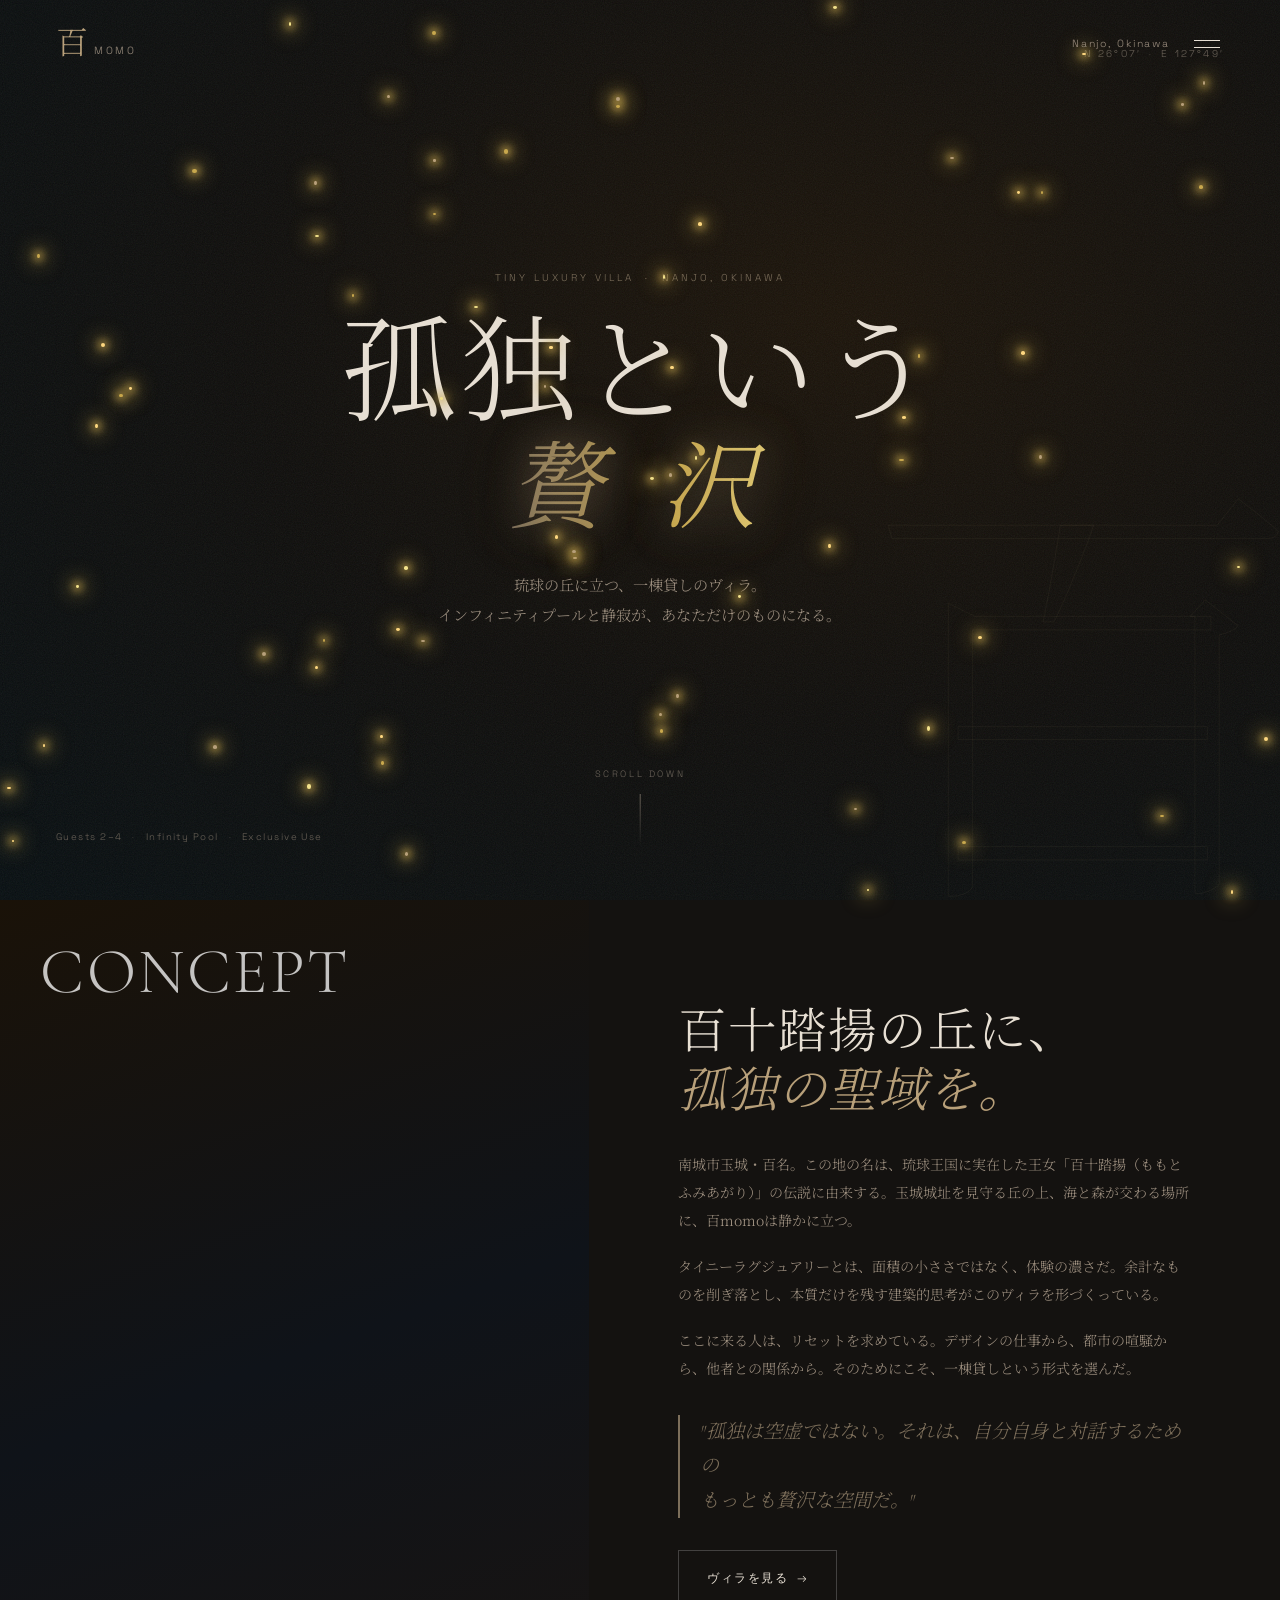
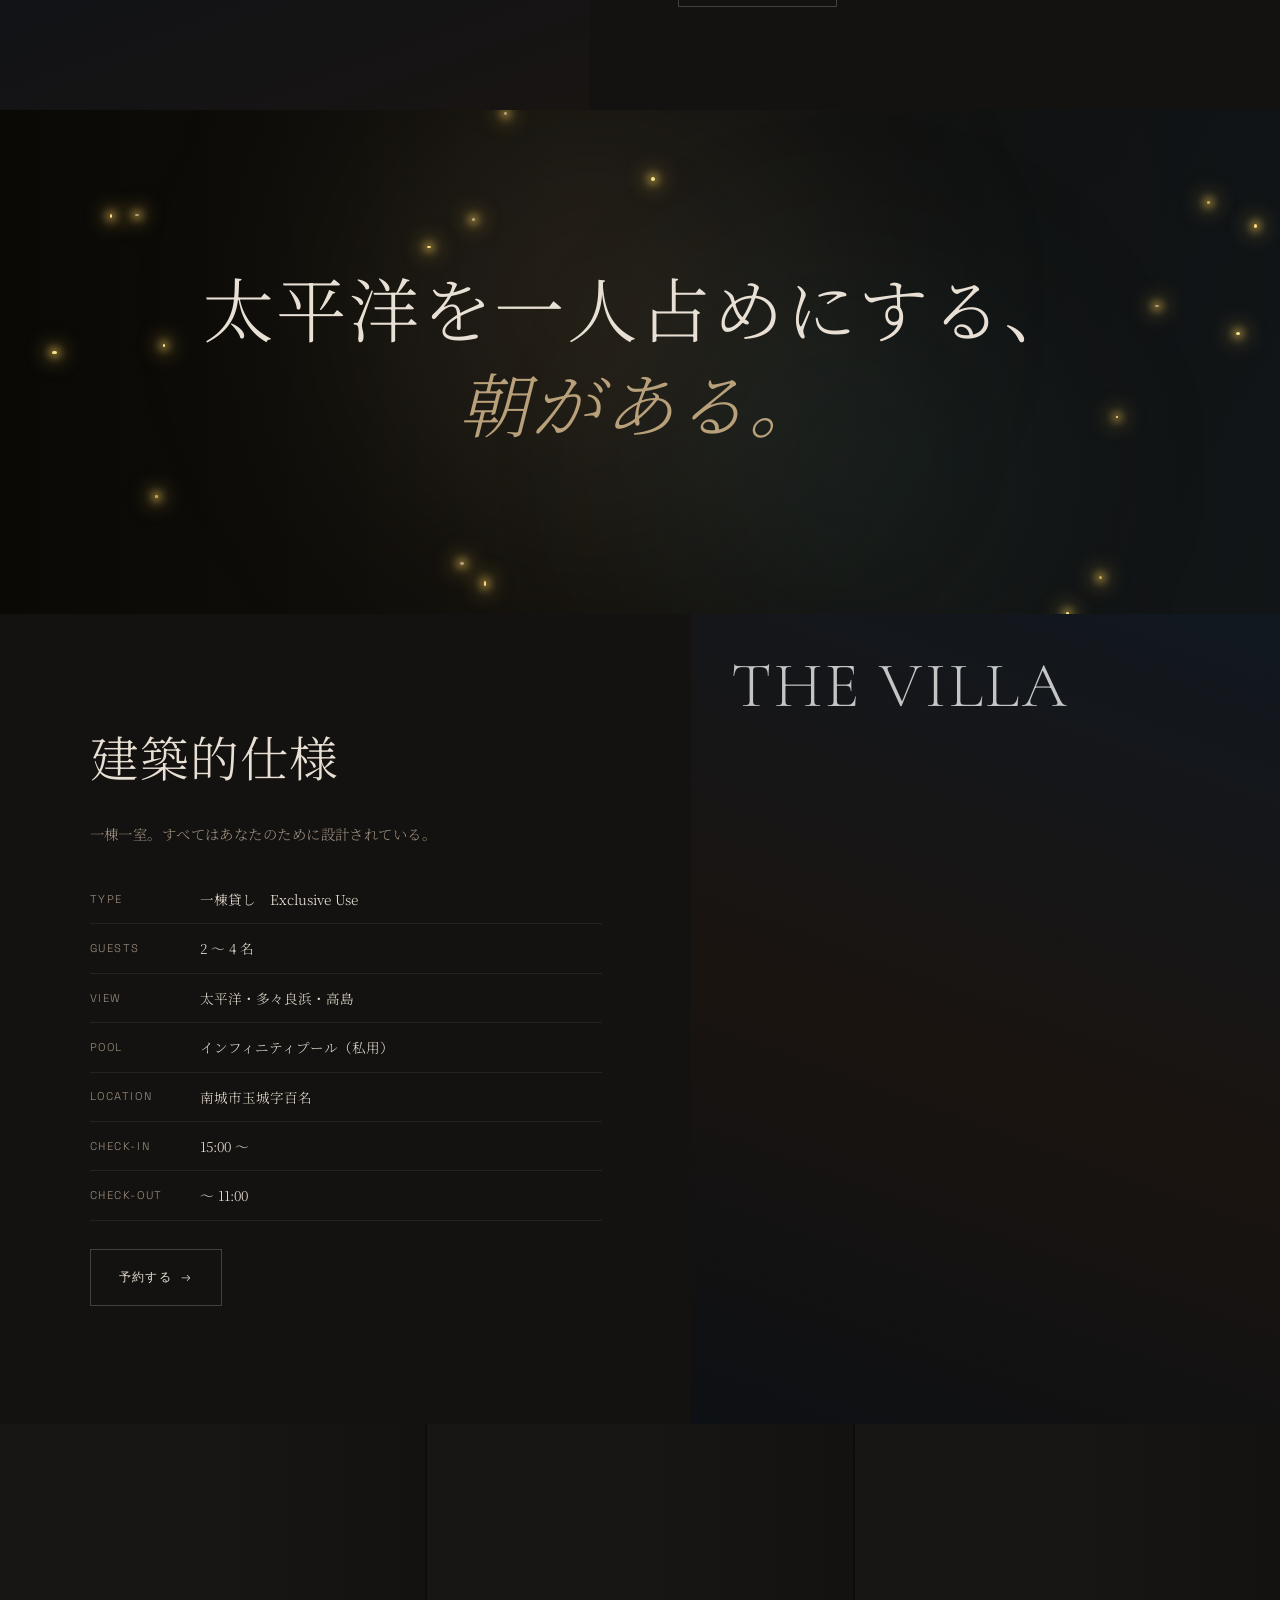
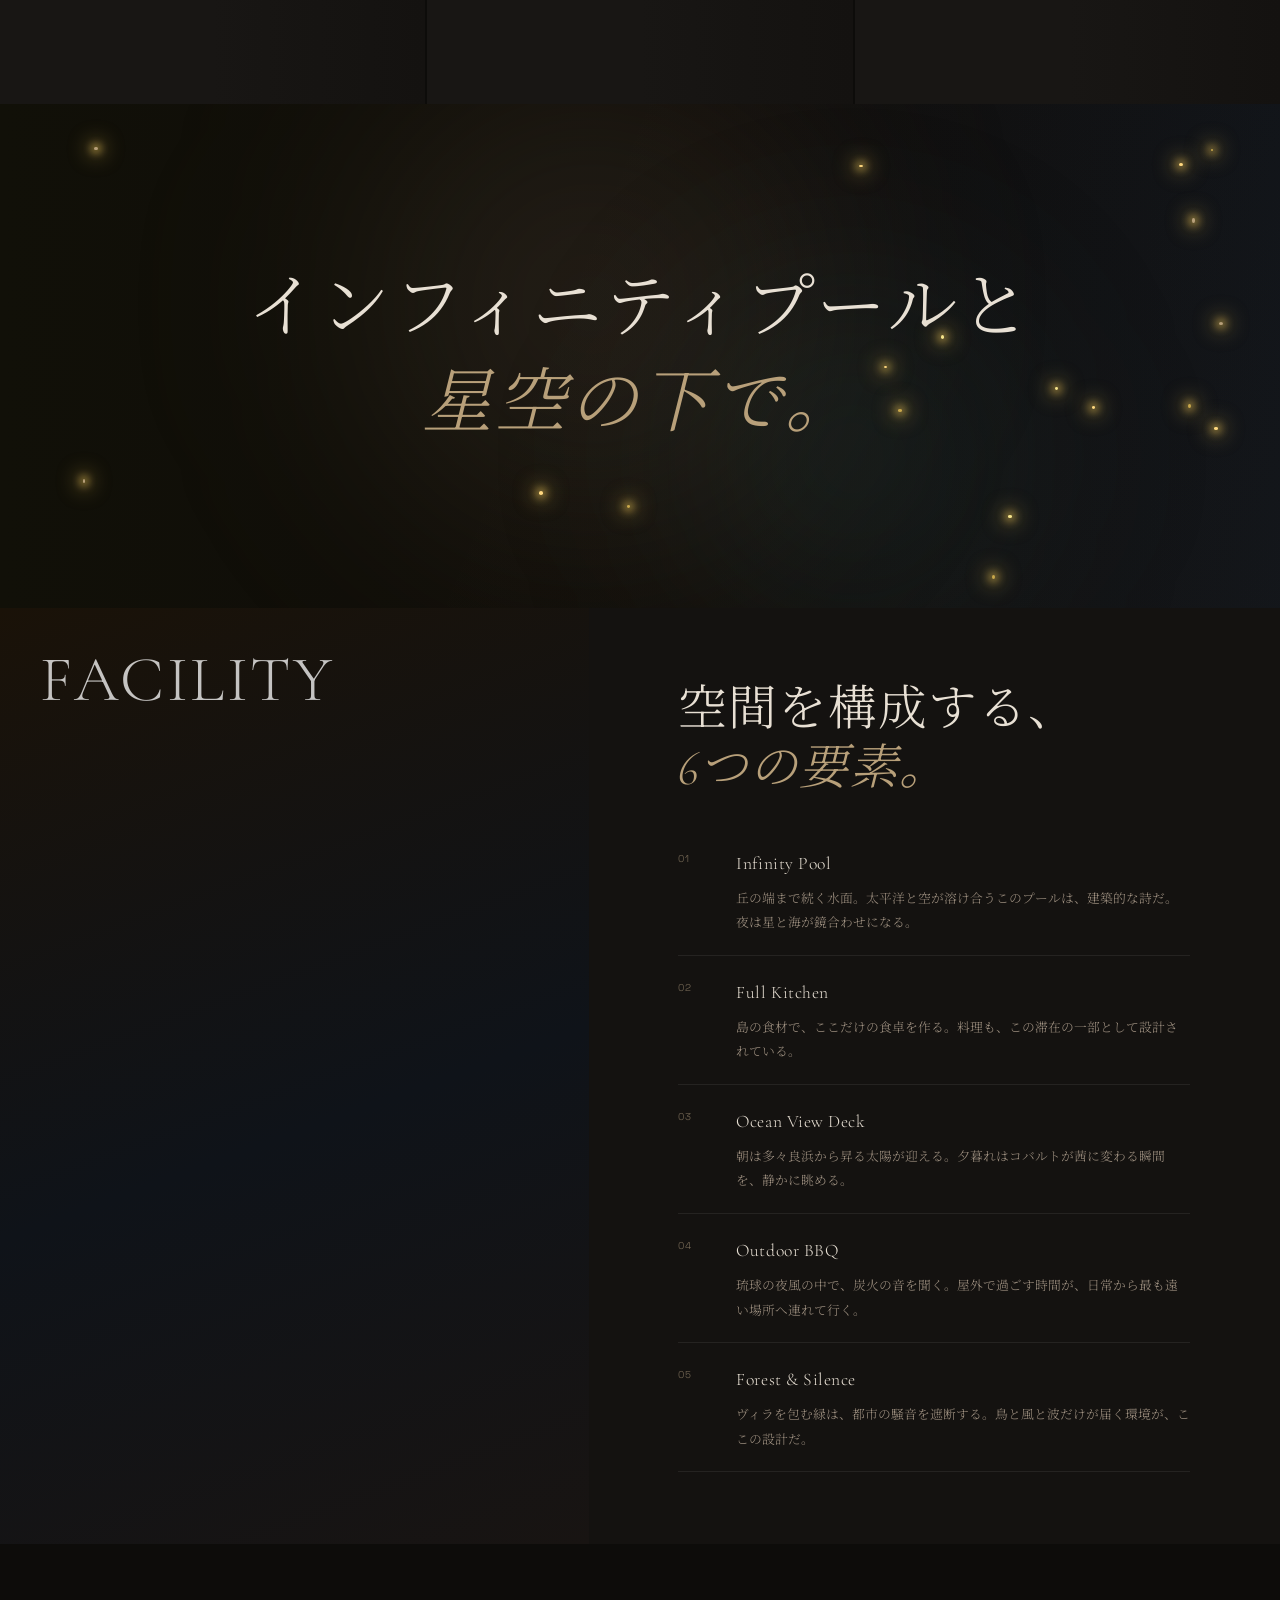
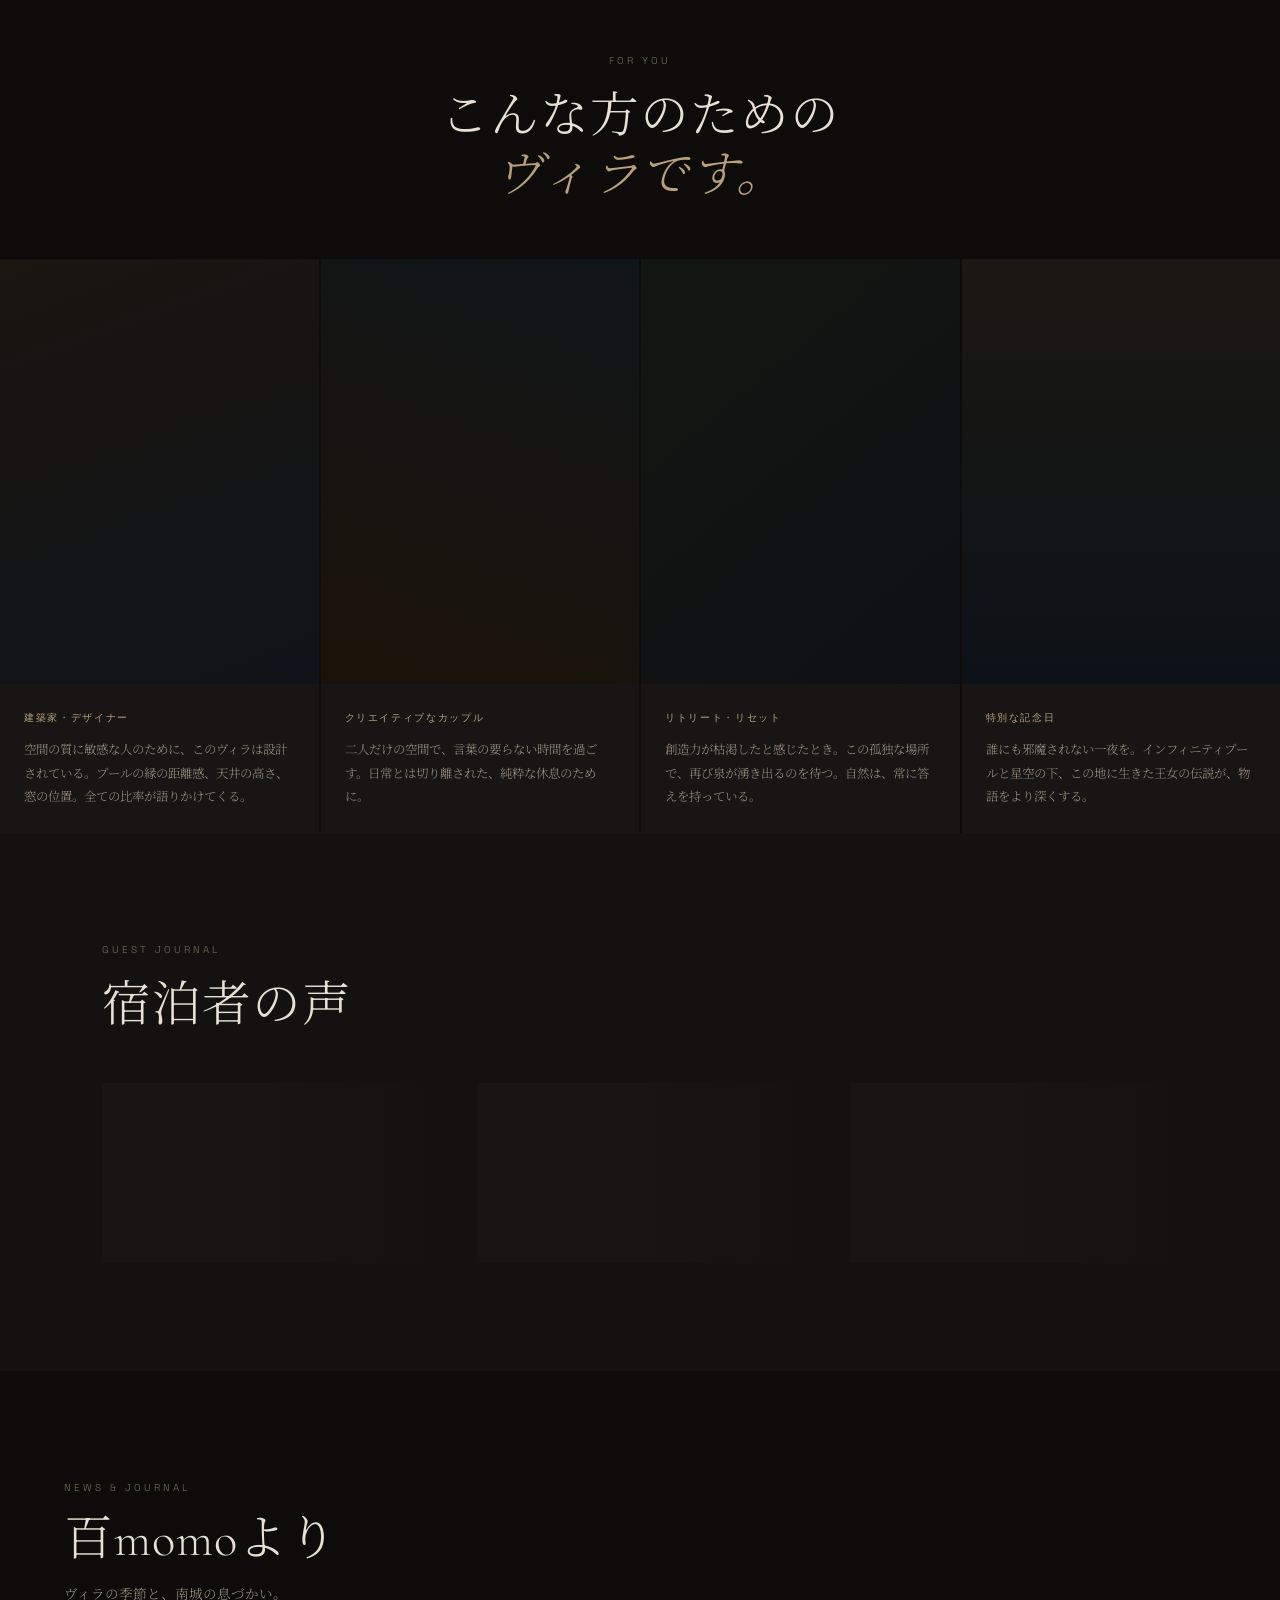
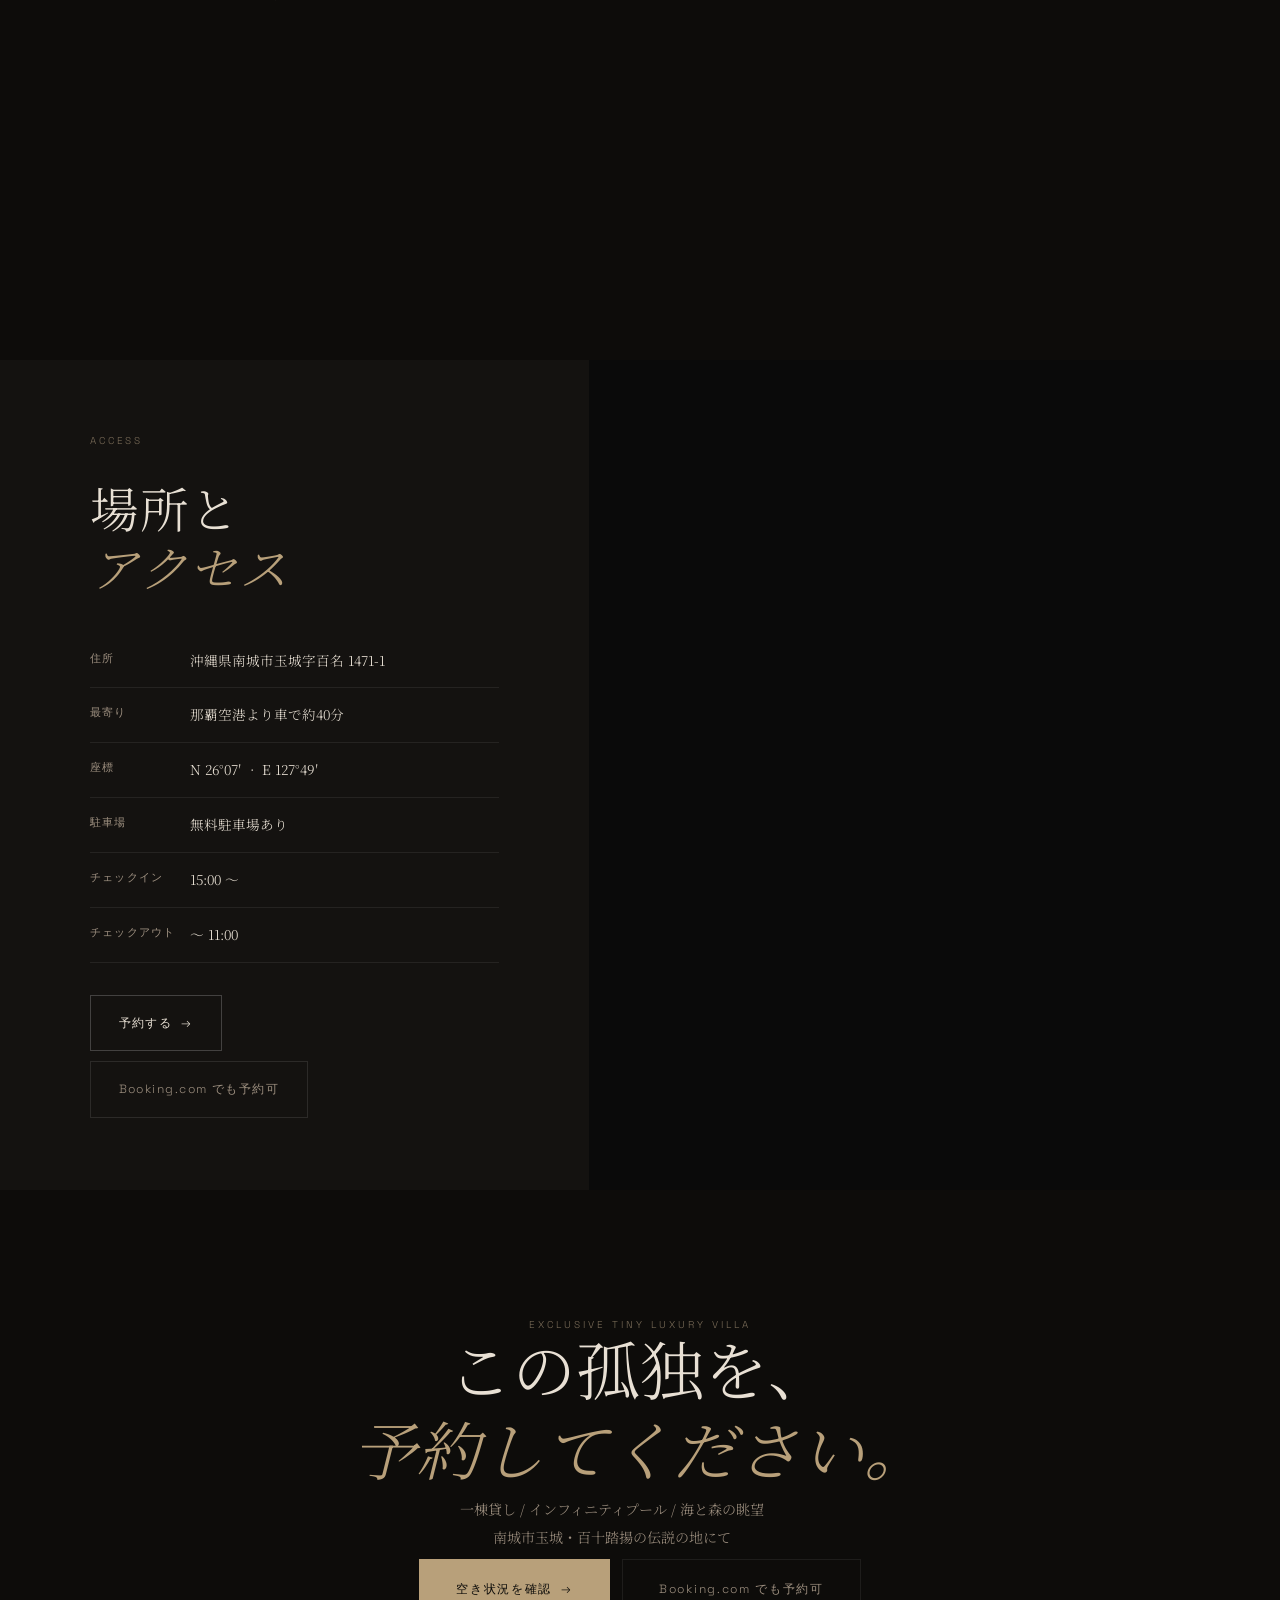
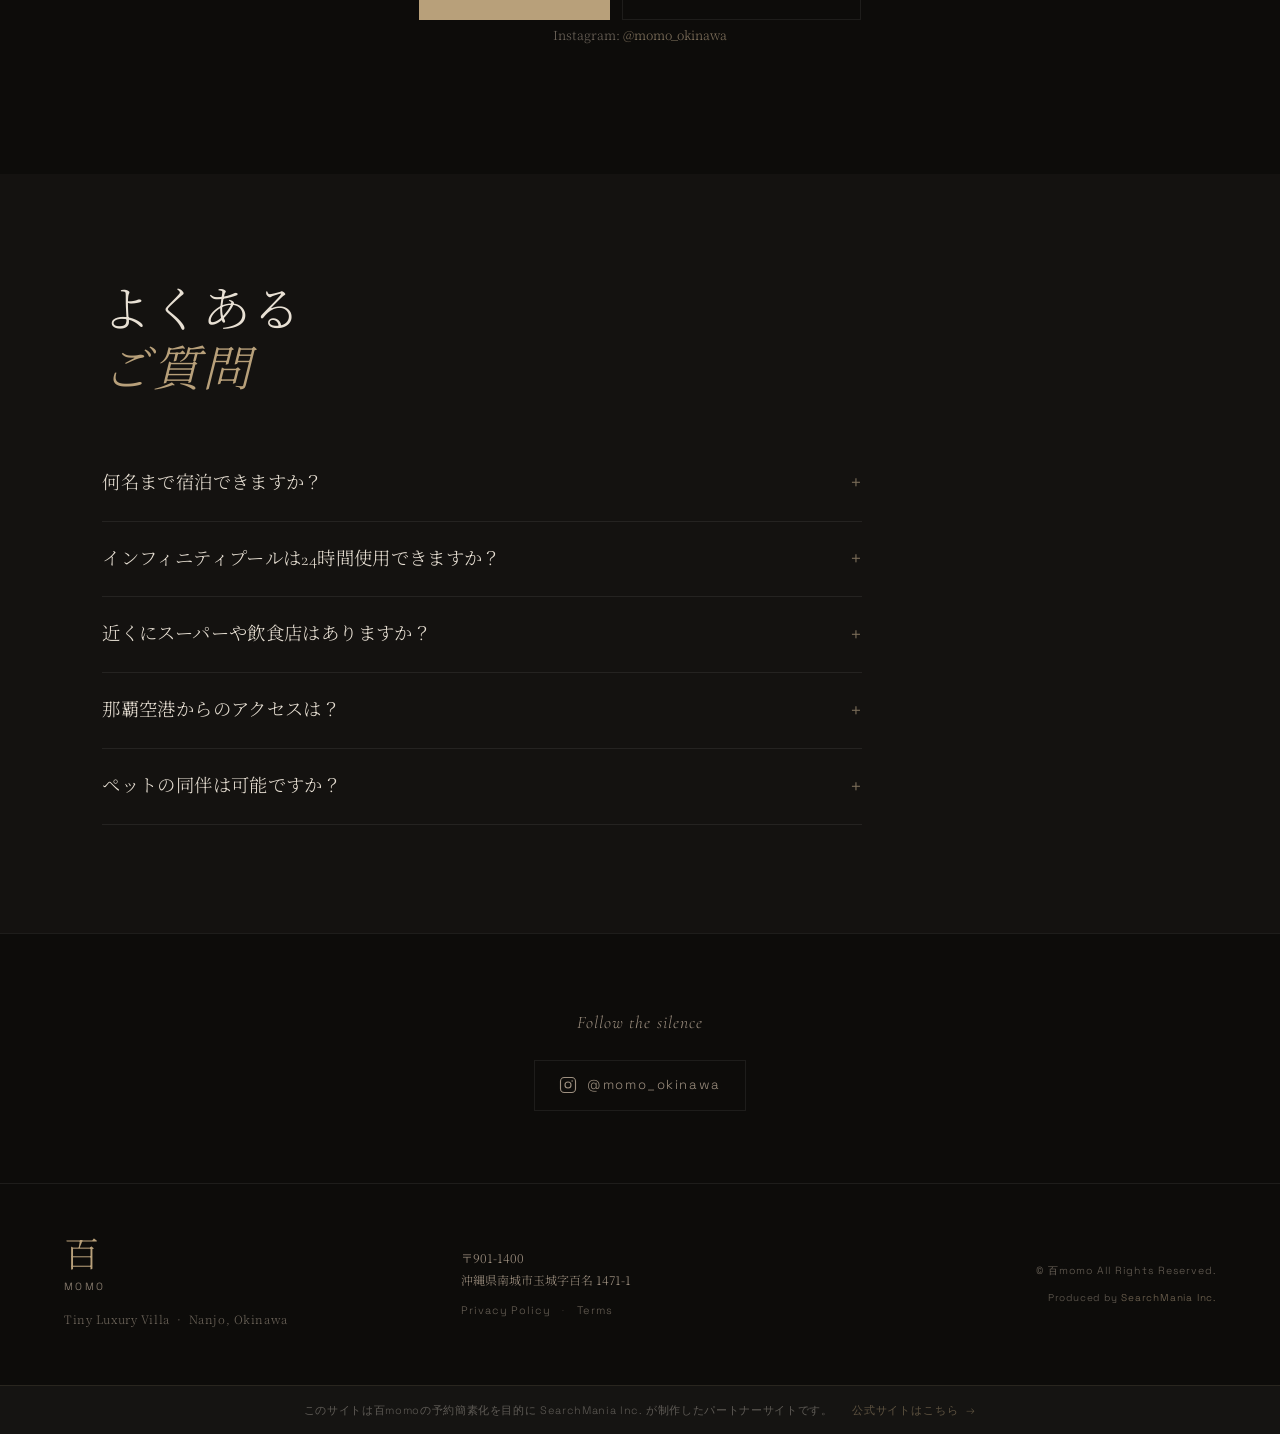
==== index.html @ 0caca130 "Remove canvas particles (looked cheap)" ====
<!DOCTYPE html>
<html lang="ja">
<head>
<meta charset="UTF-8">
<meta name="viewport" content="width=device-width,initial-scale=1,viewport-fit=cover">
<meta name="theme-color" content="#0D0C0A">
<title>百momo | Tiny Luxury Villa | 沖縄県南城市</title>
<meta name="description" content="琉球の丘に建つ、一棟貸しのタイニーラグジュアリーヴィラ。インフィニティプール、海と森の眺望。孤独という贅沢を、南城市玉城から。">
<meta http-equiv="content-language" content="ja">
<link rel="canonical" href="https://momo.search-mania.net/">

<!-- OGP -->
<meta property="og:type" content="website">
<meta property="og:title" content="百momo | Tiny Luxury Villa | 沖縄県南城市">
<meta property="og:description" content="琉球の丘に建つ、一棟貸しのタイニーラグジュアリーヴィラ。インフィニティプール、海と森の眺望。">
<meta property="og:image" content="https://momo.search-mania.net/ogp.png">
<meta property="og:image:width" content="1200">
<meta property="og:image:height" content="630">
<meta property="og:url" content="https://momo.search-mania.net/">
<meta property="og:site_name" content="百momo">
<meta property="og:locale" content="ja_JP">
<meta name="twitter:card" content="summary_large_image">
<meta name="twitter:title" content="百momo | Tiny Luxury Villa | 沖縄県南城市">
<meta name="twitter:description" content="琉球の丘に建つ、一棟貸しのタイニーラグジュアリーヴィラ。インフィニティプール、海と森の眺望。">
<meta name="twitter:image" content="https://momo.search-mania.net/ogp.png">

<!-- Favicon -->
<link rel="icon" type="image/svg+xml" href="./favicon.svg">

<!-- Fonts -->
<link rel="preconnect" href="https://fonts.googleapis.com">
<link rel="preconnect" href="https://fonts.gstatic.com" crossorigin>
<link href="https://fonts.googleapis.com/css2?family=Cormorant+Garamond:ital,wght@0,300;0,400;1,300;1,400&family=Space+Grotesk:wght@300;400;500&family=Noto+Serif+JP:wght@200;300;400&display=swap" rel="stylesheet">

<!-- CSS -->
<link rel="stylesheet" href="./shared.css">

<!-- JSON-LD -->
<script type="application/ld+json">
{
  "@context": "https://schema.org",
  "@type": "LodgingBusiness",
  "name": "百momo",
  "inLanguage": "ja",
  "description": "琉球の丘に建つ、一棟貸しのタイニーラグジュアリーヴィラ。インフィニティプール、海と森の眺望。",
  "address": {
    "@type": "PostalAddress",
    "streetAddress": "玉城字百名1471-1",
    "addressLocality": "南城市",
    "addressRegion": "沖縄県",
    "postalCode": "901-1400",
    "addressCountry": "JP"
  },
  "url": "https://momo.search-mania.net/",
  "sameAs": ["https://www.instagram.com/momo_okinawa/"],
  "amenityFeature": [
    {"@type": "LocationFeatureSpecification", "name": "インフィニティプール", "value": true},
    {"@type": "LocationFeatureSpecification", "name": "一棟貸し", "value": true},
    {"@type": "LocationFeatureSpecification", "name": "海眺望", "value": true}
  ]
}
</script>
</head>
<body>

<!-- ================================================================
     LUXURY LAYER — cursor glow (fixed, behind all)
     ================================================================ -->
<div id="cursor-glow" aria-hidden="true"></div>

<!-- ================================================================
     FLOATING CTA DOCK (fixed, bottom-right)
     ================================================================ -->
<div class="cta-dock" id="ctaDock">
  <a href="https://momo.booking.chillnn.com/ja/" class="dock-btn dock-btn--primary" target="_blank" rel="noopener">予約する &nbsp;→</a>
  <a href="https://www.booking.com/hotel/jp/momo-chong-nawa-xian-nan-cheng-shi.ja.html" class="dock-btn" target="_blank" rel="noopener">Booking.com</a>
</div>

<!-- ================================================================
     NAV (minimal, fixed)
     ================================================================ -->
<nav class="site-nav" id="nav">
  <a href="/" class="nav-brand">
    <span class="brand-kanji">百</span>
    <span class="brand-en">momo</span>
  </a>
  <div class="nav-end">
    <span class="nav-loc">Nanjo, Okinawa</span>
    <button class="nav-ham" id="navToggle" aria-label="メニューを開く">
      <span></span>
      <span></span>
    </button>
  </div>
  <!-- Drawer backdrop -->
  <div class="drawer-bg" id="drawerBg"></div>
  <!-- Drawer -->
  <div class="nav-drawer" id="navDrawer">
    <button class="drawer-close" id="drawerClose" aria-label="閉じる">✕</button>
    <a href="#concept" class="drawer-link">Concept</a>
    <a href="#villa" class="drawer-link">The Villa</a>
    <a href="#facilities" class="drawer-link">Facilities</a>
    <a href="#foryou" class="drawer-link">For You</a>
    <a href="#access" class="drawer-link">Access</a>
    <a href="#faq" class="drawer-link">FAQ</a>
    <a href="https://momo.booking.chillnn.com/ja/" class="drawer-book" target="_blank" rel="noopener">予約する &nbsp;→</a>
  </div>
</nav>

<!-- ================================================================
     HERO (100vh, dark cinematic)
     ================================================================ -->
<section class="hero" id="hero">
  <div class="hero-aurora"></div>
  <div class="hero-bg" id="heroBg"></div>
  <div class="hero-grain"></div>
  <div class="hero-glyph" aria-hidden="true">百</div>

  <div class="hero-coords" aria-label="位置情報">
    <span>N 26°07′</span>
    <span class="coord-dot">·</span>
    <span>E 127°49′</span>
  </div>

  <div class="hero-body">
    <p class="hero-eyebrow">Tiny Luxury Villa &nbsp;·&nbsp; Nanjo, Okinawa</p>
    <h1 class="hero-h1">
      <span class="h1-row" id="heroTitle">孤独という</span>
      <em class="h1-row h1-italic gold-shine">贅 沢</em>
    </h1>
    <p class="hero-sub" id="heroSub">琉球の丘に立つ、一棟貸しのヴィラ。<br>インフィニティプールと静寂が、あなただけのものになる。</p>
  </div>

  <div class="hero-scroll" aria-hidden="true">
    <span class="scroll-label">SCROLL DOWN</span>
    <span class="scroll-bar"></span>
  </div>

  <div class="hero-strip" aria-label="基本仕様">
    <span>Guests 2–4</span>
    <span class="strip-dot">·</span>
    <span>Infinity Pool</span>
    <span class="strip-dot">·</span>
    <span>Exclusive Use</span>
  </div>
</section>

<!-- ================================================================
     CONCEPT  (photo-left · text-right)
     ================================================================ -->
<section class="ed-sec" id="concept">
  <div class="ed-photo ed-photo--left">
    <div class="ed-photo-inner cms-photo" id="aboutPhoto1">
      <span class="photo-label">CONCEPT</span>
    </div>
  </div>
  <div class="ed-text reveal">
    <h2 class="ed-h2" id="aboutTitle">百十踏揚の丘に、<br><em>孤独の聖域を。</em></h2>
    <div class="ed-body" id="aboutBody">
      <p>南城市玉城・百名。この地の名は、琉球王国に実在した王女「百十踏揚（ももとふみあがり）」の伝説に由来する。玉城城址を見守る丘の上、海と森が交わる場所に、百momoは静かに立つ。</p>
      <p>タイニーラグジュアリーとは、面積の小ささではなく、体験の濃さだ。余計なものを削ぎ落とし、本質だけを残す建築的思考がこのヴィラを形づくっている。</p>
      <p>ここに来る人は、リセットを求めている。デザインの仕事から、都市の喧騒から、他者との関係から。そのためにこそ、一棟貸しという形式を選んだ。</p>
    </div>
    <blockquote class="ed-quote" id="aboutQuote">"孤独は空虚ではない。それは、自分自身と対話するための<br>もっとも贅沢な空間だ。"</blockquote>
    <a href="#villa" class="ed-link">ヴィラを見る &nbsp;→</a>
  </div>
</section>

<!-- ================================================================
     CINEMATIC BREAK 1
     ================================================================ -->
<section class="cin-sec cin-sec--1" aria-hidden="true">
  <div class="lux-glow"></div>
  <div class="lux-sweep"></div>
  <div class="cin-overlay"></div>
  <p class="cin-txt">太平洋を一人占めにする、<br><em>朝がある。</em></p>
</section>

<!-- ================================================================
     VILLA  (text-left · photo-right)
     ================================================================ -->
<section class="ed-sec ed-sec--rev" id="villa">
  <div class="ed-text reveal">
    <h2 class="ed-h2">建築的仕様</h2>
    <p class="ed-sub">一棟一室。すべてはあなたのために設計されている。</p>
    <table class="spec-tbl">
      <tbody>
        <tr><td class="sk">Type</td><td class="sv">一棟貸し　Exclusive Use</td></tr>
        <tr><td class="sk">Guests</td><td class="sv">2 〜 4 名</td></tr>
        <tr><td class="sk">View</td><td class="sv">太平洋・多々良浜・高島</td></tr>
        <tr><td class="sk">Pool</td><td class="sv">インフィニティプール（私用）</td></tr>
        <tr><td class="sk">Location</td><td class="sv">南城市玉城字百名</td></tr>
        <tr><td class="sk">Check-in</td><td class="sv">15:00 〜</td></tr>
        <tr><td class="sk">Check-out</td><td class="sv">〜 11:00</td></tr>
      </tbody>
    </table>
    <a href="https://momo.booking.chillnn.com/ja/" class="ed-link" target="_blank" rel="noopener" id="heroCta">予約する &nbsp;→</a>
  </div>
  <div class="ed-photo ed-photo--right">
    <div class="ed-photo-inner cms-photo" id="villaPhoto1">
      <span class="photo-label">THE VILLA</span>
    </div>
  </div>
</section>

<!-- Villa Plans (CMS) -->
<div class="villa-plans cms-loading" id="menuGrid">
  <div class="plan-skel"></div>
  <div class="plan-skel"></div>
  <div class="plan-skel"></div>
</div>

<!-- ================================================================
     CINEMATIC BREAK 2
     ================================================================ -->
<section class="cin-sec cin-sec--2" aria-hidden="true">
  <div class="lux-glow"></div>
  <div class="lux-sweep"></div>
  <div class="cin-overlay"></div>
  <p class="cin-txt">インフィニティプールと<br><em>星空の下で。</em></p>
</section>

<!-- ================================================================
     FACILITIES  (photo-left · list-right)
     ================================================================ -->
<section class="ed-sec" id="facilities">
  <div class="ed-photo ed-photo--left">
    <div class="ed-photo-inner cms-photo" id="facilityPhoto1">
      <span class="photo-label">FACILITY</span>
    </div>
  </div>
  <div class="ed-text reveal">
    <h2 class="ed-h2">空間を構成する、<br><em>6つの要素。</em></h2>
    <div class="fac-list" id="featuresGrid">
      <div class="fac-item reveal">
        <span class="fac-n">01</span>
        <div class="fac-body">
          <h3 class="fac-title">Infinity Pool</h3>
          <p class="fac-desc">丘の端まで続く水面。太平洋と空が溶け合うこのプールは、建築的な詩だ。夜は星と海が鏡合わせになる。</p>
        </div>
      </div>
      <div class="fac-item reveal">
        <span class="fac-n">02</span>
        <div class="fac-body">
          <h3 class="fac-title">Full Kitchen</h3>
          <p class="fac-desc">島の食材で、ここだけの食卓を作る。料理も、この滞在の一部として設計されている。</p>
        </div>
      </div>
      <div class="fac-item reveal">
        <span class="fac-n">03</span>
        <div class="fac-body">
          <h3 class="fac-title">Ocean View Deck</h3>
          <p class="fac-desc">朝は多々良浜から昇る太陽が迎える。夕暮れはコバルトが茜に変わる瞬間を、静かに眺める。</p>
        </div>
      </div>
      <div class="fac-item reveal">
        <span class="fac-n">04</span>
        <div class="fac-body">
          <h3 class="fac-title">Outdoor BBQ</h3>
          <p class="fac-desc">琉球の夜風の中で、炭火の音を聞く。屋外で過ごす時間が、日常から最も遠い場所へ連れて行く。</p>
        </div>
      </div>
      <div class="fac-item reveal">
        <span class="fac-n">05</span>
        <div class="fac-body">
          <h3 class="fac-title">Forest &amp; Silence</h3>
          <p class="fac-desc">ヴィラを包む緑は、都市の騒音を遮断する。鳥と風と波だけが届く環境が、ここの設計だ。</p>
        </div>
      </div>
    </div>
  </div>
</section>

<!-- ================================================================
     FOR YOU  (4-col portrait grid)
     ================================================================ -->
<section class="fy-sec" id="foryou">
  <div class="fy-head reveal">
    <p class="fy-eyebrow">For You</p>
    <h2 class="ed-h2">こんな方のための<br><em>ヴィラです。</em></h2>
  </div>
  <div class="fy-grid" id="forYouGrid">
    <article class="foryou-card reveal">
      <div class="foryou-photo"><div class="ph-placeholder"></div></div>
      <div class="foryou-body">
        <p class="foryou-label">建築家・デザイナー</p>
        <p class="foryou-desc">空間の質に敏感な人のために、このヴィラは設計されている。プールの縁の距離感、天井の高さ、窓の位置。全ての比率が語りかけてくる。</p>
      </div>
    </article>
    <article class="foryou-card reveal">
      <div class="foryou-photo"><div class="ph-placeholder"></div></div>
      <div class="foryou-body">
        <p class="foryou-label">クリエイティブなカップル</p>
        <p class="foryou-desc">二人だけの空間で、言葉の要らない時間を過ごす。日常とは切り離された、純粋な休息のために。</p>
      </div>
    </article>
    <article class="foryou-card reveal">
      <div class="foryou-photo"><div class="ph-placeholder"></div></div>
      <div class="foryou-body">
        <p class="foryou-label">リトリート・リセット</p>
        <p class="foryou-desc">創造力が枯渇したと感じたとき。この孤独な場所で、再び泉が湧き出るのを待つ。自然は、常に答えを持っている。</p>
      </div>
    </article>
    <article class="foryou-card reveal">
      <div class="foryou-photo"><div class="ph-placeholder"></div></div>
      <div class="foryou-body">
        <p class="foryou-label">特別な記念日</p>
        <p class="foryou-desc">誰にも邪魔されない一夜を。インフィニティプールと星空の下、この地に生きた王女の伝説が、物語をより深くする。</p>
      </div>
    </article>
  </div>
</section>

<!-- ================================================================
     REVIEWS
     ================================================================ -->
<section class="rv-sec" id="reviews">
  <div class="rv-inner">
    <p class="rv-eyebrow">Guest Journal</p>
    <h2 class="ed-h2 reveal">宿泊者の声</h2>
    <div class="rv-grid" id="reviewsGrid">
      <div class="review-skel"></div>
      <div class="review-skel"></div>
      <div class="review-skel"></div>
    </div>
  </div>
</section>

<!-- ================================================================
     BLOG / JOURNAL
     ================================================================ -->
<section class="bl-sec" id="blog">
  <div class="bl-head reveal">
    <p class="bl-eyebrow">News &amp; Journal</p>
    <h2 class="ed-h2">百momoより</h2>
    <p class="bl-sub">ヴィラの季節と、南城の息づかい。</p>
  </div>
  <div class="wall cms-loading" id="blogWall">
    <!-- CMS が動的に書き換える -->
  </div>
</section>

<!-- ================================================================
     ACCESS
     ================================================================ -->
<section class="ac-sec" id="access">
  <div class="ac-info reveal">
    <p class="ac-eyebrow">Access</p>
    <h2 class="ed-h2">場所と<br><em>アクセス</em></h2>
    <dl class="ac-list">
      <dt>住所</dt>
      <dd id="accessAddress">沖縄県南城市玉城字百名 1471-1</dd>
      <dt>最寄り</dt>
      <dd id="accessStation">那覇空港より車で約40分</dd>
      <dt>座標</dt>
      <dd>N 26°07′ &nbsp;·&nbsp; E 127°49′</dd>
      <dt>駐車場</dt>
      <dd id="accessParking">無料駐車場あり</dd>
      <dt>チェックイン</dt>
      <dd>15:00 〜</dd>
      <dt>チェックアウト</dt>
      <dd>〜 11:00</dd>
    </dl>
    <div class="ac-btns">
      <a href="https://momo.booking.chillnn.com/ja/" class="ed-link" target="_blank" rel="noopener">予約する &nbsp;→</a>
      <a href="https://www.booking.com/hotel/jp/momo-chong-nawa-xian-nan-cheng-shi.ja.html" class="ed-link ed-link--ghost" target="_blank" rel="noopener">Booking.com でも予約可</a>
    </div>
  </div>
  <div class="ac-map" id="mapEmbed">
    <iframe
      src="https://www.google.com/maps/embed?pb=!1m18!1m12!1m3!1d3581.4911971577844!2d127.77077349999999!3d26.148127799999997!2m3!1f0!2f0!3f0!3m2!1i1024!2i768!4f13.1!3m3!1m2!1s0x34e56fccbec150f5%3A0x1c22d67987df7d76!2z55m-bW9tbw!5e0!3m2!1sja!2sjp!4v1780759257555!5m2!1sja!2sjp"
      width="100%" height="100%" style="border:0;" allowfullscreen="" loading="lazy" referrerpolicy="no-referrer-when-downgrade" title="百momo地図">
    </iframe>
  </div>
</section>

<!-- ================================================================
     CTA / BOOKING
     ================================================================ -->
<section class="bk-sec" id="booking">
  <div class="bk-inner">
    <p class="bk-eyebrow" id="ctaEyebrow">Exclusive Tiny Luxury Villa</p>
    <h2 class="bk-h2" id="ctaHeading1">この孤独を、<br><em>予約してください。</em></h2>
    <p class="bk-sub" id="ctaSub">一棟貸し / インフィニティプール / 海と森の眺望<br>南城市玉城・百十踏揚の伝説の地にて</p>
    <div class="bk-actions">
      <a href="https://momo.booking.chillnn.com/ja/" class="bk-btn bk-btn--primary" target="_blank" rel="noopener" id="ctaBtn1">空き状況を確認 &nbsp;→</a>
      <a href="https://www.booking.com/hotel/jp/momo-chong-nawa-xian-nan-cheng-shi.ja.html" class="bk-btn bk-btn--ghost" target="_blank" rel="noopener" id="ctaBtn2">Booking.com でも予約可</a>
    </div>
    <p class="bk-note cta-note">Instagram:
      <a href="https://www.instagram.com/momo_okinawa/" target="_blank" rel="noopener">@momo_okinawa</a>
    </p>
  </div>
</section>

<!-- ================================================================
     FAQ
     ================================================================ -->
<section class="fq-sec" id="faq">
  <h2 class="ed-h2 fq-title reveal">よくある<br><em>ご質問</em></h2>
  <div class="fq-list" id="faqList">
    <details class="faq-item">
      <summary class="faq-q">何名まで宿泊できますか？</summary>
      <p class="faq-a">最大4名様まで宿泊可能です。1棟すべてをお客様専用でお使いいただけます。</p>
    </details>
    <details class="faq-item">
      <summary class="faq-q">インフィニティプールは24時間使用できますか？</summary>
      <p class="faq-a">宿泊中はご自由にご利用いただけます。夜のプールは星空と海が溶け合う特別な体験です。</p>
    </details>
    <details class="faq-item">
      <summary class="faq-q">近くにスーパーや飲食店はありますか？</summary>
      <p class="faq-a">車で15〜20分圏内にスーパー・飲食店があります。南城市は沖縄の自然と歴史に溢れたエリアです。地元食材でのキッチン利用もおすすめです。</p>
    </details>
    <details class="faq-item">
      <summary class="faq-q">那覇空港からのアクセスは？</summary>
      <p class="faq-a">那覇空港からレンタカーで約40分。南城市玉城エリアは沖縄本島の南東部に位置し、世界遺産の斎場御嶽も近くにあります。</p>
    </details>
    <details class="faq-item">
      <summary class="faq-q">ペットの同伴は可能ですか？</summary>
      <p class="faq-a">誠に恐れ入りますが、ペットの同伴はご遠慮いただいております。詳細はご予約前にご確認ください。</p>
    </details>
  </div>
</section>

<!-- ================================================================
     SNS
     ================================================================ -->
<section class="sn-sec" id="sns">
  <p class="sn-lead">Follow the silence</p>
  <a href="https://www.instagram.com/momo_okinawa/" class="sn-ig" target="_blank" rel="noopener" id="snsInstagram">
    <svg width="18" height="18" viewBox="0 0 24 24" fill="none" stroke="currentColor" stroke-width="1.5" stroke-linecap="round" stroke-linejoin="round" aria-hidden="true"><rect x="2" y="2" width="20" height="20" rx="5" ry="5"/><circle cx="12" cy="12" r="4"/><circle cx="17.5" cy="6.5" r="1" fill="currentColor" stroke="none"/></svg>
    <span>@momo_okinawa</span>
  </a>
</section>

<!-- ================================================================
     FOOTER
     ================================================================ -->
<footer class="ft">
  <div class="ft-brand">
    <span class="ft-kanji">百</span>
    <span class="ft-en">momo</span>
    <p class="ft-tag">Tiny Luxury Villa &nbsp;·&nbsp; Nanjo, Okinawa</p>
  </div>
  <div class="ft-info">
    <p class="ft-addr">〒901-1400<br>沖縄県南城市玉城字百名 1471-1</p>
    <p class="ft-links">
      <a href="./privacy-policy.html">Privacy Policy</a>
      <span class="ft-sep">·</span>
      <a href="./terms.html">Terms</a>
    </p>
  </div>
  <div class="ft-right">
    <p class="ft-copy" id="footerCopy">© 百momo All Rights Reserved.</p>
    <p class="ft-credit">Produced by <a href="https://search-mania.net/" target="_blank" rel="noopener noreferrer">SearchMania Inc.</a></p>
  </div>
</footer>
<div class="partner-notice">
  <p>このサイトは百momoの予約簡素化を目的に SearchMania Inc. が制作したパートナーサイトです。</p>
  <a href="https://momokinawa.com/" target="_blank" rel="noopener noreferrer">公式サイトはこちら &nbsp;→</a>
</div>

<!-- ================================================================
     SCRIPT
     ================================================================ -->
<script>
/* ================================================================
   GAS CMS 設定
   ================================================================ */
const GAS_URL = 'https://script.google.com/macros/s/AKfycbyLXm1UNkxfWBdZw8d1HGDV6KmVkWGTDfVUkegt_sNzdTd-VPRetCaIGSAGzA-4lGuw/exec';

/* ================================================================
   ユーティリティ
   ================================================================ */
function esc(s) {
  return String(s || '')
    .replace(/&/g, '&amp;').replace(/</g, '&lt;')
    .replace(/>/g, '&gt;').replace(/"/g, '&quot;');
}

function fmtDate(s) {
  if (!s) return '';
  const m = String(s).match(/^(\d{4})-(\d{2})-(\d{2})/);
  return m ? `${m[1]}.${m[2]}.${m[3]}` : String(s);
}

function driveImg(url) {
  if (!url) return '';
  const s = String(url).trim();
  const m1 = s.match(/\/d\/([a-zA-Z0-9_-]+)/);
  if (m1) return `https://drive.google.com/thumbnail?id=${m1[1]}&sz=w1200`;
  const m2 = s.match(/lh3\.googleusercontent\.com\/d\/([a-zA-Z0-9_-]+)/);
  if (m2) return `https://lh3.googleusercontent.com/d/${m2[1]}=w1200`;
  if (s.indexOf('drive.google.com/thumbnail') !== -1) {
    return s.replace(/[?&]sz=[^&]*/, '?sz=w1200');
  }
  return s;
}

function stars(n) {
  const full = Math.max(0, Math.min(5, n || 5));
  return '★'.repeat(full) + '☆'.repeat(5 - full);
}

/* ================================================================
   apply 関数群
   ================================================================ */
function applySettings(s) {
  window._settings = s;
  if (s.copyright) {
    const el = document.getElementById('footerCopy');
    if (el) el.textContent = s.copyright;
  }
  if (s.bookUrl) {
    document.querySelectorAll('[href*="chillnn.com"]').forEach(el => {
      el.href = s.bookUrl;
    });
  }
}

function applyHero(h) {
  if (h.subLines && h.subLines.length > 0) {
    const el = document.getElementById('heroSub');
    if (el) el.innerHTML = h.subLines.map(l => esc(l)).join('<br>');
  }
  if (h.bgImage) {
    const bg = document.getElementById('heroBg');
    if (bg) {
      const img = driveImg(h.bgImage);
      if (img) {
        bg.style.backgroundImage = `url(${img})`;
        bg.style.backgroundSize = 'cover';
        bg.style.backgroundPosition = 'center';
      }
    }
  }
}

function applyAbout(a) {
  if (a.quote) {
    const el = document.getElementById('aboutQuote');
    if (el) el.innerHTML = `"${esc(a.quote)}"`;
  }
  if (a.paragraphs && a.paragraphs.length) {
    const el = document.getElementById('aboutBody');
    if (el) el.innerHTML = a.paragraphs.map(p => `<p>${esc(p)}</p>`).join('');
  }
  if (a.photos && a.photos.length) {
    const ph1 = document.getElementById('aboutPhoto1');
    if (ph1 && a.photos[0]) {
      const img = driveImg(a.photos[0].image);
      if (img) {
        ph1.innerHTML = `<img src="${esc(img)}" alt="${esc(a.photos[0].caption || '')}" loading="lazy" class="cms-fade" style="width:100%;height:100%;object-fit:cover;display:block;">`;
        // keep label stamp
        const lbl = document.createElement('span');
        lbl.className = 'photo-label';
        lbl.textContent = 'CONCEPT';
        ph1.appendChild(lbl);
      } else {
        ph1.classList.remove('cms-photo');
      }
    }
  }
}

function applyMenu(items) {
  if (!items || !items.length) return;
  const grid = document.getElementById('menuGrid');
  if (!grid) return;
  grid.classList.remove('cms-loading');
  grid.innerHTML = items.map(m => {
    const img = driveImg(m.image);
    return `<article class="plan-card reveal${m.bestSeller ? ' plan-featured' : ''}">
      ${img ? `<div class="plan-img"><img src="${esc(img)}" alt="${esc(m.name)}" loading="lazy"></div>` : ''}
      <div class="plan-body">
        ${m.bestSeller ? '<span class="plan-badge">Recommended</span>' : ''}
        <h3 class="plan-name">${esc(m.name)}</h3>
        ${m.price ? `<p class="plan-price">${esc(m.price)}</p>` : ''}
        ${m.desc ? `<p class="plan-desc">${esc(m.desc)}</p>` : ''}
      </div>
    </article>`;
  }).join('');
}

function applyFeatures(items) {
  if (!items || !items.length) return;
  const grid = document.getElementById('featuresGrid');
  if (!grid) return;
  grid.innerHTML = items.map(f => `
    <div class="fac-item reveal">
      <span class="fac-n">${esc(f.num)}</span>
      <div class="fac-body">
        <h3 class="fac-title">${esc(f.title)}</h3>
        <p class="fac-desc">${esc(f.desc)}</p>
      </div>
    </div>`).join('');
  observe(grid, '.fac-item');
}

function applyForYou(items) {
  if (!items || !items.length) return;
  const grid = document.getElementById('forYouGrid');
  if (!grid) return;
  grid.innerHTML = items.map(f => {
    const img = driveImg(f.image);
    return `<article class="foryou-card reveal">
      <div class="foryou-photo">
        ${img
          ? `<img src="${esc(img)}" alt="${esc(f.label)}" loading="lazy" style="width:100%;height:100%;object-fit:cover;display:block;">`
          : '<div class="ph-placeholder"></div>'}
      </div>
      <div class="foryou-body">
        <p class="foryou-label">${esc(f.label)}</p>
        <p class="foryou-desc">${esc(f.caption)}</p>
      </div>
    </article>`;
  }).join('');
  observe(grid, '.foryou-card');
}

function applyReviews(items) {
  if (!Array.isArray(items) || !items.length) return;
  const grid = document.getElementById('reviewsGrid');
  if (!grid) return;
  let html = items.map(r =>
    `<article class="review reveal">
      <div class="review-stars">${stars(r.stars)}</div>
      <p class="review-body">${esc(r.text || '')}</p>
      <div class="review-meta">
        <span class="review-name">${esc(r.name || '')}</span>
        <span class="review-date">${esc(fmtDate(r.date))}</span>
      </div>
    </article>`
  ).join('');
  if (items.length < 6) {
    const gbpUrl = (window._settings && window._settings.gbpUrl) || '#';
    html += `<a class="review review-cta reveal" href="${esc(gbpUrl)}" target="_blank" rel="noopener">
      <div class="review-cta-stars">★ ★ ★ ★ ★</div>
      <p class="review-cta-msg">他のクチコミも<br>Googleでご覧いただけます</p>
      <span class="review-cta-link">Google で見る &nbsp;→</span>
    </a>`;
  }
  grid.innerHTML = html;
  observe(grid, '.review');
}

function applyBlog(items) {
  const wall = document.querySelector('#blog .wall');
  if (wall) wall.classList.remove('cms-loading');
  if (!items || !items.length) return;
  const valid = items.filter(b => b.body || b.title);
  if (!valid.length) return;
  window._blogItems = valid;
  wall.innerHTML = valid.map((b, i) => {
    let rawTitle = (b.title || '').trim();
    if (!rawTitle && b.body) {
      rawTitle = (String(b.body).split(/[。\n]/)[0] || '').trim();
    }
    if (!rawTitle && b.date) rawTitle = `${fmtDate(b.date)} の投稿`;
    const shortTitle = rawTitle.length > 44 ? rawTitle.slice(0, 44) + '…' : rawTitle;
    const imgUrl = driveImg(b.image);
    const blogHref = (b.url && b.url.includes('/blog/'))
      ? b.url
      : (b.date ? `/blog/${b.date}/` : null);
    const tagOpen = blogHref
      ? `<a href="${blogHref}" class="e blog-card reveal">`
      : `<article class="e blog-card reveal" role="button" tabindex="0" data-idx="${i}">`;
    const tagClose = blogHref ? '</a>' : '</article>';
    return `${tagOpen}
      ${imgUrl
        ? '<div class="blog-img"><img src="' + esc(imgUrl) + '" alt="" loading="lazy" style="width:100%;height:100%;object-fit:cover;display:block;"></div>'
        : '<div class="blog-img blog-img-empty"></div>'}
      <div class="blog-body">
        ${b.date ? '<span class="blog-date">' + esc(fmtDate(b.date)) + '</span>' : ''}
        <p class="blog-cap">${esc(shortTitle)}</p>
        ${b.body ? '<span class="blog-cta">Read more &nbsp;→</span>' : ''}
      </div>
    ${tagClose}`;
  }).join('');
  if (typeof observe === 'function') observe(wall, '.e');
}

function applyAccess(a) {
  if (a.address) { const el = document.getElementById('accessAddress'); if (el) el.textContent = a.address; }
  if (a.station) { const el = document.getElementById('accessStation'); if (el) el.textContent = a.station; }
  if (a.parking) { const el = document.getElementById('accessParking'); if (el) el.textContent = a.parking; }
  if (a.mapEmbed) {
    const el = document.getElementById('mapEmbed');
    if (el) el.innerHTML = `<iframe src="${esc(a.mapEmbed)}" width="100%" height="100%" style="border:0;" allowfullscreen="" loading="lazy" title="百momo地図"></iframe>`;
  }
}

function applySNS(items) {
  const ig = items && items.find(s => s.platform === 'Instagram');
  if (ig && ig.url) {
    const el = document.getElementById('snsInstagram');
    if (el) {
      el.href = ig.url;
      const span = el.querySelector('span');
      if (span) span.textContent = ig.handle || ig.url;
    }
  }
}

function applyDelivery(items) { /* 宿泊施設向けは使用しない */ }

function applyFAQ(items) {
  if (!items || !items.length) return;
  const list = document.getElementById('faqList');
  if (!list) return;
  list.innerHTML = items.map(f =>
    `<details class="faq-item">
      <summary class="faq-q">${esc(f.q)}</summary>
      <p class="faq-a">${esc(f.a)}</p>
    </details>`
  ).join('');
}

function applyCTA(c) {
  if (c.headline1) {
    const el = document.getElementById('ctaHeading1');
    if (el) el.innerHTML = esc(c.headline1) + (c.headline2 ? `<br><em>${esc(c.headline2)}</em>` : '');
  }
  if (c.subText) {
    const el = document.getElementById('ctaSub');
    if (el) el.innerHTML = esc(c.subText).replace(/\n/g, '<br>');
  }
  if (c.btn1Text && c.btn1Url) { const el = document.getElementById('ctaBtn1'); if (el) { el.textContent = c.btn1Text; el.href = c.btn1Url; } }
  if (c.btn2Text && c.btn2Url) { const el = document.getElementById('ctaBtn2'); if (el) { el.textContent = c.btn2Text; el.href = c.btn2Url; } }
  if (c.eyebrow) { const el = document.getElementById('ctaEyebrow'); if (el) el.textContent = c.eyebrow; }
  if (c.copyright) { const el = document.getElementById('footerCopy'); if (el) el.textContent = c.copyright; }
  if (c.footerDesc) { const el = document.querySelector('.cta-note'); if (el) el.textContent = c.footerDesc; }
}

/* ================================================================
   CMS fetch
   ================================================================ */
fetch(GAS_URL)
  .then(r => r.json())
  .then(data => {
    if (data.settings) applySettings(data.settings);
    if (data.hero)     applyHero(data.hero);
    if (data.about)    applyAbout(data.about);
    if (data.menu)     applyMenu(data.menu);
    if (data.features) applyFeatures(data.features);
    if (data.forYou)   applyForYou(data.forYou);
    if (data.reviews)  applyReviews(data.reviews);
    if (data.blog)     applyBlog(data.blog);
    if (data.access)   applyAccess(data.access);
    if (data.sns)      applySNS(data.sns);
    if (data.delivery) applyDelivery(data.delivery);
    if (data.faq)      applyFAQ(data.faq);
    if (data.cta)      applyCTA(data.cta);
  })
  .catch(err => console.warn('CMS fetch error (GAS未設定):', err));

/* ================================================================
   Nav ドロワー
   ================================================================ */
(function() {
  const toggle = document.getElementById('navToggle');
  const drawer = document.getElementById('navDrawer');
  const bg     = document.getElementById('drawerBg');
  const close  = document.getElementById('drawerClose');

  function openDrawer() {
    drawer.classList.add('drawer-open');
    bg.classList.add('drawer-bg-show');
    toggle.setAttribute('aria-label', 'メニューを閉じる');
    toggle.classList.add('ham-open');
  }
  function closeDrawer() {
    drawer.classList.remove('drawer-open');
    bg.classList.remove('drawer-bg-show');
    toggle.setAttribute('aria-label', 'メニューを開く');
    toggle.classList.remove('ham-open');
  }
  if (toggle) toggle.addEventListener('click', () => drawer.classList.contains('drawer-open') ? closeDrawer() : openDrawer());
  if (close)  close.addEventListener('click', closeDrawer);
  if (bg)     bg.addEventListener('click', closeDrawer);
  drawer.querySelectorAll('a').forEach(a => a.addEventListener('click', closeDrawer));
})();

/* ================================================================
   スクロールリビール (IntersectionObserver)
   ================================================================ */
function observe(root, sel) {
  const els = (root || document).querySelectorAll(sel || '.reveal');
  if (!els.length) return;
  const io = new IntersectionObserver((entries) => {
    entries.forEach(e => {
      if (e.isIntersecting) { e.target.classList.add('in-view'); io.unobserve(e.target); }
    });
  }, { threshold: 0.08 });
  els.forEach(el => io.observe(el));
}
document.addEventListener('DOMContentLoaded', () => {
  observe(document, '.reveal');
  document.querySelectorAll('.cms-fade').forEach(img => {
    if (img.complete) img.classList.add('img-loaded');
    else img.addEventListener('load', () => img.classList.add('img-loaded'));
  });
});

/* ================================================================
   FAQ アコーディオン
   ================================================================ */
document.addEventListener('click', e => {
  const sum = e.target.closest('summary.faq-q');
  if (!sum) return;
  const det = sum.closest('details.faq-item');
  document.querySelectorAll('details.faq-item[open]').forEach(d => {
    if (d !== det) d.removeAttribute('open');
  });
});

/* ================================================================
   CTA Dock — scroll hide (hero内は非表示)
   ================================================================ */
(function() {
  const dock = document.getElementById('ctaDock');
  const hero = document.getElementById('hero');
  if (!dock || !hero) return;
  const io = new IntersectionObserver(entries => {
    dock.classList.toggle('dock-hidden', entries[0].isIntersecting);
  }, { threshold: 0.3 });
  io.observe(hero);
})();

/* ================================================================
   LUXURY ANIMATIONS — Gold Particles + Cursor Glow + Sparkles
   ================================================================ */

/* ---- Cursor glow (desktop only) ---- */
(function() {
  const glow = document.getElementById('cursor-glow');
  if (!glow || window.matchMedia('(hover:none)').matches) {
    if (glow) glow.style.display = 'none';
    return;
  }
  let tx = -300, ty = -300, cx = -300, cy = -300;
  document.addEventListener('mousemove', e => { tx = e.clientX; ty = e.clientY; });
  document.addEventListener('mouseleave', () => { glow.style.opacity = '0'; });
  document.addEventListener('mouseenter', () => { glow.style.opacity = '1'; });
  (function animCursor() {
    cx += (tx - cx) * 0.10;
    cy += (ty - cy) * 0.10;
    glow.style.transform = `translate(${cx}px,${cy}px) translate(-50%,-50%)`;
    requestAnimationFrame(animCursor);
  })();
})();

/* ---- Sparkle burst on section reveal ---- */
(function() {
  const GOLD = ['#f5e48c','#C9A84C','#B8A07A','#FFD980'];
  function spawnSparkles(section, count) {
    const rect = section.getBoundingClientRect();
    for (let i = 0; i < count; i++) {
      const s = document.createElement('span');
      s.className = 'sparkle-dot';
      s.style.cssText = [
        'left:'    + (Math.random() * 100) + '%',
        'top:'     + (Math.random() * 100) + '%',
        '--sp-dur:'   + (1.8 + Math.random() * 2.4) + 's',
        '--sp-delay:' + (Math.random() * 1.5) + 's',
        'background:' + GOLD[Math.floor(Math.random() * GOLD.length)],
        'width:'   + (2 + Math.random() * 2.5) + 'px',
        'height:'  + (2 + Math.random() * 2.5) + 'px',
      ].join(';');
      section.appendChild(s);
      setTimeout(() => s.remove(), 6000);
    }
  }

  const targets = document.querySelectorAll('.cin-sec, .bk-sec, .ed-sec');
  if (!targets.length) return;
  const sio = new IntersectionObserver(entries => {
    entries.forEach(e => {
      if (e.isIntersecting) {
        spawnSparkles(e.target, 18);
        sio.unobserve(e.target);
      }
    });
  }, { threshold: 0.25 });
  targets.forEach(t => sio.observe(t));
})();

</script>

</body>
</html>
---- shared.css ----
/* ================================================================
   百momo — shared.css
   Tiny Luxury Villa · Nanjo, Okinawa
   Design: "Okinawan Noir" — cinematic editorial à la NELU
   ================================================================ */

/* ================================================================
   0. Custom Properties
   ================================================================ */
:root {
  /* Palette — all-dark */
  --bg:          #0D0C0A;
  --bg-alt:      #111009;
  --bg-warm:     #141210;
  --bg-card:     #181614;
  --text:        #E8E0D4;
  --text-muted:  #9E9080;
  --text-dim:    #6A6258;
  --gold:        #B8A07A;
  --gold-dim:    #7C6E5A;
  --teal:        #2D5A58;
  --border:      rgba(255,255,255,0.07);
  --border-gold: rgba(184,160,122,0.3);

  /* Typography */
  --font-disp:   'Cormorant Garamond', 'Noto Serif JP', Georgia, serif;
  --font-ui:     'Space Grotesk', 'Noto Sans JP', -apple-system, sans-serif;
  --font-body:   'Noto Serif JP', 'Hiragino Mincho ProN', Georgia, serif;

  /* Motion */
  --ease:        cubic-bezier(0.25, 0.46, 0.45, 0.94);
  --ease-out:    cubic-bezier(0.16, 1, 0.3, 1);
}

/* ================================================================
   1. Reset & Base
   ================================================================ */
*, *::before, *::after { margin: 0; padding: 0; box-sizing: border-box; }

html {
  scroll-behavior: smooth;
  font-size: 16px;
  -webkit-text-size-adjust: 100%;
}

body {
  background: var(--bg);
  color: var(--text);
  font-family: var(--font-body);
  font-weight: 300;
  line-height: 1.9;
  -webkit-font-smoothing: antialiased;
  -moz-osx-font-smoothing: grayscale;
  overflow-x: hidden;
}

img { max-width: 100%; height: auto; display: block; }
a { color: inherit; text-decoration: none; }
button { cursor: pointer; background: none; border: none; }

/* Global grain overlay */
body::after {
  content: '';
  position: fixed;
  inset: 0;
  pointer-events: none;
  z-index: 9998;
  background-image: url("data:image/svg+xml,%3Csvg xmlns='http://www.w3.org/2000/svg' width='300' height='300'%3E%3Cfilter id='n'%3E%3CfeTurbulence type='fractalNoise' baseFrequency='0.85' numOctaves='4' stitchTiles='stitch'/%3E%3C/filter%3E%3Crect width='100%25' height='100%25' filter='url(%23n)' opacity='1'/%3E%3C/svg%3E");
  opacity: 0.04;
}

/* ================================================================
   2. Reveal Animation
   ================================================================ */
.reveal {
  opacity: 0;
  transform: translateY(28px);
  transition: opacity 0.9s var(--ease-out), transform 0.9s var(--ease-out);
}
.reveal.in-view {
  opacity: 1;
  transform: translateY(0);
}
.cms-fade { opacity: 0; transition: opacity 0.6s ease; }
.cms-fade.img-loaded { opacity: 1; }

/* ================================================================
   3. Floating CTA Dock (fixed · bottom-right)
   ================================================================ */
.cta-dock {
  position: fixed;
  bottom: 32px;
  right: 32px;
  z-index: 900;
  display: flex;
  gap: 6px;
  transition: opacity 0.4s ease, transform 0.4s ease;
}
.cta-dock.dock-hidden {
  opacity: 0;
  transform: translateY(8px);
  pointer-events: none;
}
.dock-btn {
  display: inline-flex;
  align-items: center;
  padding: 14px 22px;
  border: 1px solid rgba(255,255,255,0.28);
  background: rgba(13,12,10,0.72);
  backdrop-filter: blur(12px);
  -webkit-backdrop-filter: blur(12px);
  color: var(--text);
  font-family: var(--font-ui);
  font-size: 0.72rem;
  letter-spacing: 0.1em;
  white-space: nowrap;
  transition: border-color 0.3s, background 0.3s, color 0.3s;
}
.dock-btn:hover {
  border-color: var(--gold);
  color: var(--gold);
  background: rgba(13,12,10,0.9);
}
.dock-btn--primary {
  background: rgba(184,160,122,0.12);
  border-color: var(--gold-dim);
  color: var(--gold);
}
.dock-btn--primary:hover {
  background: rgba(184,160,122,0.22);
  border-color: var(--gold);
  color: var(--text);
}

/* ================================================================
   4. Navigation
   ================================================================ */
.site-nav {
  position: fixed;
  top: 0; left: 0; right: 0;
  z-index: 1000;
  padding: 28px clamp(24px, 5vw, 56px);
  display: flex;
  align-items: center;
  justify-content: space-between;
}

/* Brand */
.nav-brand {
  display: flex;
  align-items: baseline;
  gap: 6px;
  z-index: 1001;
}
.brand-kanji {
  font-family: var(--font-disp);
  font-weight: 300;
  font-size: 2rem;
  color: var(--gold);
  line-height: 1;
}
.brand-en {
  font-family: var(--font-ui);
  font-size: 0.65rem;
  letter-spacing: 0.25em;
  text-transform: uppercase;
  color: var(--text-muted);
}

/* Nav right */
.nav-end {
  display: flex;
  align-items: center;
  gap: 20px;
  z-index: 1001;
}
.nav-loc {
  font-family: var(--font-ui);
  font-size: 0.65rem;
  letter-spacing: 0.18em;
  color: var(--text-muted);
}

/* Hamburger */
.nav-ham {
  display: flex;
  flex-direction: column;
  gap: 6px;
  padding: 6px 4px;
}
.nav-ham span {
  display: block;
  width: 26px;
  height: 1px;
  background: var(--text);
  transition: transform 0.35s var(--ease), opacity 0.3s;
}
.nav-ham.ham-open span:first-child { transform: translateY(7px) rotate(45deg); }
.nav-ham.ham-open span:last-child  { transform: translateY(-7px) rotate(-45deg); }

/* Drawer backdrop */
.drawer-bg {
  position: fixed;
  inset: 0;
  background: rgba(0,0,0,0.6);
  backdrop-filter: blur(4px);
  -webkit-backdrop-filter: blur(4px);
  z-index: 1001;
  opacity: 0;
  pointer-events: none;
  transition: opacity 0.4s ease;
}
.drawer-bg.drawer-bg-show {
  opacity: 1;
  pointer-events: all;
}

/* Drawer */
.nav-drawer {
  position: fixed;
  top: 0; right: 0;
  width: clamp(280px, 40vw, 380px);
  height: 100vh;
  background: var(--bg-warm);
  border-left: 1px solid var(--border);
  z-index: 1002;
  display: flex;
  flex-direction: column;
  padding: 80px clamp(32px, 6vw, 56px) 48px;
  gap: 8px;
  transform: translateX(100%);
  transition: transform 0.55s cubic-bezier(0.77, 0, 0.175, 1);
}
.nav-drawer.drawer-open { transform: translateX(0); }

.drawer-close {
  position: absolute;
  top: 28px; right: 28px;
  font-size: 1rem;
  color: var(--text-muted);
  padding: 8px;
  transition: color 0.2s;
}
.drawer-close:hover { color: var(--text); }

.drawer-link {
  font-family: var(--font-disp);
  font-weight: 300;
  font-size: 2rem;
  color: var(--text);
  letter-spacing: 0.04em;
  padding: 8px 0;
  border-bottom: 1px solid var(--border);
  transition: color 0.25s;
}
.drawer-link:hover { color: var(--gold); }

.drawer-book {
  margin-top: 24px;
  font-family: var(--font-ui);
  font-size: 0.8rem;
  letter-spacing: 0.12em;
  color: var(--gold);
  padding: 16px 24px;
  border: 1px solid var(--border-gold);
  text-align: center;
  transition: background 0.3s, color 0.3s;
}
.drawer-book:hover {
  background: rgba(184,160,122,0.1);
  color: var(--text);
}

/* ================================================================
   5. Hero
   ================================================================ */
.hero {
  position: relative;
  width: 100%;
  height: 100vh;
  min-height: 640px;
  display: flex;
  align-items: center;
  justify-content: center;
  overflow: hidden;
  background: var(--bg);
}

.hero-bg {
  position: absolute;
  inset: 0;
  background: radial-gradient(ellipse at 65% 35%, #1a1208 0%, #0D0C0A 50%, #060d10 100%);
  background-size: cover;
  background-position: center;
}

.hero-grain {
  position: absolute;
  inset: 0;
  pointer-events: none;
  background: url("data:image/svg+xml,%3Csvg xmlns='http://www.w3.org/2000/svg' width='200' height='200'%3E%3Cfilter id='g'%3E%3CfeTurbulence type='fractalNoise' baseFrequency='0.9' numOctaves='4'/%3E%3C/filter%3E%3Crect width='100%25' height='100%25' filter='url(%23g)'/%3E%3C/svg%3E");
  opacity: 0.06;
}

/* Large watermark glyph */
.hero-glyph {
  position: absolute;
  right: -2vw;
  bottom: -5vh;
  font-family: var(--font-disp);
  font-weight: 300;
  font-size: clamp(200px, 35vw, 480px);
  line-height: 1;
  color: transparent;
  -webkit-text-stroke: 1px rgba(184,160,122,0.06);
  pointer-events: none;
  user-select: none;
}

/* Coordinates (top-right) */
.hero-coords {
  position: absolute;
  top: clamp(24px, 5vh, 48px);
  right: clamp(24px, 5vw, 56px);
  font-family: var(--font-ui);
  font-size: 0.62rem;
  letter-spacing: 0.22em;
  color: var(--text-dim);
  display: flex;
  align-items: center;
  gap: 8px;
}
.coord-dot { opacity: 0.5; }

/* Hero body (center) */
.hero-body {
  position: relative;
  z-index: 2;
  display: flex;
  flex-direction: column;
  align-items: center;
  text-align: center;
  gap: 28px;
  padding: 0 clamp(24px, 6vw, 80px);
}
.hero-eyebrow {
  font-family: var(--font-ui);
  font-size: 0.62rem;
  letter-spacing: 0.3em;
  text-transform: uppercase;
  color: var(--gold-dim);
}
.hero-h1 {
  display: flex;
  flex-direction: column;
  align-items: center;
  gap: 4px;
  font-family: var(--font-disp);
  font-weight: 300;
}
.h1-row {
  font-size: clamp(3.6rem, 9vw, 8rem);
  line-height: 1.05;
  color: var(--text);
  letter-spacing: 0.04em;
  display: block;
}
.h1-italic {
  font-style: italic;
  font-size: clamp(3rem, 7.5vw, 7rem);
  color: var(--gold);
  letter-spacing: 0.18em;
  display: block;
}
.hero-sub {
  font-family: var(--font-body);
  font-size: clamp(0.8rem, 1.4vw, 0.95rem);
  line-height: 2;
  color: var(--text-muted);
  max-width: 480px;
}

/* Scroll down indicator (bottom-center) */
.hero-scroll {
  position: absolute;
  bottom: clamp(32px, 6vh, 56px);
  left: 50%;
  transform: translateX(-50%);
  z-index: 2;
  display: flex;
  flex-direction: column;
  align-items: center;
  gap: 10px;
}
.scroll-label {
  font-family: var(--font-ui);
  font-size: 0.58rem;
  letter-spacing: 0.28em;
  color: var(--text-dim);
  text-transform: uppercase;
}
.scroll-bar {
  display: block;
  width: 1px;
  height: 52px;
  background: linear-gradient(to bottom, var(--text-dim), transparent);
  animation: scroll-breathe 2s ease-in-out infinite;
}
@keyframes scroll-breathe {
  0%   { opacity: 0.4; transform: scaleY(0.7); transform-origin: top; }
  50%  { opacity: 1;   transform: scaleY(1);   }
  100% { opacity: 0.4; transform: scaleY(0.7); }
}

/* Bottom meta strip */
.hero-strip {
  position: absolute;
  bottom: clamp(32px, 6vh, 56px);
  left: clamp(24px, 5vw, 56px);
  z-index: 2;
  display: flex;
  align-items: center;
  gap: 10px;
  font-family: var(--font-ui);
  font-size: 0.6rem;
  letter-spacing: 0.15em;
  color: var(--text-dim);
}
.strip-dot { opacity: 0.4; }

/* ================================================================
   6. Editorial Sections (photo + text alternating)
   ================================================================ */
.ed-sec {
  display: grid;
  grid-template-columns: 46% 54%;
  min-height: 90vh;
  background: var(--bg-warm);
}
.ed-sec--rev {
  grid-template-columns: 54% 46%;
}
.ed-sec--rev .ed-photo { order: 2; }
.ed-sec--rev .ed-text  { order: 1; }

/* Photo side */
.ed-photo {
  position: relative;
  overflow: hidden;
}
.ed-photo-inner {
  position: relative;
  width: 100%;
  height: 100%;
  min-height: 520px;
  background: linear-gradient(145deg, #1c1a17 0%, #0f1118 60%, #161310 100%);
  overflow: hidden;
}
/* CMS photo placeholder gradient variety */
.ed-photo--left .ed-photo-inner {
  background: linear-gradient(160deg, #1a1208 0%, #0f1319 55%, #181412 100%);
}
.ed-photo--right .ed-photo-inner {
  background: linear-gradient(200deg, #111820 0%, #1a1410 55%, #0d1014 100%);
}

/* Section label stamp on photo */
.photo-label {
  position: absolute;
  top: clamp(20px, 4vw, 40px);
  left: clamp(20px, 4vw, 40px);
  font-family: var(--font-disp);
  font-weight: 300;
  font-size: clamp(2.2rem, 5vw, 4.5rem);
  color: rgba(255,255,255,0.75);
  letter-spacing: 0.04em;
  line-height: 1;
  z-index: 2;
  pointer-events: none;
}

/* Text side */
.ed-text {
  display: flex;
  flex-direction: column;
  justify-content: center;
  padding: clamp(56px, 8vh, 120px) clamp(36px, 7vw, 100px);
  gap: 28px;
}

/* Heading */
.ed-h2 {
  font-family: var(--font-disp);
  font-weight: 300;
  font-size: clamp(2rem, 3.8vw, 3.6rem);
  line-height: 1.22;
  color: var(--text);
  letter-spacing: 0.02em;
}
.ed-h2 em {
  font-style: italic;
  color: var(--gold);
}

/* Sub-heading */
.ed-sub {
  font-family: var(--font-body);
  font-size: 0.9rem;
  color: var(--text-muted);
  letter-spacing: 0.03em;
}

/* Body text */
.ed-body {
  display: flex;
  flex-direction: column;
  gap: 18px;
  font-family: var(--font-body);
  font-size: 0.88rem;
  line-height: 2;
  color: var(--text-muted);
}
.ed-body p { margin: 0; }

/* Blockquote */
.ed-quote {
  font-family: var(--font-disp);
  font-style: italic;
  font-weight: 300;
  font-size: clamp(1rem, 1.6vw, 1.2rem);
  line-height: 1.8;
  color: var(--gold-dim);
  border-left: 2px solid var(--gold-dim);
  padding-left: 20px;
  margin: 4px 0;
}

/* Outline CTA link (NELU style) */
.ed-link {
  display: inline-flex;
  align-items: center;
  align-self: flex-start;
  padding: 16px 28px;
  border: 1px solid rgba(255,255,255,0.2);
  color: var(--text);
  font-family: var(--font-ui);
  font-size: 0.75rem;
  letter-spacing: 0.12em;
  transition: border-color 0.3s, color 0.3s, background 0.3s;
}
.ed-link:hover {
  border-color: var(--gold);
  color: var(--gold);
  background: rgba(184,160,122,0.06);
}
.ed-link--ghost {
  border-color: rgba(255,255,255,0.1);
  color: var(--text-muted);
}
.ed-link--ghost:hover {
  border-color: rgba(255,255,255,0.3);
  color: var(--text);
}

/* ================================================================
   7. Spec Table (NELU menu price table style)
   ================================================================ */
.spec-tbl {
  width: 100%;
  border-collapse: collapse;
}
.spec-tbl tbody tr {
  border-bottom: 1px solid var(--border);
}
.spec-tbl td {
  padding: 14px 0;
  vertical-align: middle;
  font-size: 0.85rem;
  line-height: 1.5;
}
.spec-tbl .sk {
  font-family: var(--font-ui);
  font-size: 0.7rem;
  letter-spacing: 0.14em;
  text-transform: uppercase;
  color: var(--text-muted);
  width: 110px;
  padding-right: 20px;
}
.spec-tbl .sv {
  font-family: var(--font-body);
  color: var(--text);
}

/* ================================================================
   8. Villa Plans (CMS)
   ================================================================ */
.villa-plans {
  background: var(--bg);
  display: grid;
  grid-template-columns: repeat(3, 1fr);
  gap: 2px;
}
.villa-plans.cms-loading {
  min-height: 200px;
}

.plan-card {
  background: var(--bg-card);
  display: flex;
  flex-direction: column;
}
.plan-img { overflow: hidden; }
.plan-img img { width: 100%; height: 240px; object-fit: cover; transition: transform 0.6s var(--ease); }
.plan-card:hover .plan-img img { transform: scale(1.04); }
.plan-body {
  padding: clamp(20px, 3vw, 32px);
  display: flex;
  flex-direction: column;
  gap: 8px;
  flex: 1;
}
.plan-badge {
  font-family: var(--font-ui);
  font-size: 0.6rem;
  letter-spacing: 0.2em;
  text-transform: uppercase;
  color: var(--gold);
  border: 1px solid var(--border-gold);
  padding: 4px 10px;
  align-self: flex-start;
}
.plan-name {
  font-family: var(--font-disp);
  font-weight: 300;
  font-size: 1.3rem;
  color: var(--text);
}
.plan-price {
  font-family: var(--font-ui);
  font-size: 0.85rem;
  color: var(--gold);
  letter-spacing: 0.08em;
}
.plan-desc {
  font-family: var(--font-body);
  font-size: 0.8rem;
  line-height: 1.8;
  color: var(--text-muted);
}
.plan-skel {
  background: linear-gradient(90deg, var(--bg-card) 25%, var(--bg-warm) 50%, var(--bg-card) 75%);
  background-size: 200% 100%;
  animation: skel-shimmer 1.4s ease-in-out infinite;
  height: 280px;
}
.plan-featured { order: -1; }

/* ================================================================
   9. Cinematic Break Sections
   ================================================================ */
.cin-sec {
  position: relative;
  min-height: 56vh;
  display: flex;
  align-items: center;
  justify-content: center;
  overflow: hidden;
}
.cin-sec--1 {
  background: linear-gradient(to right, #0a0906 0%, #12100c 45%, #0a0f13 100%);
}
.cin-sec--2 {
  background: linear-gradient(to left, #0c1016 0%, #0f0c09 45%, #111008 100%);
}
.cin-overlay {
  position: absolute;
  inset: 0;
  background: rgba(0,0,0,0.25);
}
.cin-txt {
  position: relative;
  z-index: 1;
  font-family: var(--font-disp);
  font-weight: 300;
  font-size: clamp(2.2rem, 5.5vw, 5rem);
  line-height: 1.35;
  color: var(--text);
  text-align: center;
  letter-spacing: 0.04em;
  padding: 0 clamp(24px, 8vw, 120px);
}
.cin-txt em {
  display: block;
  font-style: italic;
  color: var(--gold);
}

/* ================================================================
   10. Facility List
   ================================================================ */
.fac-list {
  display: flex;
  flex-direction: column;
  gap: 0;
}
.fac-item {
  display: grid;
  grid-template-columns: 44px 1fr;
  gap: 14px;
  padding: 20px 0;
  border-bottom: 1px solid var(--border);
  align-items: start;
}
.fac-n {
  font-family: var(--font-ui);
  font-size: 0.62rem;
  letter-spacing: 0.1em;
  color: var(--gold-dim);
  padding-top: 3px;
}
.fac-title {
  font-family: var(--font-disp);
  font-weight: 300;
  font-size: 1.1rem;
  color: var(--text);
  margin-bottom: 6px;
  letter-spacing: 0.03em;
}
.fac-desc {
  font-family: var(--font-body);
  font-size: 0.8rem;
  line-height: 1.9;
  color: var(--text-muted);
}

/* ================================================================
   11. For You
   ================================================================ */
.fy-sec {
  background: var(--bg);
  padding: clamp(72px, 12vh, 140px) 0 0;
}
.fy-head {
  text-align: center;
  padding: 0 clamp(24px, 5vw, 80px) clamp(40px, 6vh, 72px);
}
.fy-eyebrow {
  font-family: var(--font-ui);
  font-size: 0.62rem;
  letter-spacing: 0.3em;
  text-transform: uppercase;
  color: var(--gold-dim);
  margin-bottom: 16px;
}
.fy-grid {
  display: grid;
  grid-template-columns: repeat(4, 1fr);
  gap: 2px;
}
.foryou-card {
  background: var(--bg-card);
  display: flex;
  flex-direction: column;
  overflow: hidden;
}
.foryou-photo {
  aspect-ratio: 3 / 4;
  overflow: hidden;
  background: var(--bg-warm);
}
.foryou-photo img,
.foryou-photo .ph-placeholder { width: 100%; height: 100%; object-fit: cover; }
.ph-placeholder {
  width: 100%;
  height: 100%;
  background: linear-gradient(160deg, #1a1610 0%, #0f1319 100%);
}
.foryou-card:nth-child(2) .ph-placeholder { background: linear-gradient(200deg, #101518 0%, #1a1208 100%); }
.foryou-card:nth-child(3) .ph-placeholder { background: linear-gradient(140deg, #121610 0%, #0f1015 100%); }
.foryou-card:nth-child(4) .ph-placeholder { background: linear-gradient(180deg, #1a1812 0%, #0d1218 100%); }
.foryou-body { padding: clamp(16px, 2.5vw, 24px); }
.foryou-label {
  font-family: var(--font-ui);
  font-size: 0.65rem;
  letter-spacing: 0.16em;
  text-transform: uppercase;
  color: var(--gold);
  margin-bottom: 10px;
}
.foryou-desc {
  font-family: var(--font-body);
  font-size: 0.78rem;
  line-height: 1.9;
  color: var(--text-muted);
}

/* ================================================================
   12. Reviews
   ================================================================ */
.rv-sec {
  background: var(--bg-warm);
  padding: clamp(72px, 12vh, 140px) clamp(24px, 8vw, 120px);
}
.rv-inner { max-width: 1080px; margin: 0 auto; }
.rv-eyebrow {
  font-family: var(--font-ui);
  font-size: 0.62rem;
  letter-spacing: 0.3em;
  text-transform: uppercase;
  color: var(--gold-dim);
  margin-bottom: 16px;
}
.rv-grid {
  display: grid;
  grid-template-columns: repeat(3, 1fr);
  grid-auto-rows: 1fr;          /* 全行を同じ高さに揃える */
  align-items: stretch;          /* カードをセル全体に引き伸ばす */
  gap: clamp(24px, 4vw, 48px);
  margin-top: 48px;
}
.review {
  border-left: 1px solid var(--border-gold);
  padding-left: 24px;
  display: flex;
  flex-direction: column;
  gap: 12px;
  height: 100%;                  /* セルの高さに追従 */
  min-height: 300px;             /* 最低高さで均一感を出す */
}
.review-stars {
  font-size: 0.75rem;
  letter-spacing: 4px;
  color: var(--gold);
}
.review-body {
  font-family: var(--font-disp);
  font-style: italic;
  font-weight: 300;
  font-size: clamp(0.95rem, 1.4vw, 1.1rem);
  line-height: 1.8;
  color: var(--text);
  flex: 1;                       /* 残りスペースをすべて占有 */
  display: -webkit-box;
  -webkit-line-clamp: 8;         /* 8行でカット + 「…」表示 */
  line-clamp: 8;
  -webkit-box-orient: vertical;
  overflow: hidden;
  text-overflow: ellipsis;
  word-break: break-word;
}
.review-meta {
  font-family: var(--font-ui);
  font-size: 0.65rem;
  letter-spacing: 0.12em;
  color: var(--text-dim);
  display: flex;
  justify-content: space-between;
}
.review-cta {
  background: var(--bg-card);
  border: 1px solid var(--border);
  border-left: none;
  padding: 24px;
  display: flex;
  flex-direction: column;
  align-items: center;
  justify-content: center;
  gap: 10px;
  text-align: center;
  transition: border-color 0.3s;
}
.review-cta:hover { border-color: var(--border-gold); }
.review-cta-stars { font-size: 0.85rem; letter-spacing: 5px; color: var(--gold); }
.review-cta-msg { font-family: var(--font-body); font-size: 0.85rem; line-height: 1.7; color: var(--text-muted); }
.review-cta-link { font-family: var(--font-ui); font-size: 0.7rem; letter-spacing: 0.1em; color: var(--gold); }

/* Skeleton */
.review-skel {
  height: 180px;
  background: linear-gradient(90deg, var(--bg-card) 25%, var(--bg-warm) 50%, var(--bg-card) 75%);
  background-size: 200% 100%;
  animation: skel-shimmer 1.4s ease-in-out infinite;
}

/* ================================================================
   13. Blog
   ================================================================ */
.bl-sec {
  background: var(--bg);
  padding: clamp(72px, 12vh, 140px) clamp(24px, 5vw, 80px);
}
.bl-head { margin-bottom: clamp(32px, 5vh, 56px); }
.bl-eyebrow {
  font-family: var(--font-ui);
  font-size: 0.62rem;
  letter-spacing: 0.3em;
  text-transform: uppercase;
  color: var(--gold-dim);
  margin-bottom: 12px;
}
.bl-sub {
  font-family: var(--font-body);
  font-size: 0.85rem;
  color: var(--text-muted);
  margin-top: 12px;
}

.wall {
  display: grid;
  grid-template-columns: repeat(4, 1fr);
  gap: 2px;
}
.wall.cms-loading { min-height: 200px; }

.blog-card {
  background: var(--bg-card);
  display: flex;
  flex-direction: column;
  overflow: hidden;
  transition: transform 0.35s var(--ease);
}
.blog-card:hover { transform: translateY(-4px); }
.blog-img {
  aspect-ratio: 4 / 3;
  overflow: hidden;
  background: var(--bg-warm);
}
.blog-img-empty { background: linear-gradient(135deg, #1a1610 0%, #0f1218 100%); }
.blog-img img { width: 100%; height: 100%; object-fit: cover; transition: transform 0.6s var(--ease); }
.blog-card:hover .blog-img img { transform: scale(1.04); }
.blog-body { padding: 18px 20px 20px; flex: 1; display: flex; flex-direction: column; gap: 8px; }
.blog-date {
  font-family: var(--font-ui);
  font-size: 0.6rem;
  letter-spacing: 0.14em;
  color: var(--text-dim);
}
.blog-cap {
  font-family: var(--font-disp);
  font-weight: 300;
  font-size: 1rem;
  line-height: 1.5;
  color: var(--text);
  flex: 1;
}
.blog-cta {
  font-family: var(--font-ui);
  font-size: 0.65rem;
  letter-spacing: 0.1em;
  color: var(--gold-dim);
  margin-top: auto;
}

/* ================================================================
   14. Access
   ================================================================ */
.ac-sec {
  background: var(--bg-warm);
  display: grid;
  grid-template-columns: 46% 54%;
  min-height: 52vh;
}
.ac-info {
  display: flex;
  flex-direction: column;
  justify-content: center;
  gap: 32px;
  padding: clamp(56px, 8vh, 100px) clamp(36px, 7vw, 100px);
}
.ac-eyebrow {
  font-family: var(--font-ui);
  font-size: 0.62rem;
  letter-spacing: 0.3em;
  text-transform: uppercase;
  color: var(--gold-dim);
}
.ac-list {
  display: grid;
  grid-template-columns: 100px 1fr;
  gap: 0;
}
.ac-list dt {
  font-family: var(--font-ui);
  font-size: 0.68rem;
  letter-spacing: 0.12em;
  text-transform: uppercase;
  color: var(--text-muted);
  padding: 14px 0;
  border-bottom: 1px solid var(--border);
}
.ac-list dd {
  font-family: var(--font-body);
  font-size: 0.85rem;
  color: var(--text);
  padding: 14px 0;
  border-bottom: 1px solid var(--border);
}
.ac-btns { display: flex; flex-direction: column; gap: 10px; }

.ac-map {
  min-height: 400px;
  background: #0a0a0a;
}
.ac-map iframe { display: block; width: 100%; height: 100%; min-height: 400px; }

/* ================================================================
   15. CTA / Booking
   ================================================================ */
.bk-sec {
  background: var(--bg);
  padding: clamp(80px, 14vh, 160px) clamp(24px, 5vw, 80px);
  text-align: center;
  display: flex;
  flex-direction: column;
  align-items: center;
  gap: 24px;
}
.bk-eyebrow {
  font-family: var(--font-ui);
  font-size: 0.62rem;
  letter-spacing: 0.3em;
  text-transform: uppercase;
  color: var(--gold-dim);
}
.bk-h2 {
  font-family: var(--font-disp);
  font-weight: 300;
  font-size: clamp(2.2rem, 5vw, 4.5rem);
  line-height: 1.25;
  color: var(--text);
}
.bk-h2 em { font-style: italic; color: var(--gold); }
.bk-sub {
  font-family: var(--font-body);
  font-size: 0.88rem;
  line-height: 2;
  color: var(--text-muted);
  max-width: 520px;
}
.bk-actions {
  display: flex;
  gap: 12px;
  flex-wrap: wrap;
  justify-content: center;
  margin-top: 8px;
}
.bk-btn {
  display: inline-flex;
  align-items: center;
  padding: 18px 36px;
  font-family: var(--font-ui);
  font-size: 0.75rem;
  letter-spacing: 0.14em;
  transition: background 0.3s, border-color 0.3s, color 0.3s;
}
.bk-btn--primary {
  background: var(--gold);
  color: var(--bg);
  border: 1px solid var(--gold);
}
.bk-btn--primary:hover { background: var(--gold-dim); border-color: var(--gold-dim); }
.bk-btn--ghost {
  background: transparent;
  color: var(--text-muted);
  border: 1px solid var(--border);
}
.bk-btn--ghost:hover { border-color: var(--border-gold); color: var(--text); }
.bk-note {
  font-family: var(--font-body);
  font-size: 0.78rem;
  color: var(--text-dim);
  margin-top: 4px;
}
.bk-note a { color: var(--gold-dim); }
.bk-note a:hover { color: var(--gold); }

/* ================================================================
   16. FAQ
   ================================================================ */
.fq-sec {
  background: var(--bg-warm);
  padding: clamp(72px, 12vh, 120px) clamp(24px, 8vw, 140px);
}
.fq-title {
  margin-bottom: clamp(32px, 5vh, 56px);
}
.fq-list { max-width: 760px; }

.faq-item {
  border-bottom: 1px solid var(--border);
}
.faq-item[open] {
  border-bottom-color: var(--border-gold);
}
.faq-q {
  list-style: none;
  font-family: var(--font-disp);
  font-weight: 300;
  font-size: clamp(1rem, 1.6vw, 1.15rem);
  color: var(--text);
  padding: 20px 40px 20px 0;
  cursor: pointer;
  position: relative;
  letter-spacing: 0.02em;
  user-select: none;
}
.faq-q::-webkit-details-marker { display: none; }
.faq-q::after {
  content: '+';
  position: absolute;
  right: 0;
  top: 50%;
  transform: translateY(-50%);
  font-family: var(--font-ui);
  font-size: 1.2rem;
  color: var(--gold-dim);
  transition: transform 0.3s;
  font-weight: 300;
}
.faq-item[open] .faq-q::after {
  content: '−';
  color: var(--gold);
}
.faq-a {
  font-family: var(--font-body);
  font-size: 0.85rem;
  line-height: 2;
  color: var(--text-muted);
  padding: 0 40px 20px 0;
}

/* ================================================================
   17. SNS
   ================================================================ */
.sn-sec {
  background: var(--bg);
  padding: clamp(48px, 8vh, 80px) clamp(24px, 5vw, 80px);
  text-align: center;
  display: flex;
  flex-direction: column;
  align-items: center;
  gap: 20px;
  border-top: 1px solid var(--border);
}
.sn-lead {
  font-family: var(--font-disp);
  font-style: italic;
  font-weight: 300;
  font-size: 1.1rem;
  color: var(--text-muted);
  letter-spacing: 0.06em;
}
.sn-ig {
  display: inline-flex;
  align-items: center;
  gap: 10px;
  font-family: var(--font-ui);
  font-size: 0.82rem;
  letter-spacing: 0.12em;
  color: var(--text-muted);
  padding: 12px 24px;
  border: 1px solid var(--border);
  transition: border-color 0.3s, color 0.3s;
}
.sn-ig:hover { border-color: var(--border-gold); color: var(--gold); }

/* ================================================================
   18. Footer
   ================================================================ */
.ft {
  background: var(--bg);
  border-top: 1px solid var(--border);
  padding: clamp(40px, 6vh, 64px) clamp(24px, 5vw, 80px);
  display: grid;
  grid-template-columns: 1fr 1fr 1fr;
  gap: 40px;
  align-items: center;
}
.ft-brand { display: flex; flex-direction: column; gap: 4px; }
.ft-kanji {
  font-family: var(--font-disp);
  font-weight: 300;
  font-size: 2.2rem;
  color: var(--gold);
  line-height: 1;
}
.ft-en {
  font-family: var(--font-ui);
  font-size: 0.65rem;
  letter-spacing: 0.22em;
  text-transform: uppercase;
  color: var(--text-muted);
}
.ft-tag {
  font-family: var(--font-body);
  font-size: 0.72rem;
  color: var(--text-dim);
  margin-top: 8px;
  letter-spacing: 0.05em;
}
.ft-info {
  display: flex;
  flex-direction: column;
  gap: 10px;
}
.ft-addr {
  font-family: var(--font-body);
  font-size: 0.75rem;
  line-height: 1.8;
  color: var(--text-muted);
}
.ft-links {
  font-family: var(--font-ui);
  font-size: 0.68rem;
  letter-spacing: 0.08em;
  color: var(--text-dim);
}
.ft-sep { margin: 0 8px; opacity: 0.4; }
.ft-links a:hover { color: var(--text); }
.ft-right {
  display: flex;
  flex-direction: column;
  align-items: flex-end;
  gap: 8px;
}
.ft-copy {
  font-family: var(--font-ui);
  font-size: 0.65rem;
  letter-spacing: 0.1em;
  color: var(--text-dim);
}
.ft-credit {
  font-family: var(--font-ui);
  font-size: 0.62rem;
  letter-spacing: 0.08em;
  color: var(--text-dim);
}
.ft-credit a { color: var(--gold-dim); }
.ft-credit a:hover { color: var(--gold); }

/* ----------------------------------------------------------------
   Partner notice (outside footer, full-width bar)
   ---------------------------------------------------------------- */
.partner-notice {
  background: rgba(255,255,255,0.03);
  border-top: 1px solid rgba(184,160,122,0.12);
  padding: 14px clamp(20px, 5vw, 80px);
  display: flex;
  align-items: center;
  justify-content: center;
  gap: 1.2em;
  flex-wrap: wrap;
  text-align: center;
}
.partner-notice p {
  font-family: var(--font-ui);
  font-size: 0.68rem;
  letter-spacing: 0.06em;
  color: rgba(232,224,212,0.35);
  margin: 0;
}
.partner-notice a {
  font-family: var(--font-ui);
  font-size: 0.68rem;
  letter-spacing: 0.08em;
  color: rgba(184,160,122,0.45);
  text-decoration: none;
  transition: color 0.3s ease;
  white-space: nowrap;
}
.partner-notice a:hover { color: var(--gold); }

/* ================================================================
   19. Skeleton shimmer
   ================================================================ */
@keyframes skel-shimmer {
  0%   { background-position: 200% 0; }
  100% { background-position: -200% 0; }
}

/* ================================================================
   20. Responsive — Tablet (≤ 1024px)
   ================================================================ */
@media (max-width: 1024px) {
  .fy-grid { grid-template-columns: repeat(2, 1fr); }
  .wall { grid-template-columns: repeat(2, 1fr); }
  .villa-plans { grid-template-columns: repeat(2, 1fr); }
  .rv-grid { grid-template-columns: repeat(2, 1fr); }
}

/* ================================================================
   21. Responsive — Mobile (≤ 768px)
   ================================================================ */
@media (max-width: 768px) {
  /* Editorial: stack vertically */
  .ed-sec,
  .ed-sec--rev {
    grid-template-columns: 1fr;
    min-height: unset;
  }
  .ed-sec--rev .ed-photo { order: unset; }
  .ed-sec--rev .ed-text  { order: unset; }

  .ed-photo-inner { min-height: 320px; }
  .ed-text { padding: 48px 28px; }

  /* Access */
  .ac-sec { grid-template-columns: 1fr; }
  .ac-map { min-height: 300px; }

  /* Footer */
  .ft {
    grid-template-columns: 1fr;
    gap: 28px;
  }
  .ft-right { align-items: flex-start; }

  /* Dock */
  .cta-dock {
    bottom: 16px;
    right: 16px;
    gap: 4px;
  }
  .dock-btn { padding: 12px 16px; font-size: 0.68rem; }

  /* Nav */
  .nav-loc { display: none; }

  /* Hero strip */
  .hero-strip { display: none; }

  /* For You */
  .fy-grid { grid-template-columns: repeat(2, 1fr); }

  /* Reviews */
  .rv-grid { grid-template-columns: 1fr; }

  /* Blog */
  .wall { grid-template-columns: repeat(2, 1fr); }

  /* Villa plans */
  .villa-plans { grid-template-columns: 1fr; }

  /* Spec table on mobile */
  .spec-tbl .sk { width: 80px; }

  /* CTA buttons */
  .bk-actions { flex-direction: column; align-items: center; }
  .bk-btn { width: 100%; max-width: 340px; justify-content: center; }

  /* Cinematic */
  .cin-txt { font-size: clamp(1.8rem, 7vw, 2.8rem); }

  /* FAQ */
  .fq-sec { padding: 56px 24px; }
}

/* ================================================================
   22. Responsive — Small Mobile (≤ 480px)
   ================================================================ */
@media (max-width: 480px) {
  .fy-grid { grid-template-columns: 1fr; }
  .wall { grid-template-columns: 1fr; }
  .rv-grid { grid-template-columns: 1fr; }
  .cta-dock { right: 12px; bottom: 12px; }
  .dock-btn:last-child { display: none; }
  .hero-h1 .h1-row { font-size: clamp(3rem, 12vw, 5rem); }
}

/* ================================================================
   23. LUXURY ANIMATION SYSTEM
       Gold particles · Aurora · Cursor glow · Rim breathe · Sparkles
   ================================================================ */

/* ---- Canvas particles (fixed, behind all content) ---- */
#momo-particles {
  position: fixed; inset: 0;
  pointer-events: none;
  z-index: 1;
  opacity: 0.8;
}

/* ---- Mouse cursor glow (desktop) ---- */
#cursor-glow {
  position: fixed;
  width: 480px; height: 480px;
  top: 0; left: 0;
  pointer-events: none;
  z-index: 2;
  border-radius: 50%;
  background: radial-gradient(circle,
    rgba(184,160,122,0.13) 0%,
    rgba(184,160,122,0.05) 35%,
    transparent 70%
  );
  filter: blur(4px);
  transition: opacity 0.6s ease;
  will-change: transform;
}

/* ---- Hero aurora ---- */
.hero-aurora {
  position: absolute; inset: 0;
  pointer-events: none; z-index: 0; overflow: hidden;
}
.hero-aurora::before {
  content: '';
  position: absolute;
  width: min(120vw, 1200px); height: min(120vw, 1200px);
  top: -45%; left: 50%;
  margin-left: calc(min(120vw, 1200px) / -2);
  border-radius: 50%;
  background: radial-gradient(circle,
    rgba(184,160,122,0.25) 0%,
    rgba(184,160,122,0.09) 40%,
    transparent 70%
  );
  filter: blur(110px);
  animation: aurora-breathe 9s ease-in-out infinite;
}
.hero-aurora::after {
  content: '';
  position: absolute;
  width: min(70vw, 700px); height: min(70vw, 700px);
  bottom: -15%; right: -10%;
  border-radius: 50%;
  background: radial-gradient(circle,
    rgba(45,90,88,0.30) 0%,
    rgba(45,90,88,0.10) 50%,
    transparent 70%
  );
  filter: blur(90px);
  animation: aurora-breathe 15s ease-in-out infinite 5s;
}

/* ---- Glow orbs (for dark sections / cin-sec) ---- */
.lux-glow {
  position: absolute; inset: 0;
  pointer-events: none; z-index: 0; overflow: hidden;
}
.lux-glow::before {
  content: '';
  position: absolute;
  width: 800px; height: 800px;
  top: -200px; left: 15%;
  border-radius: 50%;
  background: radial-gradient(circle, rgba(184,160,122,0.16) 0%, transparent 60%);
  filter: blur(100px);
  animation: orb-wander 22s ease-in-out infinite;
}
.lux-glow::after {
  content: '';
  position: absolute;
  width: 600px; height: 600px;
  bottom: -150px; right: 10%;
  border-radius: 50%;
  background: radial-gradient(circle, rgba(45,90,88,0.20) 0%, transparent 60%);
  filter: blur(80px);
  animation: orb-wander 30s ease-in-out infinite reverse;
}

/* ---- Gold sweep ---- */
.lux-sweep {
  position: absolute; inset: 0;
  background: linear-gradient(112deg,
    transparent 15%,
    rgba(184,160,122,0.07) 50%,
    transparent 85%
  );
  background-size: 300% 100%;
  animation: sweep-cross 14s ease-in-out infinite;
  pointer-events: none; z-index: 0;
}

/* ---- Gold shimmer text ---- */
.gold-shine {
  background: linear-gradient(90deg,
    #7C6E5A 0%,
    #C9A84C 22%,
    #f5e48c 44%,
    #FFD980 54%,
    #C9A84C 68%,
    #7C6E5A 100%
  );
  background-size: 280% auto;
  -webkit-background-clip: text;
  background-clip: text;
  color: transparent !important;
  animation: gold-text-sweep 4s linear infinite;
  display: inline;
}

/* ---- Hero h1 italic glow ---- */
.h1-italic {
  text-shadow:
    0 0 40px rgba(184,160,122,0.50),
    0 0 80px rgba(184,160,122,0.25),
    0 0 160px rgba(184,160,122,0.10);
  animation: italic-glow 5s ease-in-out infinite;
}
@keyframes italic-glow {
  0%, 100% {
    text-shadow:
      0 0 30px rgba(184,160,122,0.40),
      0 0 70px rgba(184,160,122,0.18),
      0 0 130px rgba(184,160,122,0.08);
  }
  50% {
    text-shadow:
      0 0 80px rgba(201,168,76,0.90),
      0 0 160px rgba(201,168,76,0.50),
      0 0 280px rgba(245,228,140,0.20);
  }
}

/* ---- Hero glyph enhanced pulse ---- */
.hero-glyph {
  animation: glyph-pulse 7s ease-in-out infinite !important;
}
@keyframes glyph-pulse {
  0%, 100% {
    opacity: 0.04;
    text-shadow: none;
  }
  50% {
    opacity: 0.12;
    text-shadow:
      0 0 80px rgba(184,160,122,0.40),
      0 0 200px rgba(184,160,122,0.18);
  }
}

/* ---- CTA dock primary pulse glow ---- */
.dock-btn--primary {
  animation: btn-pulse 3.5s ease-in-out infinite;
}
@keyframes btn-pulse {
  0%, 100% {
    box-shadow:
      0 0 10px 2px rgba(184,160,122,0.20),
      0 0 28px 6px rgba(184,160,122,0.08);
  }
  50% {
    box-shadow:
      0 0 28px 8px rgba(184,160,122,0.65),
      0 0 70px 20px rgba(201,168,76,0.28),
      0 0 110px 35px rgba(201,168,76,0.10);
  }
}

/* ---- Editorial photo rim breathe ---- */
.ed-photo-inner {
  animation: ed-rim-breathe 7s ease-in-out infinite;
}
.ed-photo--right .ed-photo-inner { animation-delay: -3.5s; }
@keyframes ed-rim-breathe {
  0%, 100% {
    box-shadow:
      0 0 0 1px rgba(184,160,122,0.10),
      0 0 30px 8px rgba(184,160,122,0.10),
      0 0 80px 25px rgba(184,160,122,0.04);
  }
  50% {
    box-shadow:
      0 0 0 1px rgba(201,168,76,0.55),
      0 0 65px 22px rgba(201,168,76,0.50),
      0 0 150px 55px rgba(245,228,140,0.18);
  }
}

/* ---- Cinematic break gold centre orb ---- */
.cin-sec {
  overflow: hidden;
  position: relative;
}
.cin-sec > .cin-txt,
.cin-sec > .cin-overlay { position: relative; z-index: 1; }

/* ---- Sparkle dot ---- */
.sparkle-dot {
  position: absolute;
  border-radius: 50%;
  box-shadow:
    0 0 8px 3px rgba(201,168,76,0.80),
    0 0 20px 7px rgba(201,168,76,0.35);
  pointer-events: none;
  animation: sparkle-twinkle var(--sp-dur, 2.5s) ease-in-out infinite var(--sp-delay, 0s);
  z-index: 10;
}
@keyframes sparkle-twinkle {
  0%, 100% { opacity: 0;   transform: scale(0) rotate(0deg); }
  25%       { opacity: 1;   transform: scale(1.2) rotate(45deg); }
  50%       { opacity: 0.7; transform: scale(0.9) rotate(90deg); }
  75%       { opacity: 1;   transform: scale(1.5) rotate(135deg); }
}

/* ---- Keyframes ---- */
@keyframes aurora-breathe {
  0%, 100% { opacity: 0.60; transform: scale(1); }
  50%       { opacity: 1;   transform: scale(1.20); }
}
@keyframes orb-wander {
  0%   { transform: translate(0, 0) scale(1); }
  25%  { transform: translate(80px, -70px) scale(1.12); }
  50%  { transform: translate(-60px, 90px) scale(0.90); }
  75%  { transform: translate(-100px, -40px) scale(1.08); }
  100% { transform: translate(0, 0) scale(1); }
}
@keyframes sweep-cross {
  0%, 100% { background-position: 320% 0; }
  50%       { background-position: -120% 0; }
}
@keyframes gold-text-sweep {
  0%   { background-position: 280% center; }
  100% { background-position: -280% center; }
}

/* ---- Reduced motion ---- */
@media (prefers-reduced-motion: reduce) {
  #momo-particles,
  #cursor-glow,
  .hero-aurora::before,
  .hero-aurora::after,
  .lux-glow::before,
  .lux-glow::after,
  .lux-sweep,
  .sparkle-dot,
  .gold-shine,
  .dock-btn--primary,
  .ed-photo-inner,
  .h1-italic,
  .hero-glyph {
    animation: none !important;
    text-shadow: none !important;
    box-shadow: none !important;
  }
}
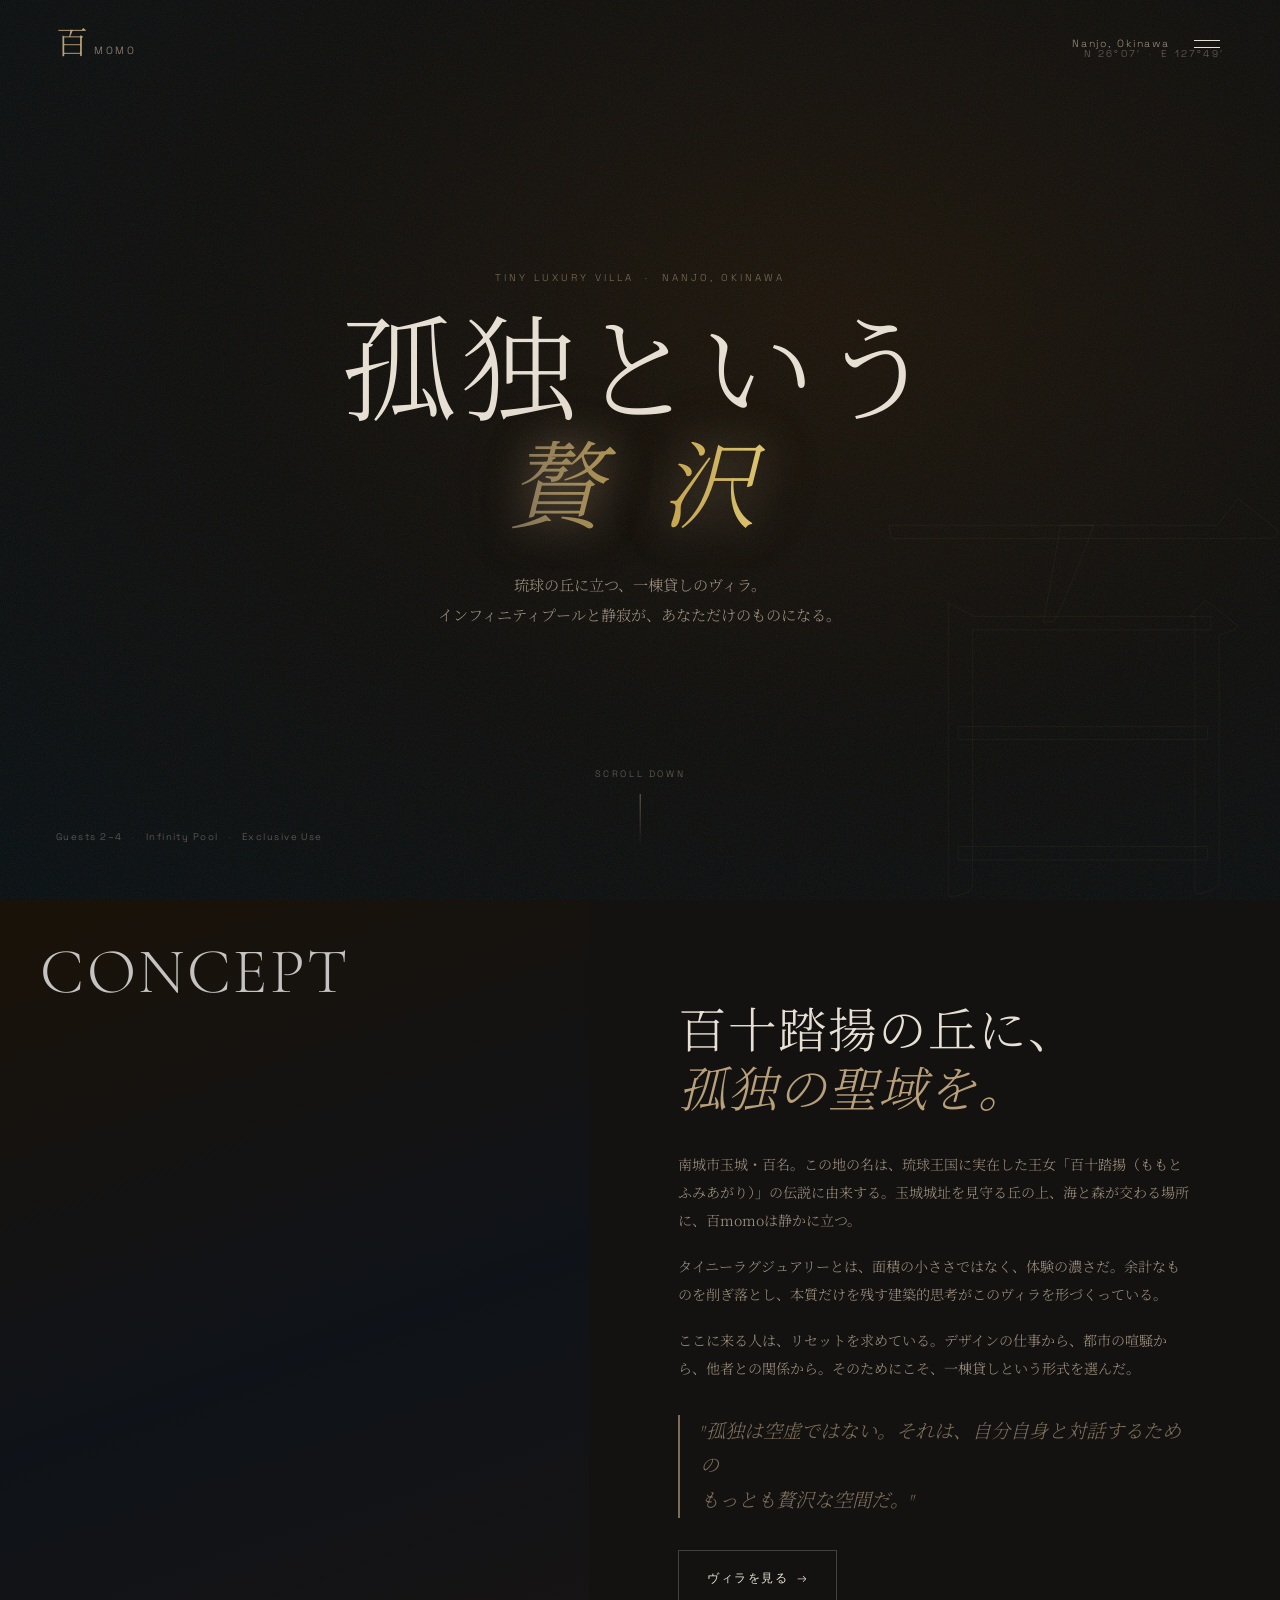
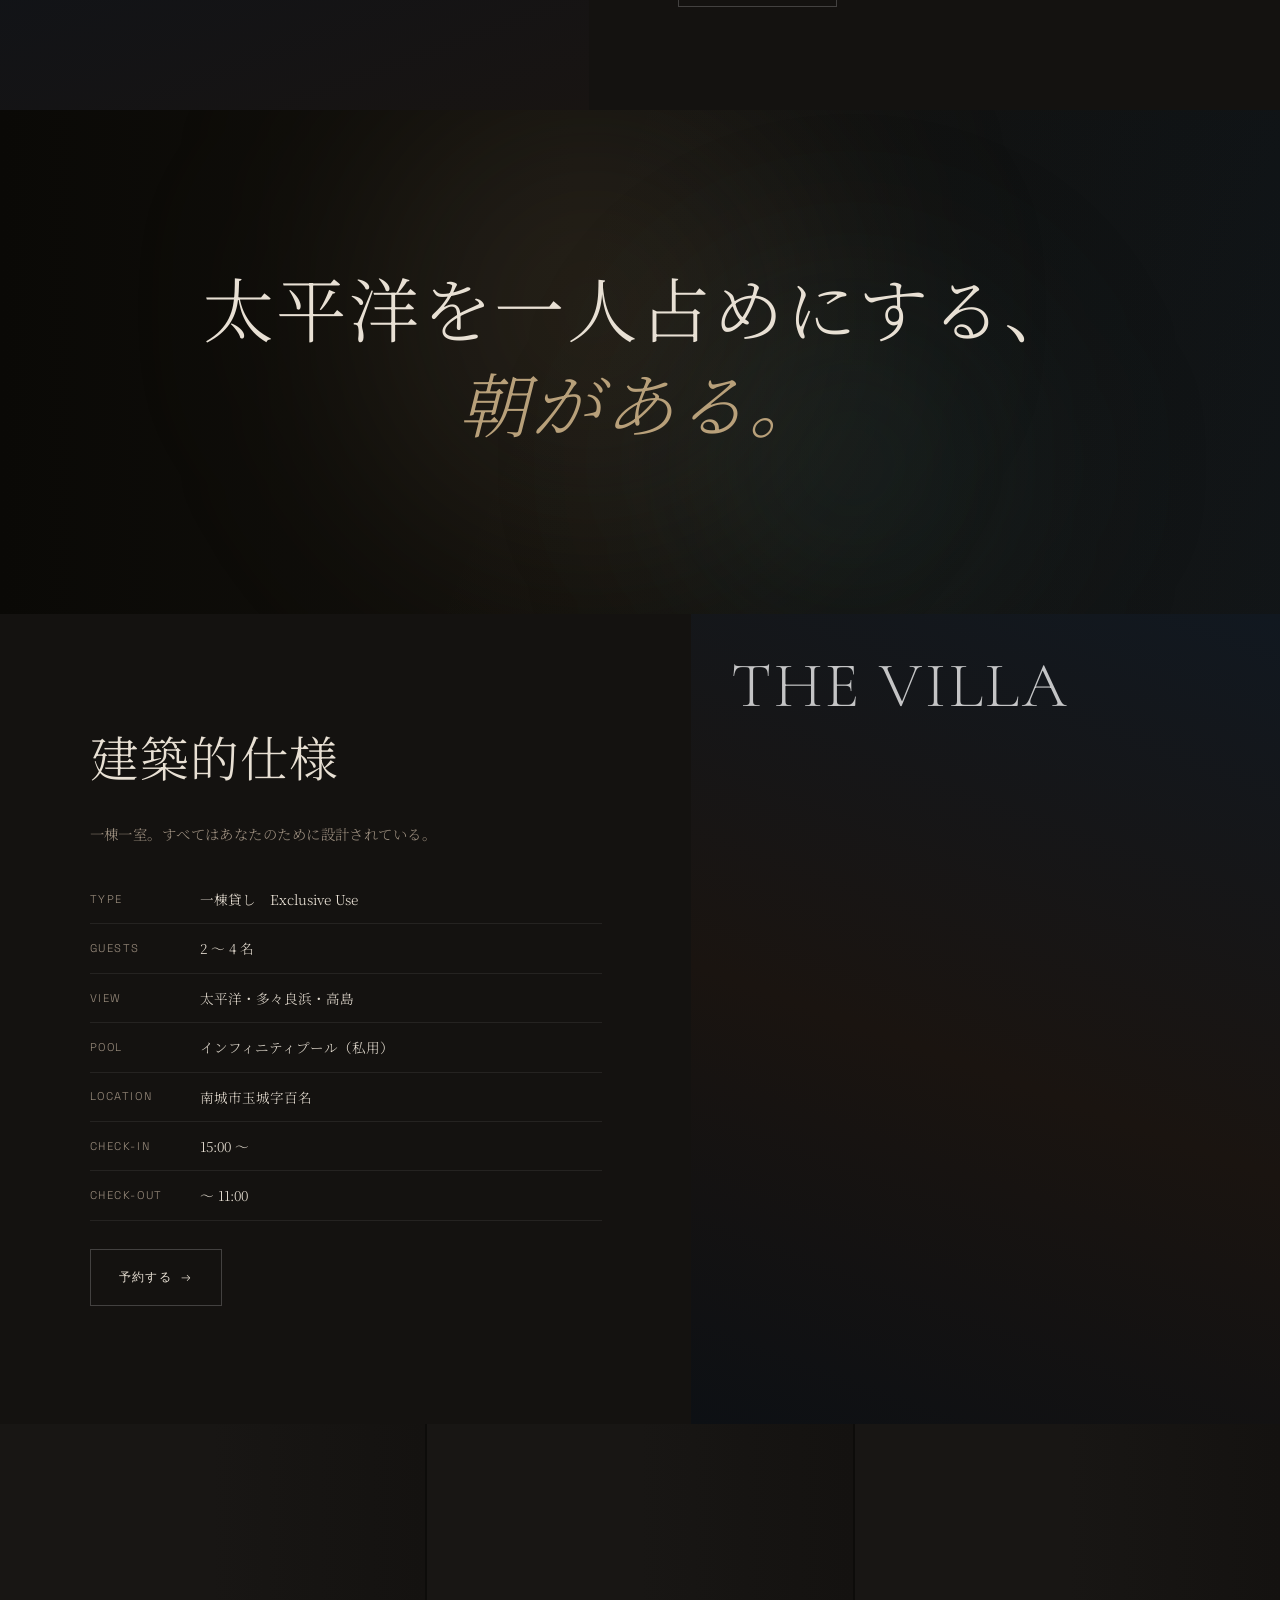
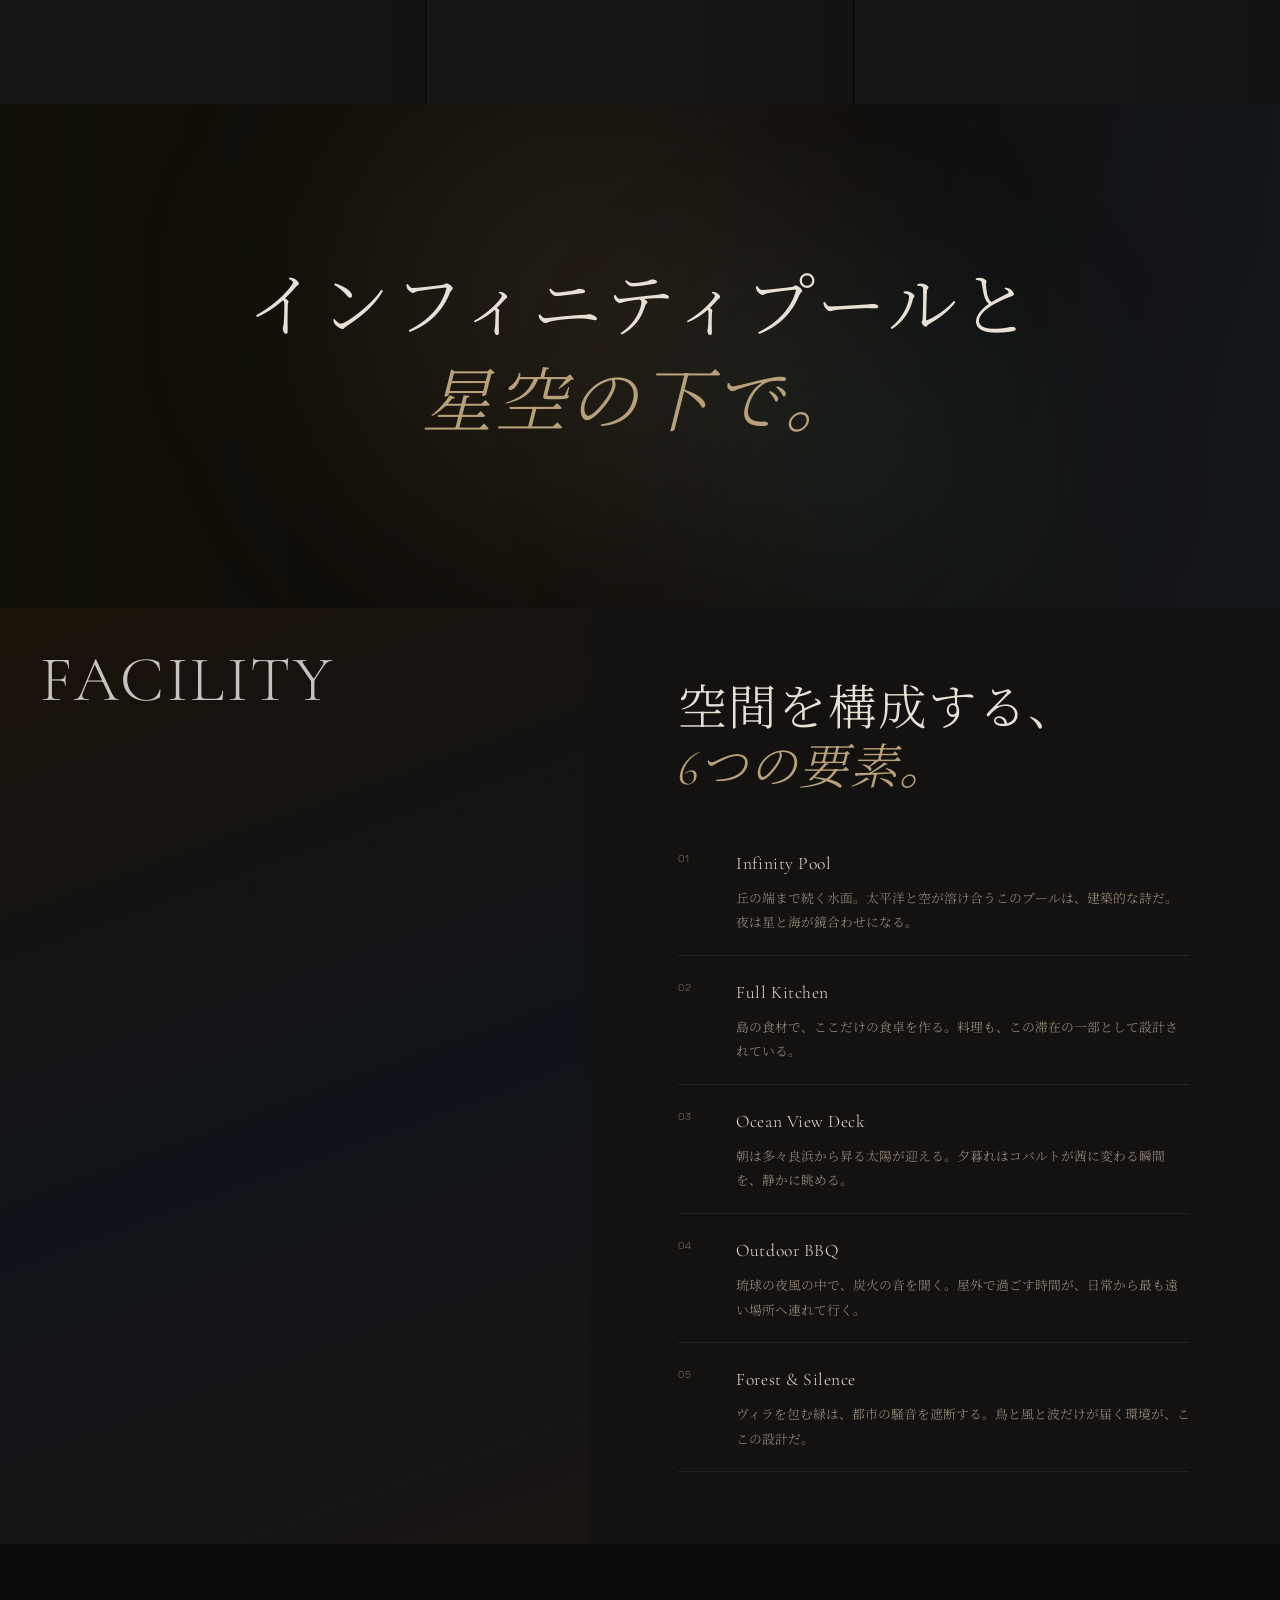
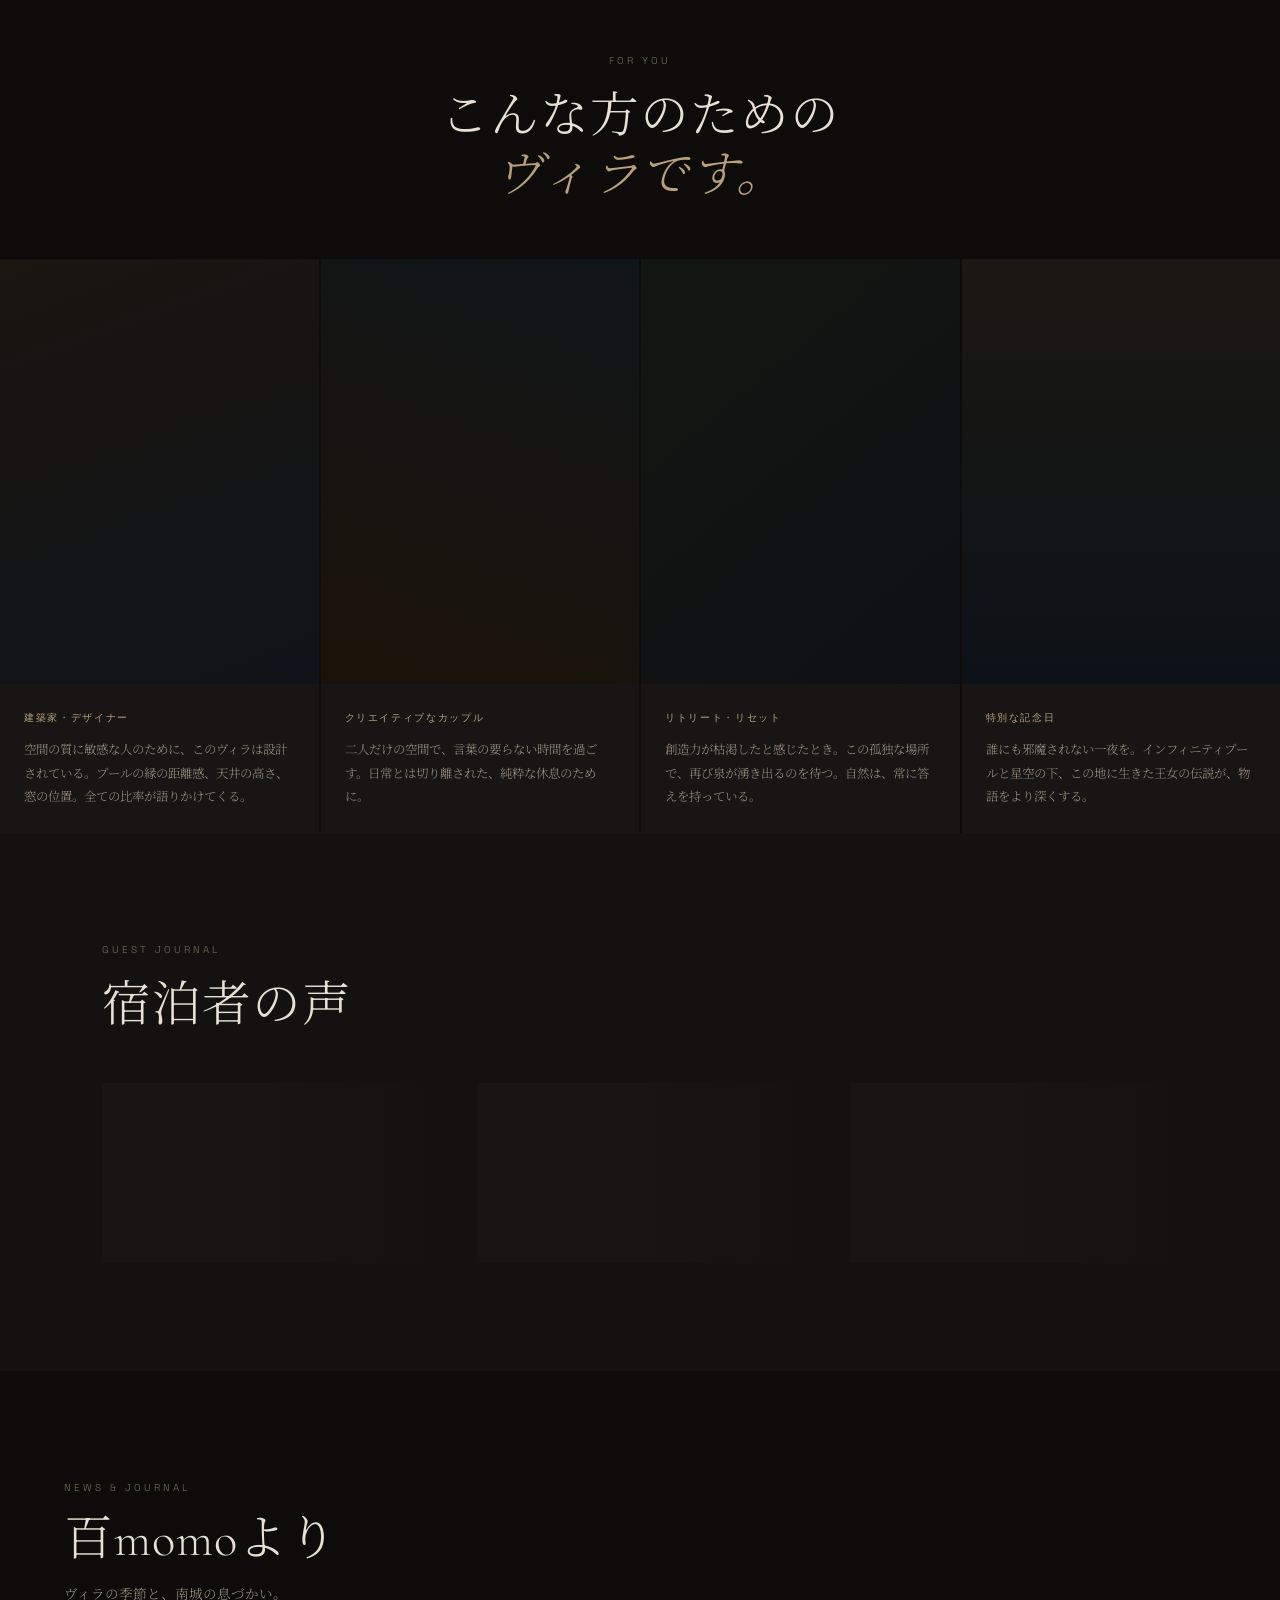
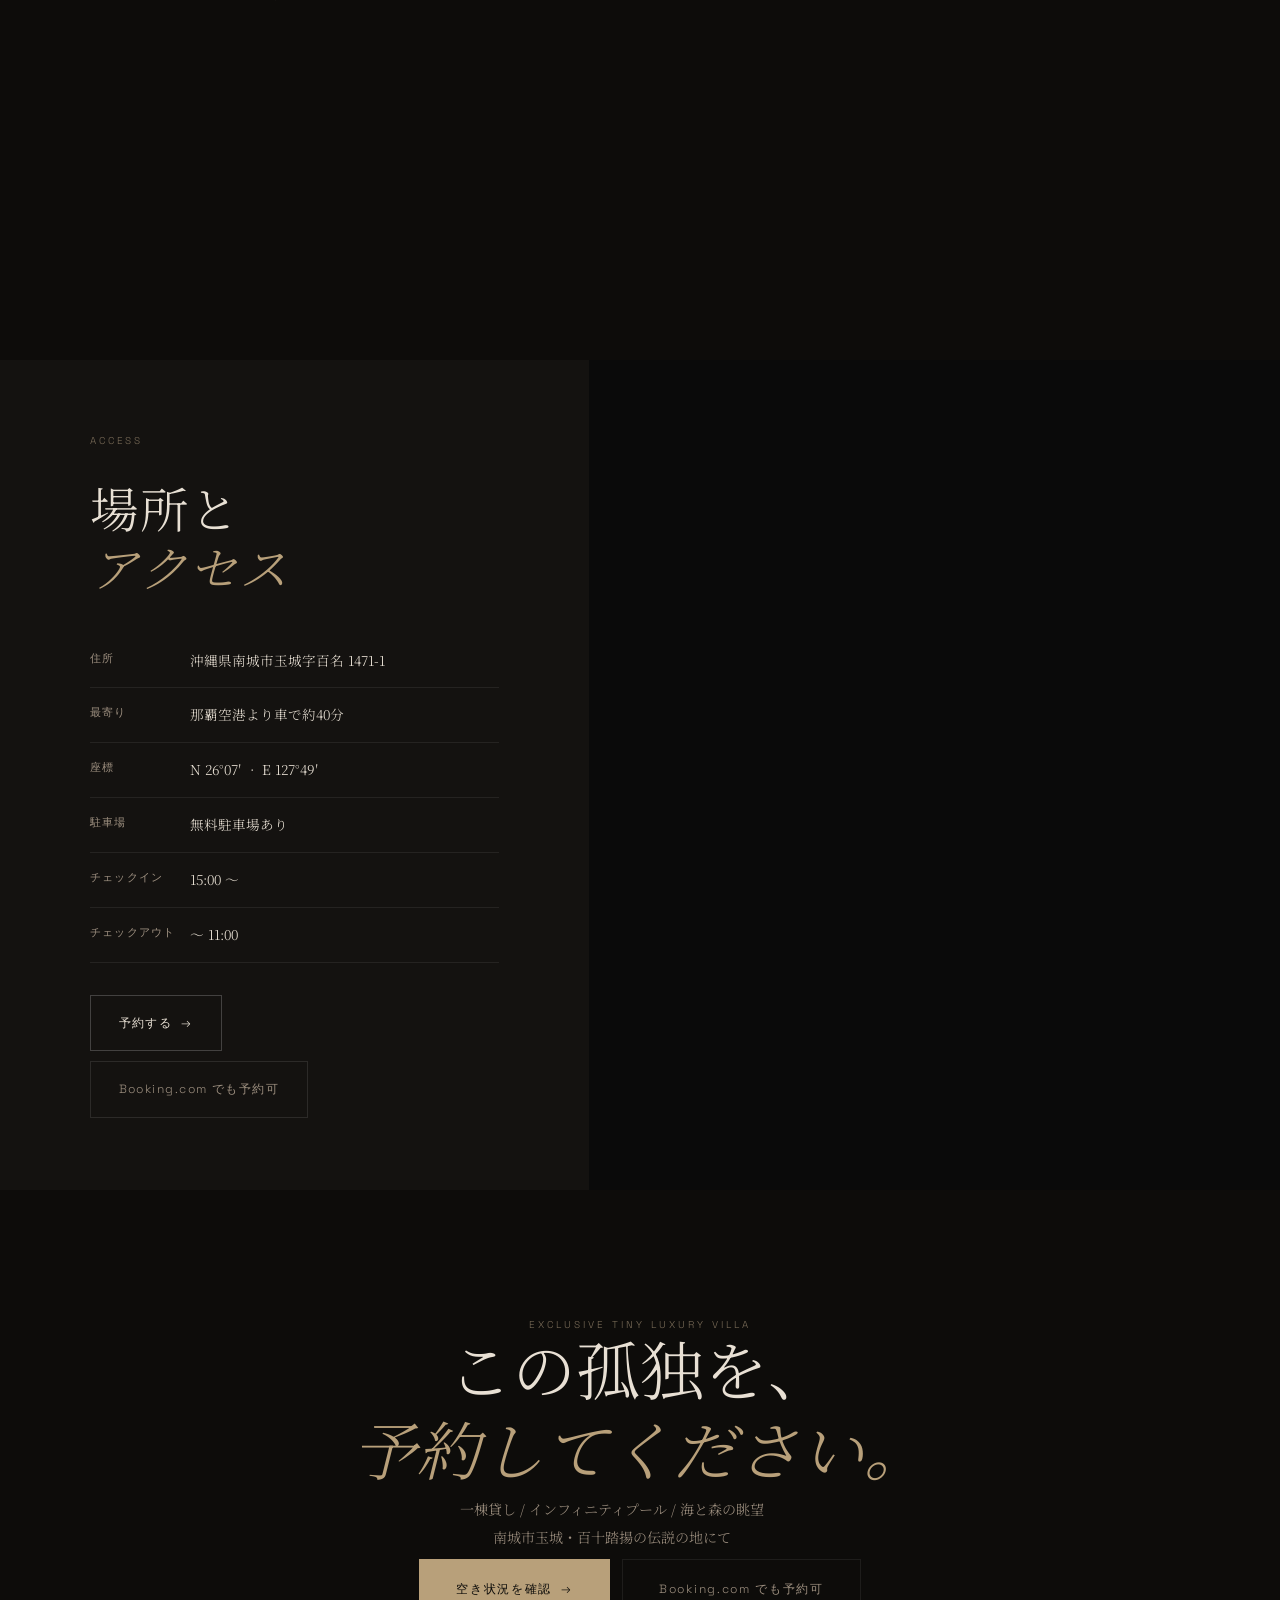
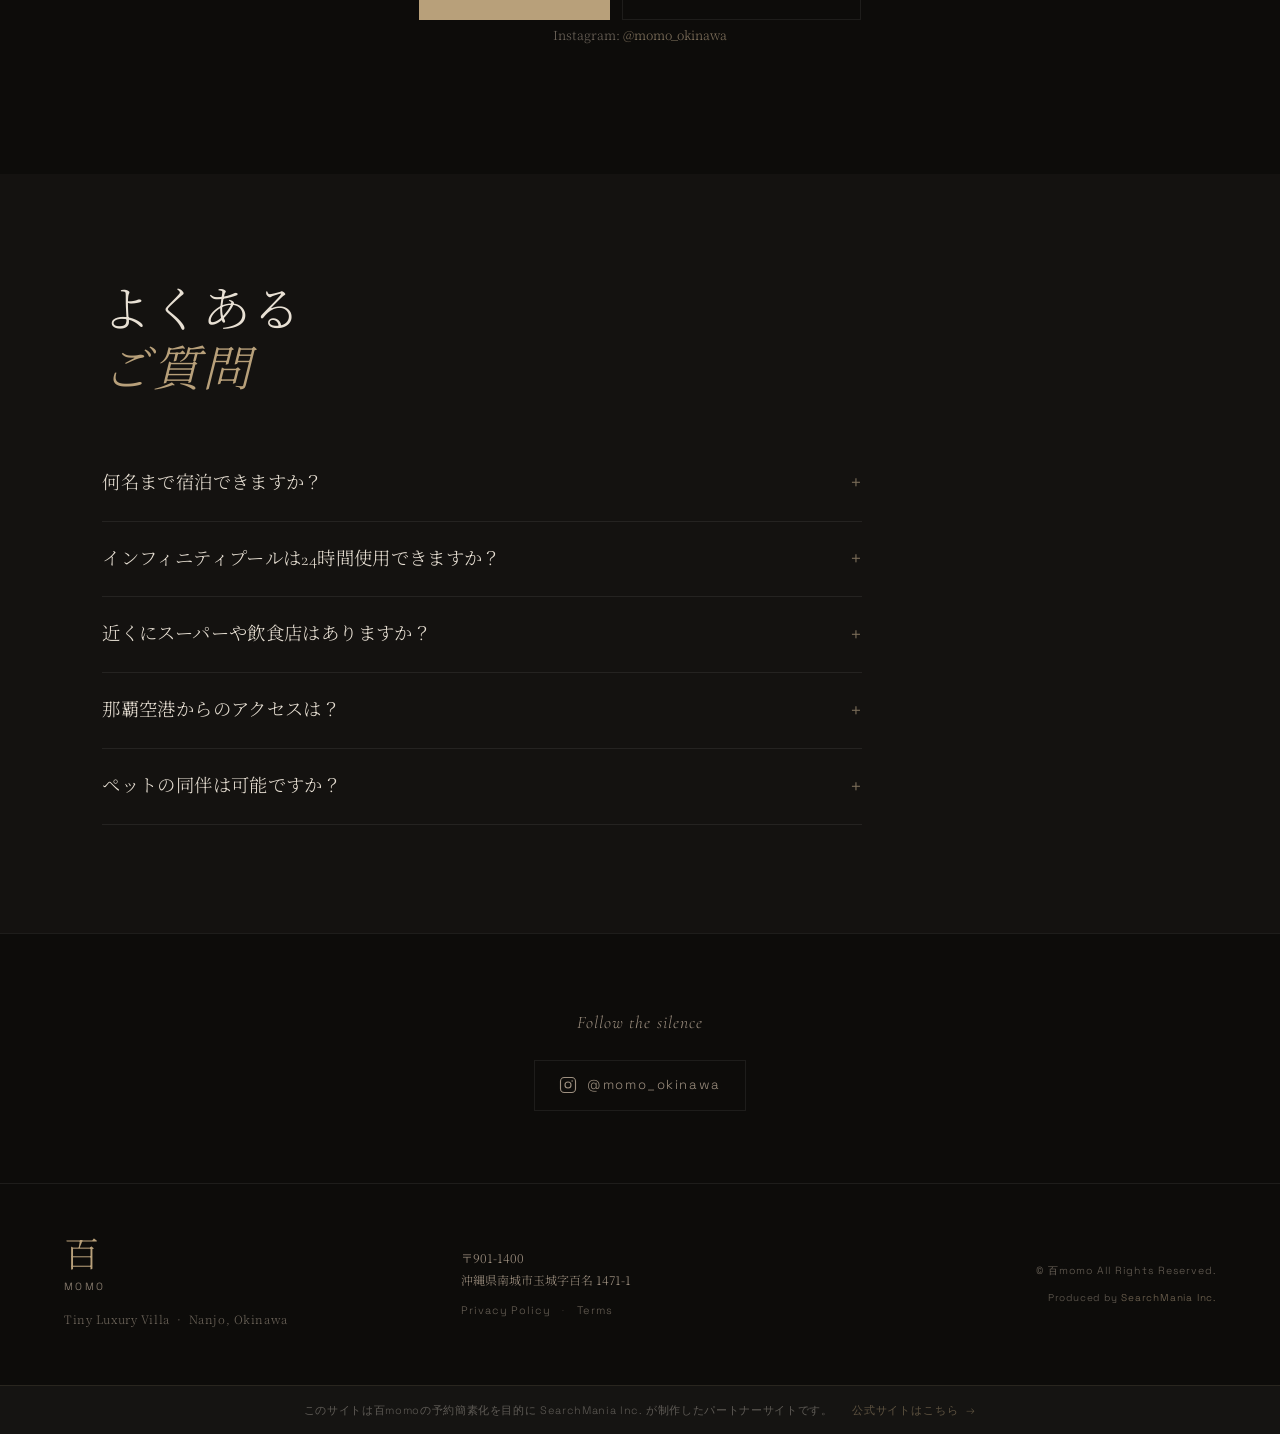
==== commit 64fc9713: "Fix: hero slideshow from Sheets + remove sparkle dots" ====
--- a/index.html
+++ b/index.html
@@ -517,21 +517,47 @@
 }
 
 function applyHero(h) {
+  // subLines → ヒーローサブテキスト
   if (h.subLines && h.subLines.length > 0) {
     const el = document.getElementById('heroSub');
     if (el) el.innerHTML = h.subLines.map(l => esc(l)).join('<br>');
   }
-  if (h.bgImage) {
-    const bg = document.getElementById('heroBg');
-    if (bg) {
-      const img = driveImg(h.bgImage);
-      if (img) {
-        bg.style.backgroundImage = `url(${img})`;
-        bg.style.backgroundSize = 'cover';
-        bg.style.backgroundPosition = 'center';
-      }
-    }
-  }
+  // photos → ヒーロー背景スライドショー（crossfade）
+  const bg = document.getElementById('heroBg');
+  if (!bg) return;
+  const srcs = [];
+  if (h.photos && h.photos.length) {
+    h.photos.forEach(p => { const u = driveImg(p.image); if (u) srcs.push(u); });
+  } else if (h.bgImage) {
+    const u = driveImg(h.bgImage); if (u) srcs.push(u);
+  }
+  if (!srcs.length) return;
+  bg.style.cssText += 'background-size:cover;background-position:center;transition:background-image 0s;';
+  let idx = 0;
+  const layers = [bg];
+  // 2枚のレイヤーでクロスフェード
+  const bg2 = document.createElement('div');
+  bg2.style.cssText = `position:absolute;inset:0;background-size:cover;background-position:center;opacity:0;transition:opacity 1.6s ease;z-index:0;`;
+  bg.parentNode.insertBefore(bg2, bg.nextSibling);
+  function loadSlide(el, url, cb) {
+    const img = new Image();
+    img.onload = () => { el.style.backgroundImage = `url("${url}")`; if (cb) cb(); };
+    img.src = url;
+  }
+  loadSlide(bg, srcs[0]);
+  bg.style.opacity = '1';
+  if (srcs.length < 2) return;
+  let front = bg, back = bg2;
+  setInterval(() => {
+    idx = (idx + 1) % srcs.length;
+    loadSlide(back, srcs[idx], () => {
+      back.style.opacity = '1';
+      setTimeout(() => {
+        front.style.opacity = '0';
+        const tmp = front; front = back; back = tmp;
+      }, 100);
+    });
+  }, 5000);
 }
 
 function applyAbout(a) {
@@ -848,40 +874,6 @@
   })();
 })();
 
-/* ---- Sparkle burst on section reveal ---- */
-(function() {
-  const GOLD = ['#f5e48c','#C9A84C','#B8A07A','#FFD980'];
-  function spawnSparkles(section, count) {
-    const rect = section.getBoundingClientRect();
-    for (let i = 0; i < count; i++) {
-      const s = document.createElement('span');
-      s.className = 'sparkle-dot';
-      s.style.cssText = [
-        'left:'    + (Math.random() * 100) + '%',
-        'top:'     + (Math.random() * 100) + '%',
-        '--sp-dur:'   + (1.8 + Math.random() * 2.4) + 's',
-        '--sp-delay:' + (Math.random() * 1.5) + 's',
-        'background:' + GOLD[Math.floor(Math.random() * GOLD.length)],
-        'width:'   + (2 + Math.random() * 2.5) + 'px',
-        'height:'  + (2 + Math.random() * 2.5) + 'px',
-      ].join(';');
-      section.appendChild(s);
-      setTimeout(() => s.remove(), 6000);
-    }
-  }
-
-  const targets = document.querySelectorAll('.cin-sec, .bk-sec, .ed-sec');
-  if (!targets.length) return;
-  const sio = new IntersectionObserver(entries => {
-    entries.forEach(e => {
-      if (e.isIntersecting) {
-        spawnSparkles(e.target, 18);
-        sio.unobserve(e.target);
-      }
-    });
-  }, { threshold: 0.25 });
-  targets.forEach(t => sio.observe(t));
-})();
 
 </script>
 
--- a/shared.css
+++ b/shared.css
@@ -1372,14 +1372,6 @@
    23. LUXURY ANIMATION SYSTEM
        Gold particles · Aurora · Cursor glow · Rim breathe · Sparkles
    ================================================================ */
-
-/* ---- Canvas particles (fixed, behind all content) ---- */
-#momo-particles {
-  position: fixed; inset: 0;
-  pointer-events: none;
-  z-index: 1;
-  opacity: 0.8;
-}
 
 /* ---- Mouse cursor glow (desktop) ---- */
 #cursor-glow {
@@ -1618,7 +1610,6 @@
 
 /* ---- Reduced motion ---- */
 @media (prefers-reduced-motion: reduce) {
-  #momo-particles,
   #cursor-glow,
   .hero-aurora::before,
   .hero-aurora::after,
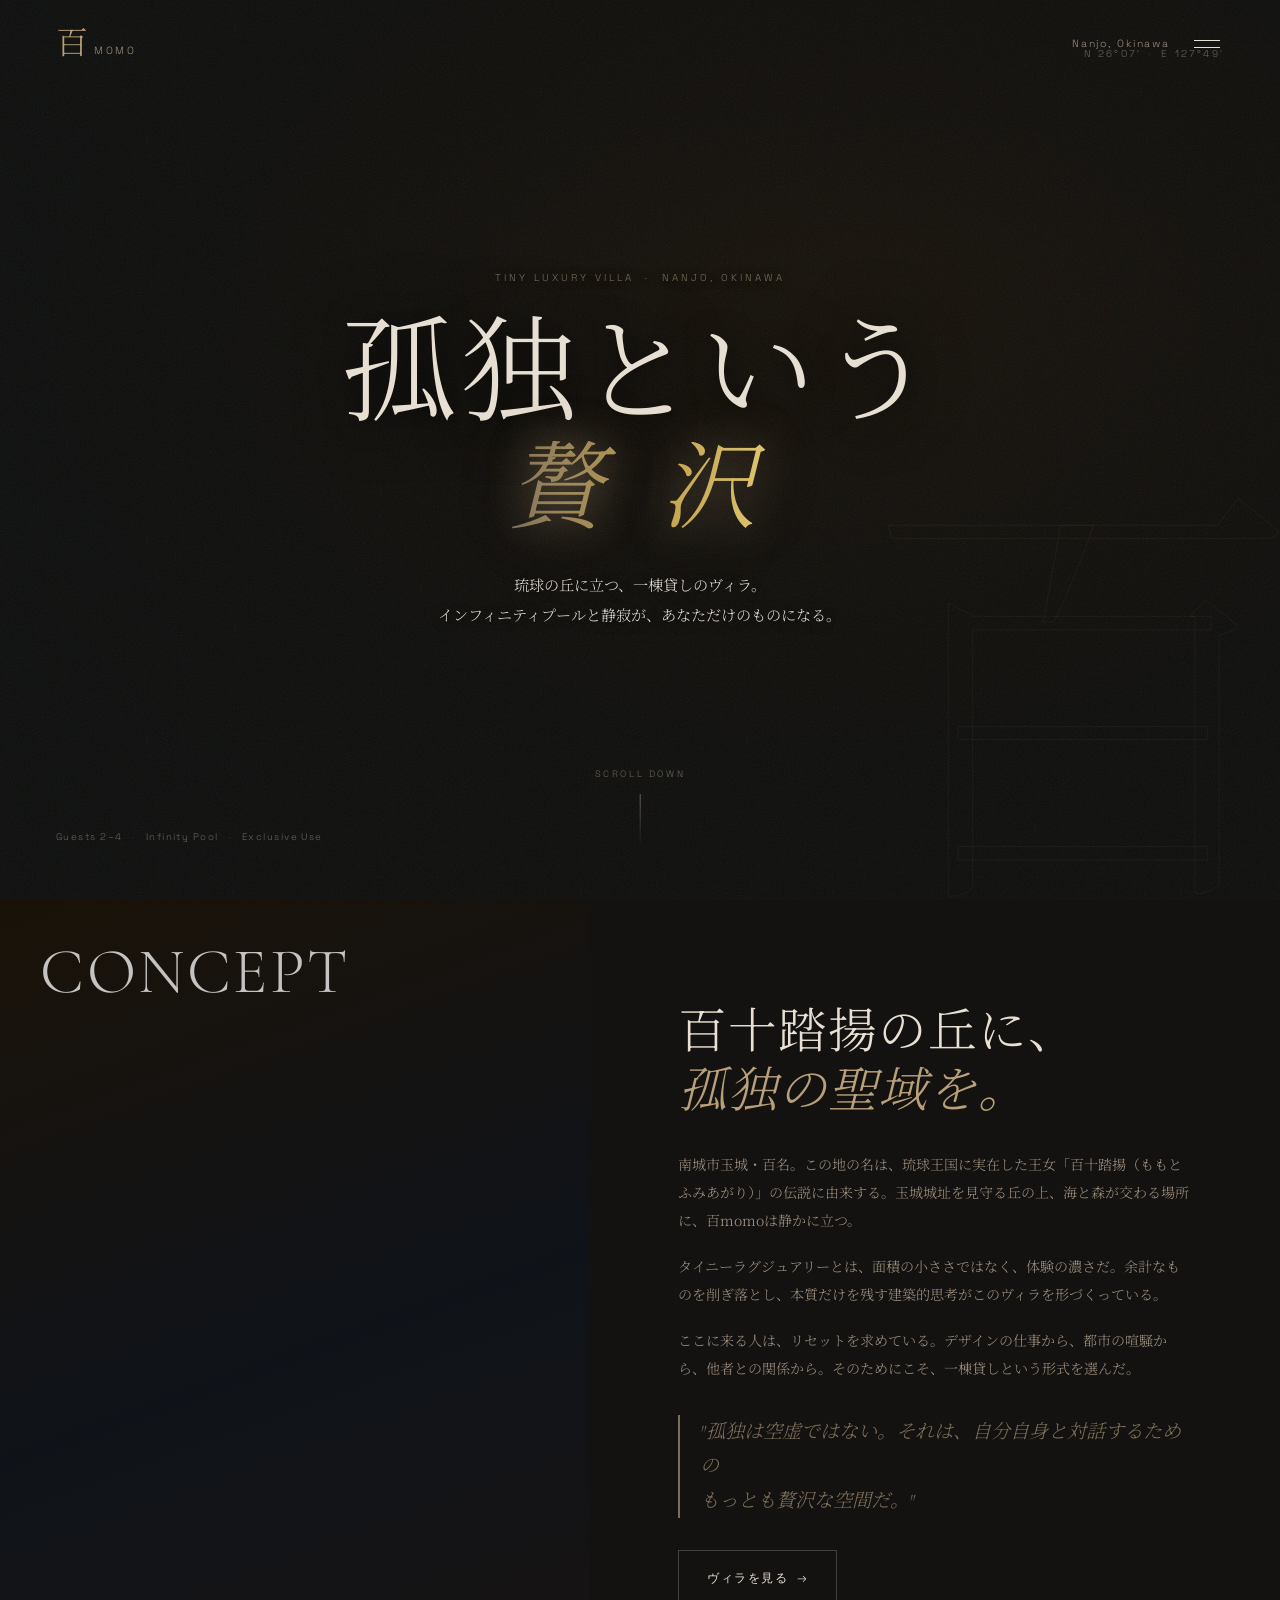
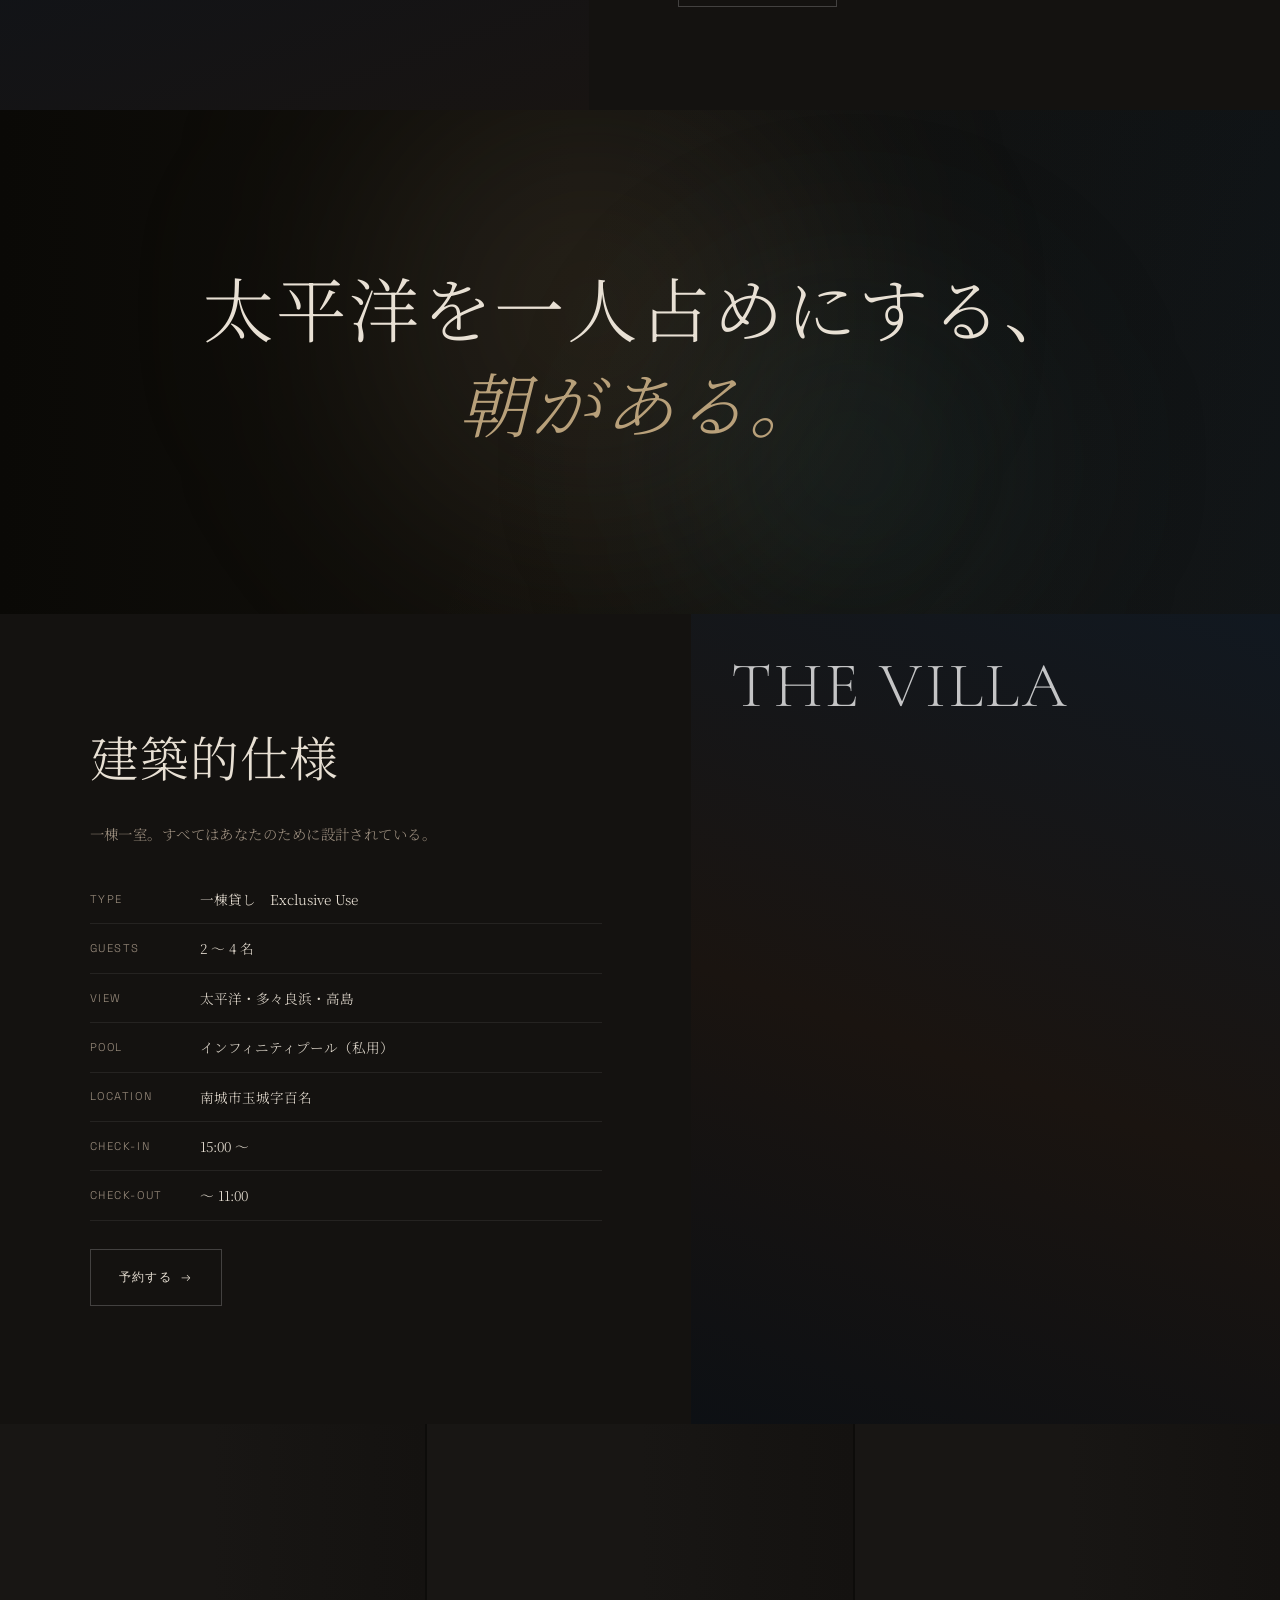
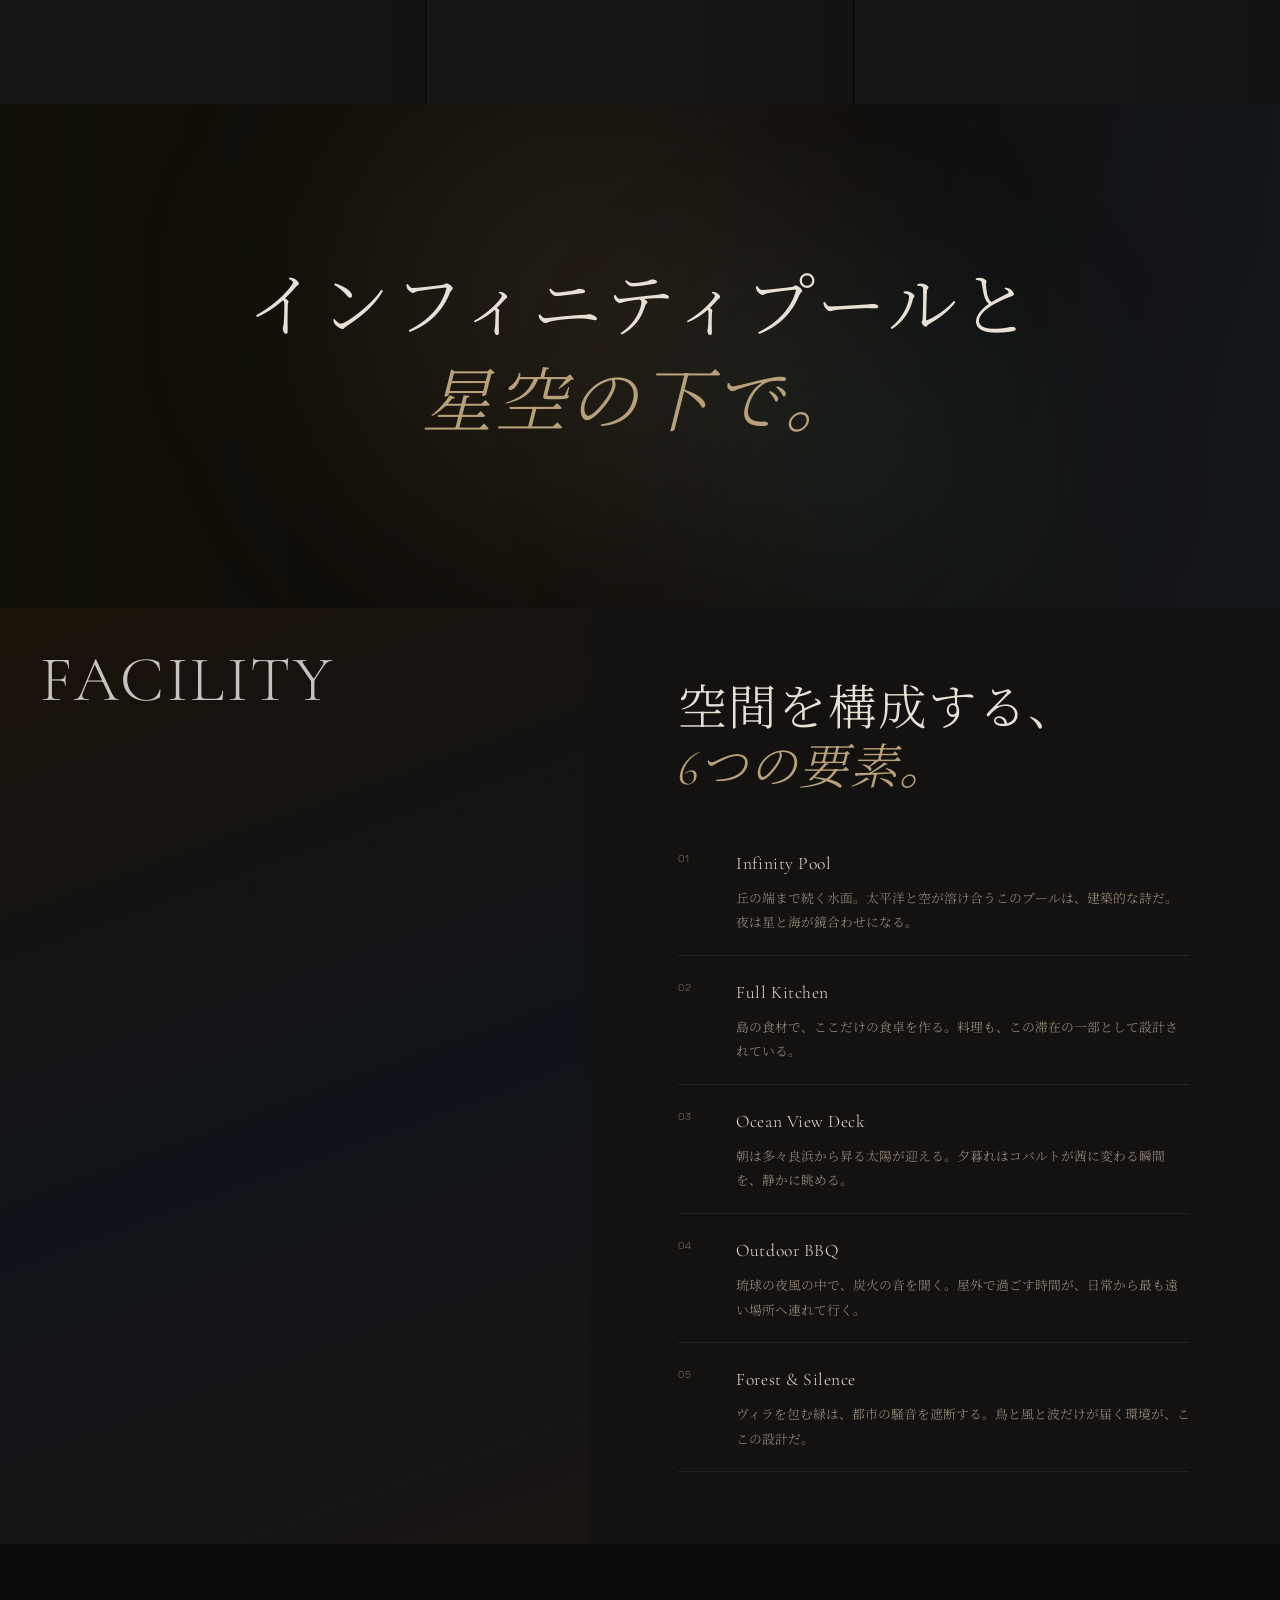
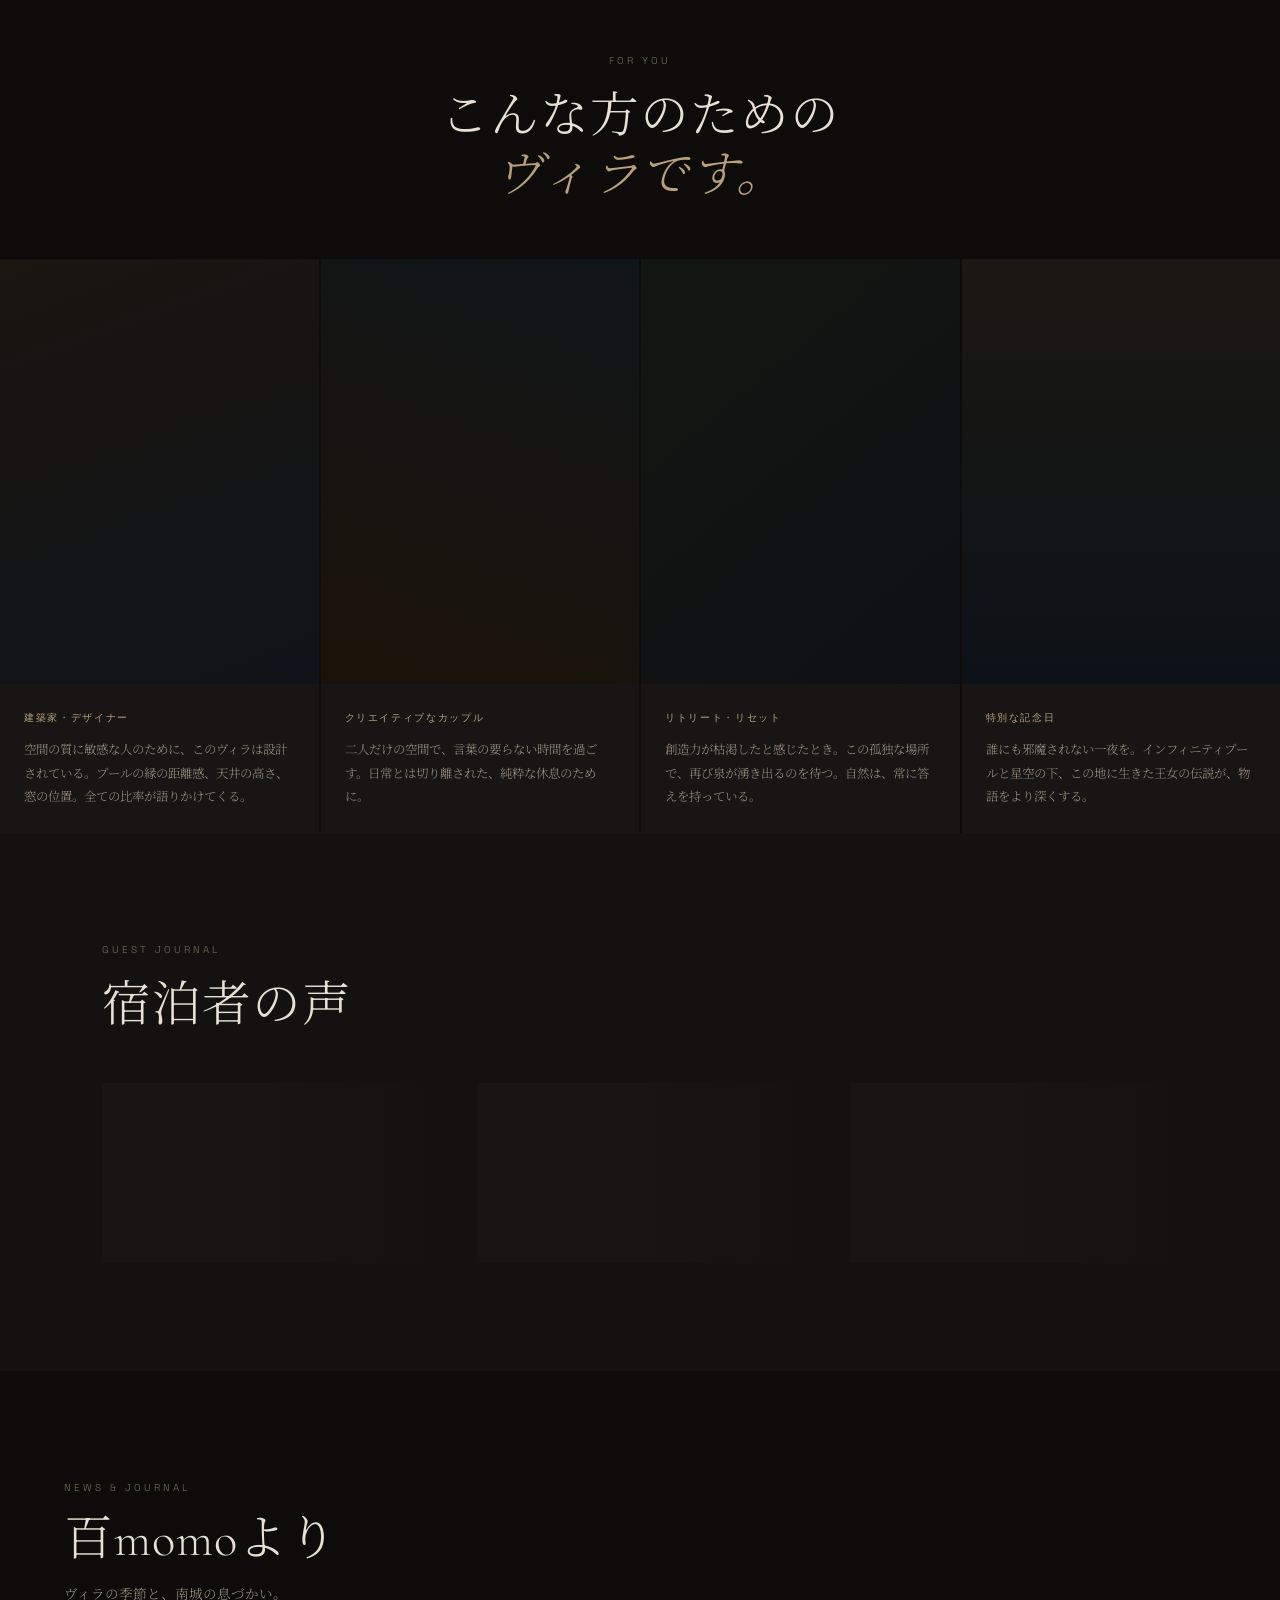
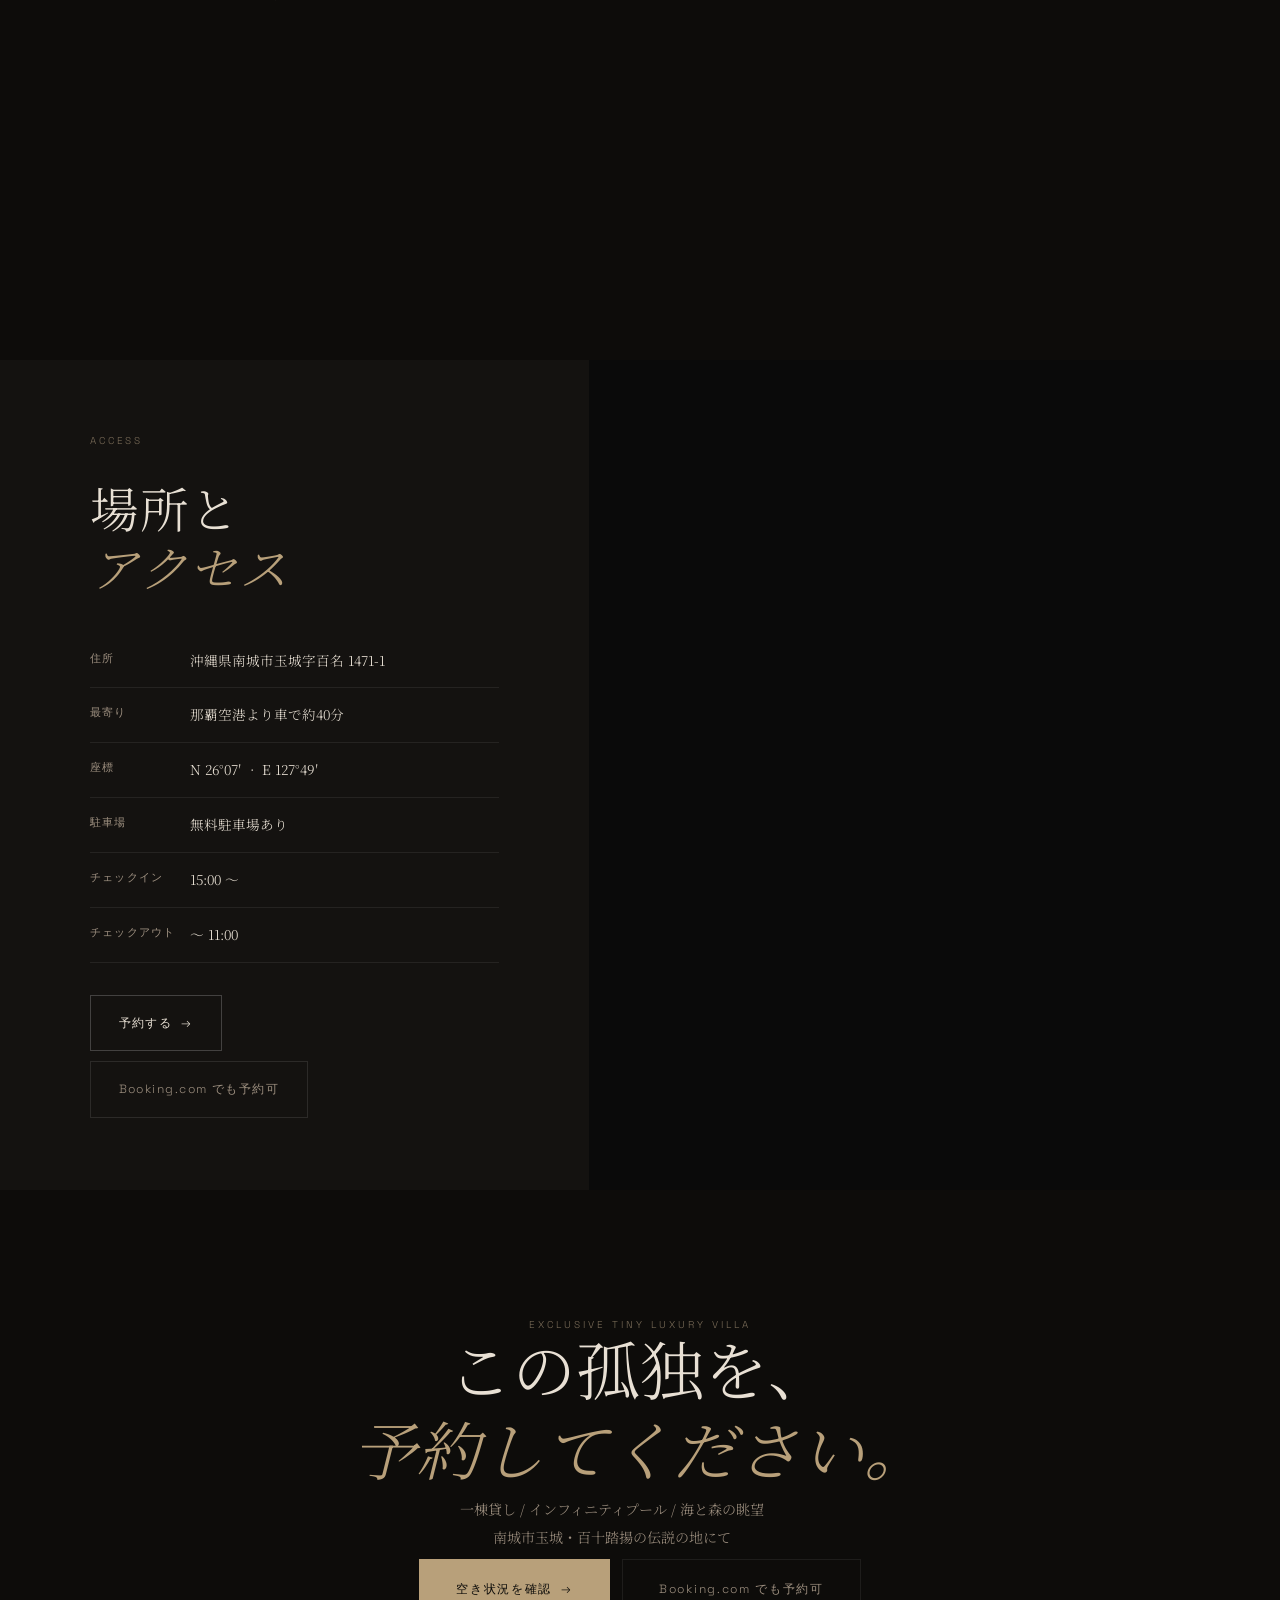
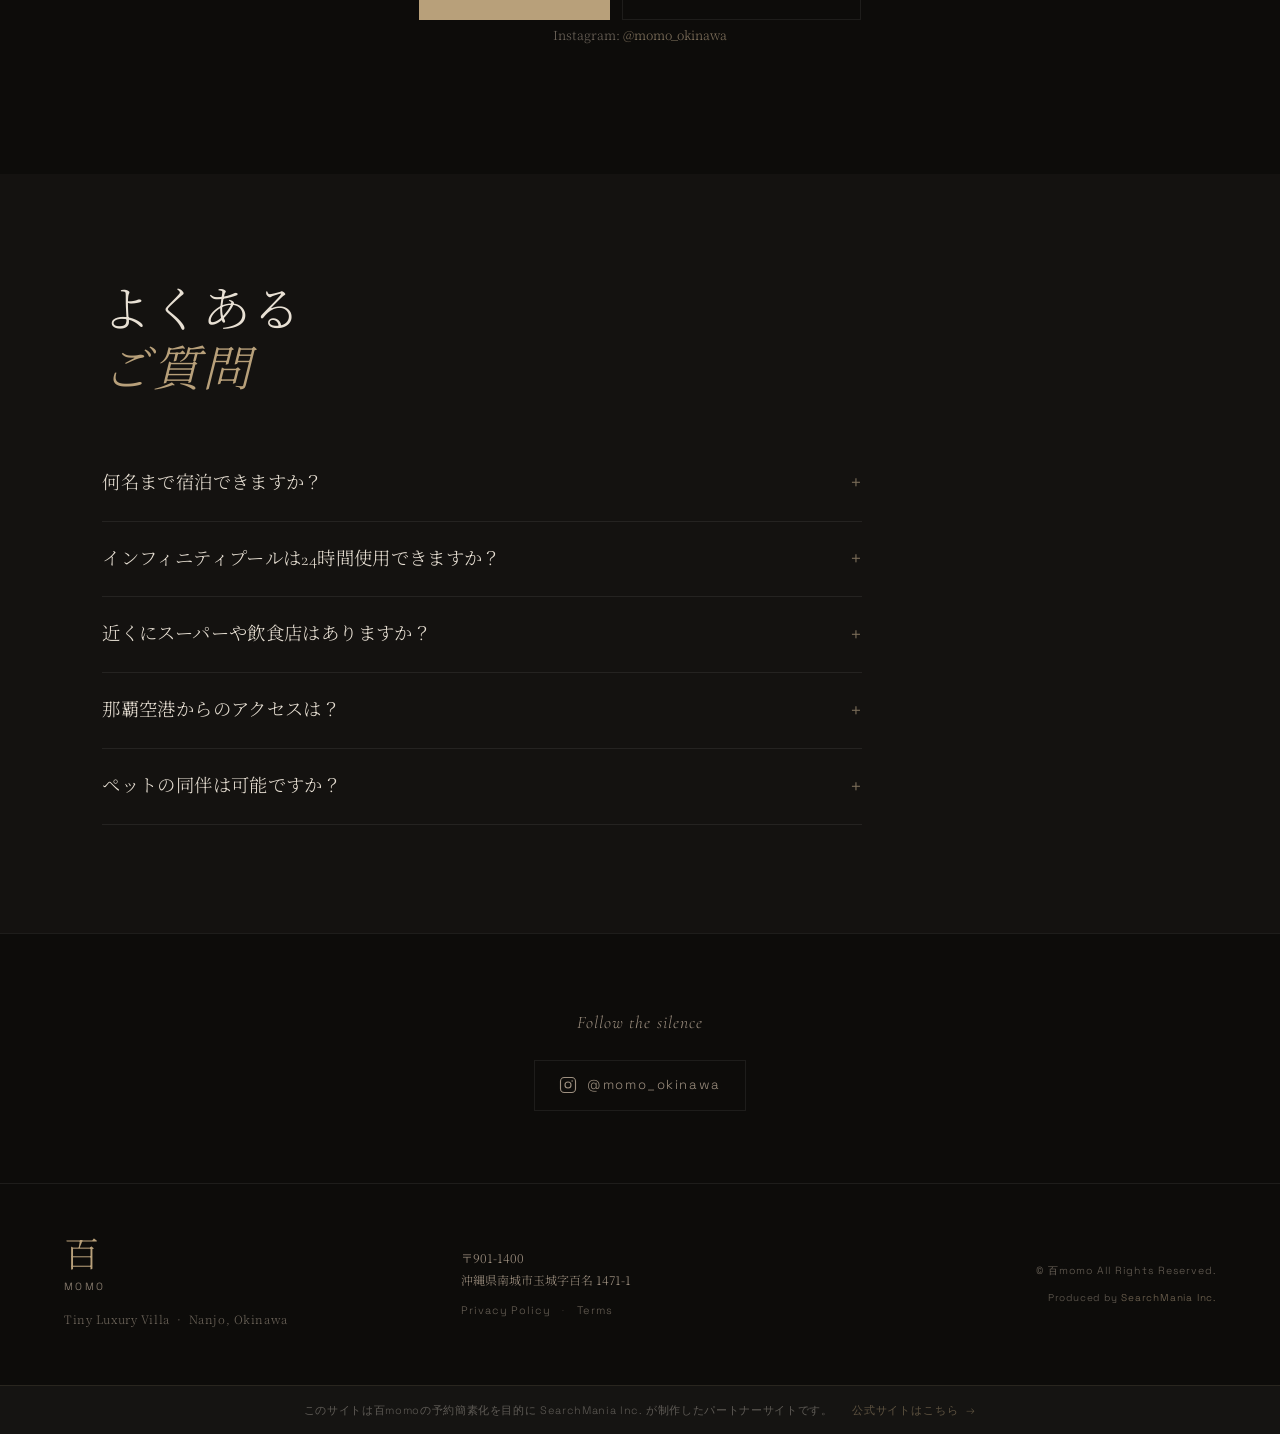
==== commit b460075c: "feat: page loader - hide on hero image load, fallback timeout 8s" ====
--- a/index.html
+++ b/index.html
@@ -63,6 +63,14 @@
 </head>
 <body>
 
+<!-- Page loader -->
+<div id="page-loader" aria-hidden="true">
+  <div class="loader-inner">
+    <div class="loader-char">百</div>
+    <div class="loader-line"><span></span></div>
+  </div>
+</div>
+
 <!-- ================================================================
      LUXURY LAYER — cursor glow (fixed, behind all)
      ================================================================ -->
@@ -470,6 +478,19 @@
 /* ================================================================
    ユーティリティ
    ================================================================ */
+/* ---- Page Loader ---- */
+let _loaderDone = false;
+function hideLoader() {
+  if (_loaderDone) return;
+  _loaderDone = true;
+  const el = document.getElementById('page-loader');
+  if (!el) return;
+  el.classList.add('is-hidden');
+  setTimeout(() => { if (el.parentNode) el.parentNode.removeChild(el); }, 950);
+}
+// 安全タイムアウト: 8秒経っても画像が来なければ強制解除
+setTimeout(hideLoader, 8000);
+
 function esc(s) {
   return String(s || '')
     .replace(/&/g, '&amp;').replace(/</g, '&lt;')
@@ -490,7 +511,7 @@
   const m2 = s.match(/lh3\.googleusercontent\.com\/d\/([a-zA-Z0-9_-]+)/);
   if (m2) return `https://lh3.googleusercontent.com/d/${m2[1]}=w1200`;
   if (s.indexOf('drive.google.com/thumbnail') !== -1) {
-    return s.replace(/[?&]sz=[^&]*/, '?sz=w1200');
+    return s.replace(/([?&])sz=[^&]*/, '$1sz=w1200');
   }
   return s;
 }
@@ -531,7 +552,7 @@
   } else if (h.bgImage) {
     const u = driveImg(h.bgImage); if (u) srcs.push(u);
   }
-  if (!srcs.length) return;
+  if (!srcs.length) { hideLoader(); return; }
   bg.style.cssText += 'background-size:cover;background-position:center;transition:background-image 0s;';
   let idx = 0;
   const layers = [bg];
@@ -544,8 +565,10 @@
     img.onload = () => { el.style.backgroundImage = `url("${url}")`; if (cb) cb(); };
     img.src = url;
   }
-  loadSlide(bg, srcs[0]);
-  bg.style.opacity = '1';
+  loadSlide(bg, srcs[0], () => {
+    bg.style.opacity = '1';
+    hideLoader();
+  });
   if (srcs.length < 2) return;
   let front = bg, back = bg2;
   setInterval(() => {
@@ -710,7 +733,25 @@
   if (a.parking) { const el = document.getElementById('accessParking'); if (el) el.textContent = a.parking; }
   if (a.mapEmbed) {
     const el = document.getElementById('mapEmbed');
-    if (el) el.innerHTML = `<iframe src="${esc(a.mapEmbed)}" width="100%" height="100%" style="border:0;" allowfullscreen="" loading="lazy" title="百momo地図"></iframe>`;
+    if (el) {
+      const val = String(a.mapEmbed).trim();
+      if (val.toLowerCase().startsWith('<iframe')) {
+        // Sheets に <iframe> タグごと入力されている場合 → そのまま挿入し width/height を上書き
+        const tmp = document.createElement('div');
+        tmp.innerHTML = val;
+        const fr = tmp.querySelector('iframe');
+        if (fr) {
+          fr.setAttribute('width', '100%');
+          fr.setAttribute('height', '100%');
+          fr.style.border = '0';
+          el.innerHTML = '';
+          el.appendChild(fr);
+        }
+      } else {
+        // src URL のみの場合 → iframe で包む
+        el.innerHTML = `<iframe src="${esc(val)}" width="100%" height="100%" style="border:0;" allowfullscreen="" loading="lazy" referrerpolicy="no-referrer-when-downgrade" title="百momo地図"></iframe>`;
+      }
+    }
   }
 }
 
@@ -776,7 +817,7 @@
     if (data.faq)      applyFAQ(data.faq);
     if (data.cta)      applyCTA(data.cta);
   })
-  .catch(err => console.warn('CMS fetch error (GAS未設定):', err));
+  .catch(err => { console.warn('CMS fetch error (GAS未設定):', err); hideLoader(); });
 
 /* ================================================================
    Nav ドロワー
--- a/shared.css
+++ b/shared.css
@@ -293,6 +293,21 @@
   background-size: cover;
   background-position: center;
 }
+/* Dark scrim overlay for text legibility when hero photo is light */
+.hero-bg::after {
+  content: '';
+  position: absolute;
+  inset: 0;
+  background:
+    linear-gradient(
+      to bottom,
+      rgba(13,12,10,0.68) 0%,
+      rgba(13,12,10,0.38) 28%,
+      rgba(13,12,10,0.48) 60%,
+      rgba(13,12,10,0.78) 100%
+    );
+  pointer-events: none;
+}
 
 .hero-grain {
   position: absolute;
@@ -349,6 +364,7 @@
   letter-spacing: 0.3em;
   text-transform: uppercase;
   color: var(--gold-dim);
+  text-shadow: 0 1px 8px rgba(0,0,0,0.85);
 }
 .hero-h1 {
   display: flex;
@@ -364,6 +380,7 @@
   color: var(--text);
   letter-spacing: 0.04em;
   display: block;
+  text-shadow: 0 2px 28px rgba(0,0,0,0.75), 0 0 60px rgba(0,0,0,0.5);
 }
 .h1-italic {
   font-style: italic;
@@ -371,13 +388,15 @@
   color: var(--gold);
   letter-spacing: 0.18em;
   display: block;
+  text-shadow: 0 2px 28px rgba(0,0,0,0.6);
 }
 .hero-sub {
   font-family: var(--font-body);
   font-size: clamp(0.8rem, 1.4vw, 0.95rem);
   line-height: 2;
-  color: var(--text-muted);
+  color: rgba(245,240,230,0.92);
   max-width: 480px;
+  text-shadow: 0 1px 12px rgba(0,0,0,0.9);
 }
 
 /* Scroll down indicator (bottom-center) */
@@ -1569,23 +1588,6 @@
 .cin-sec > .cin-txt,
 .cin-sec > .cin-overlay { position: relative; z-index: 1; }
 
-/* ---- Sparkle dot ---- */
-.sparkle-dot {
-  position: absolute;
-  border-radius: 50%;
-  box-shadow:
-    0 0 8px 3px rgba(201,168,76,0.80),
-    0 0 20px 7px rgba(201,168,76,0.35);
-  pointer-events: none;
-  animation: sparkle-twinkle var(--sp-dur, 2.5s) ease-in-out infinite var(--sp-delay, 0s);
-  z-index: 10;
-}
-@keyframes sparkle-twinkle {
-  0%, 100% { opacity: 0;   transform: scale(0) rotate(0deg); }
-  25%       { opacity: 1;   transform: scale(1.2) rotate(45deg); }
-  50%       { opacity: 0.7; transform: scale(0.9) rotate(90deg); }
-  75%       { opacity: 1;   transform: scale(1.5) rotate(135deg); }
-}
 
 /* ---- Keyframes ---- */
 @keyframes aurora-breathe {
@@ -1616,7 +1618,6 @@
   .lux-glow::before,
   .lux-glow::after,
   .lux-sweep,
-  .sparkle-dot,
   .gold-shine,
   .dock-btn--primary,
   .ed-photo-inner,
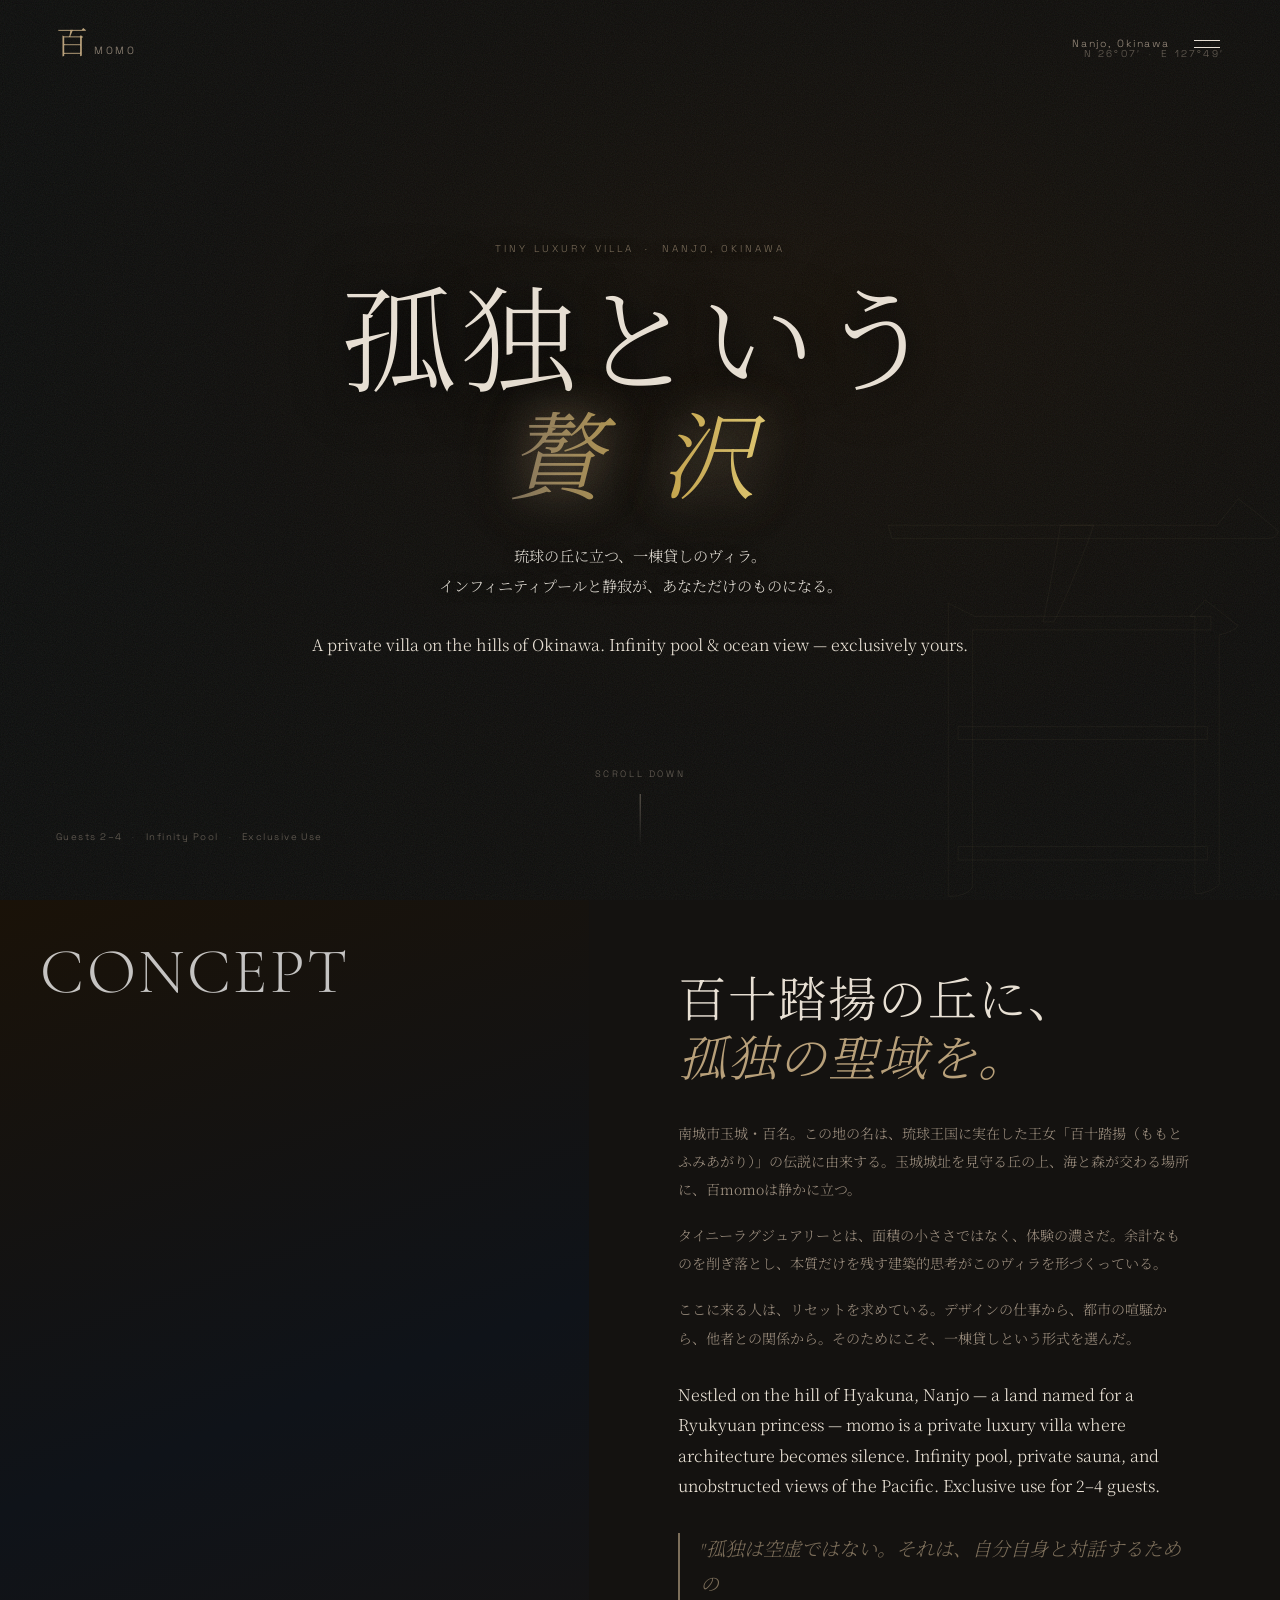
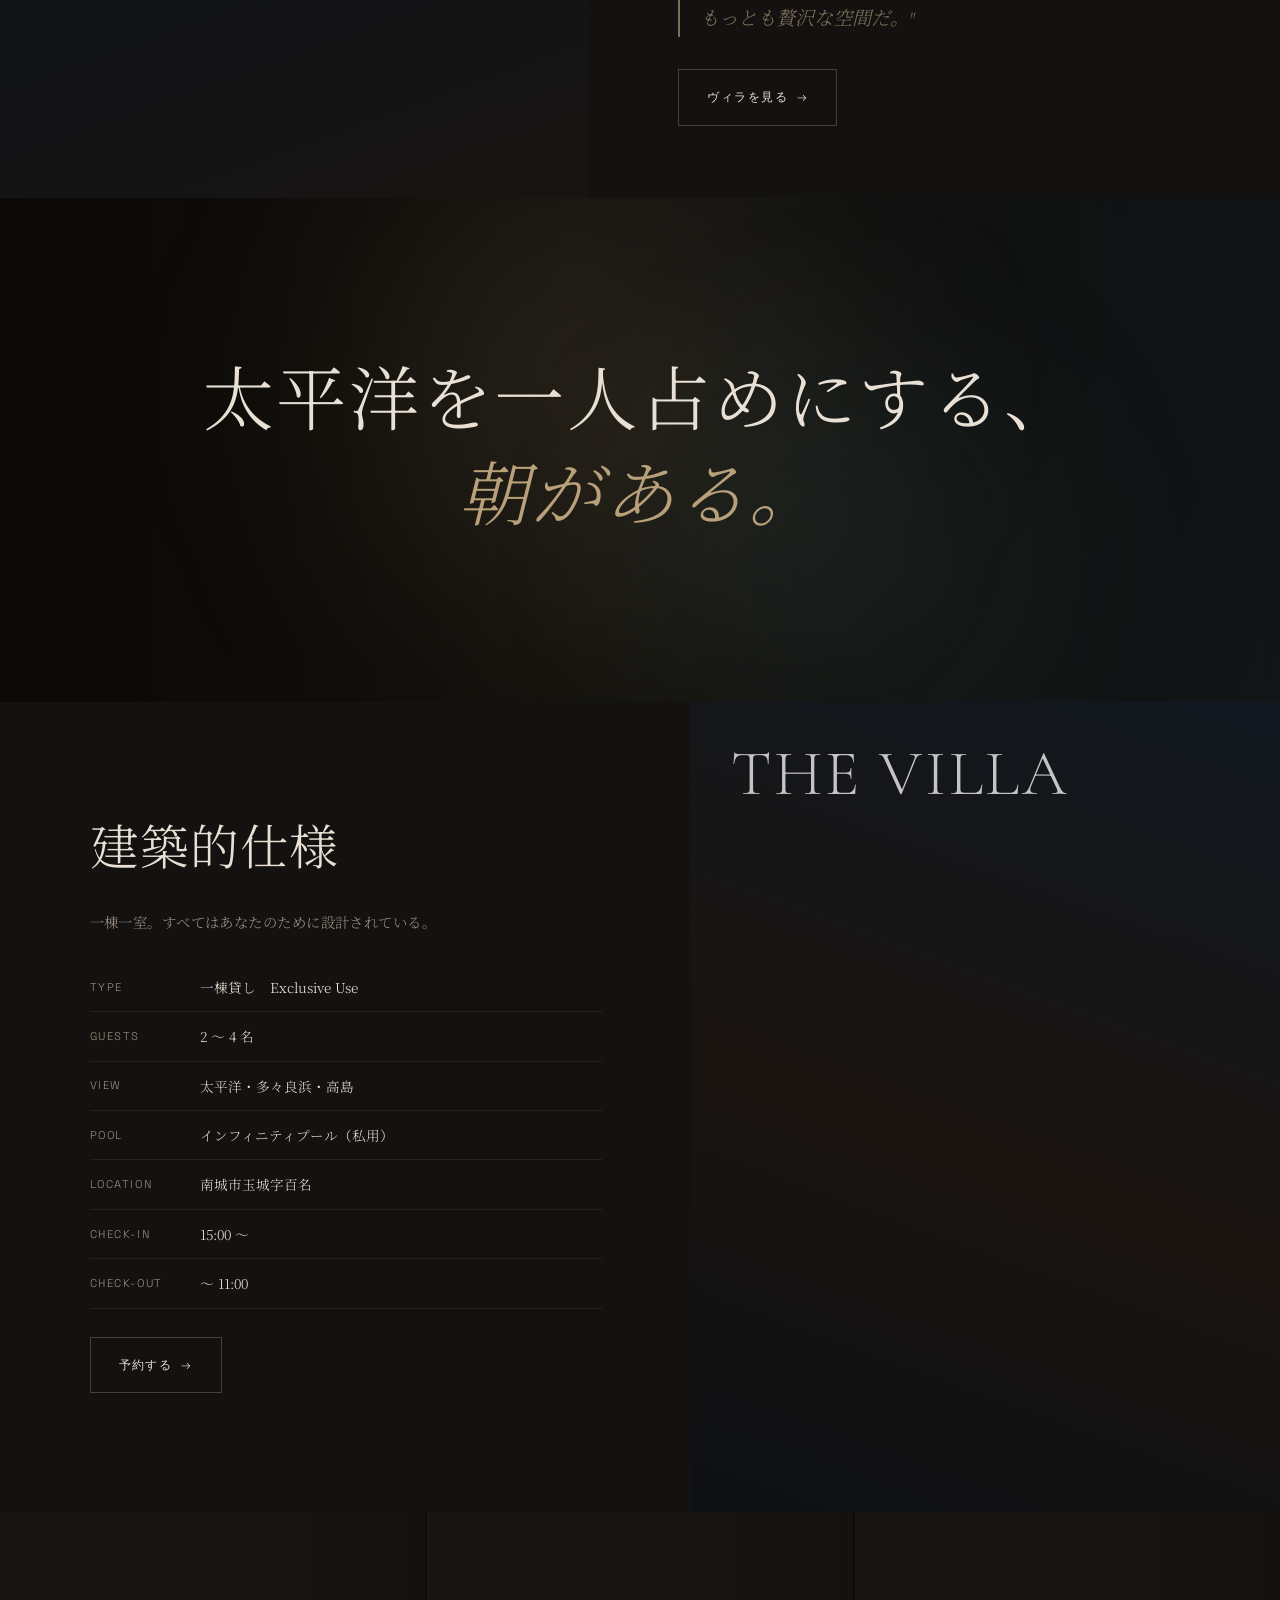
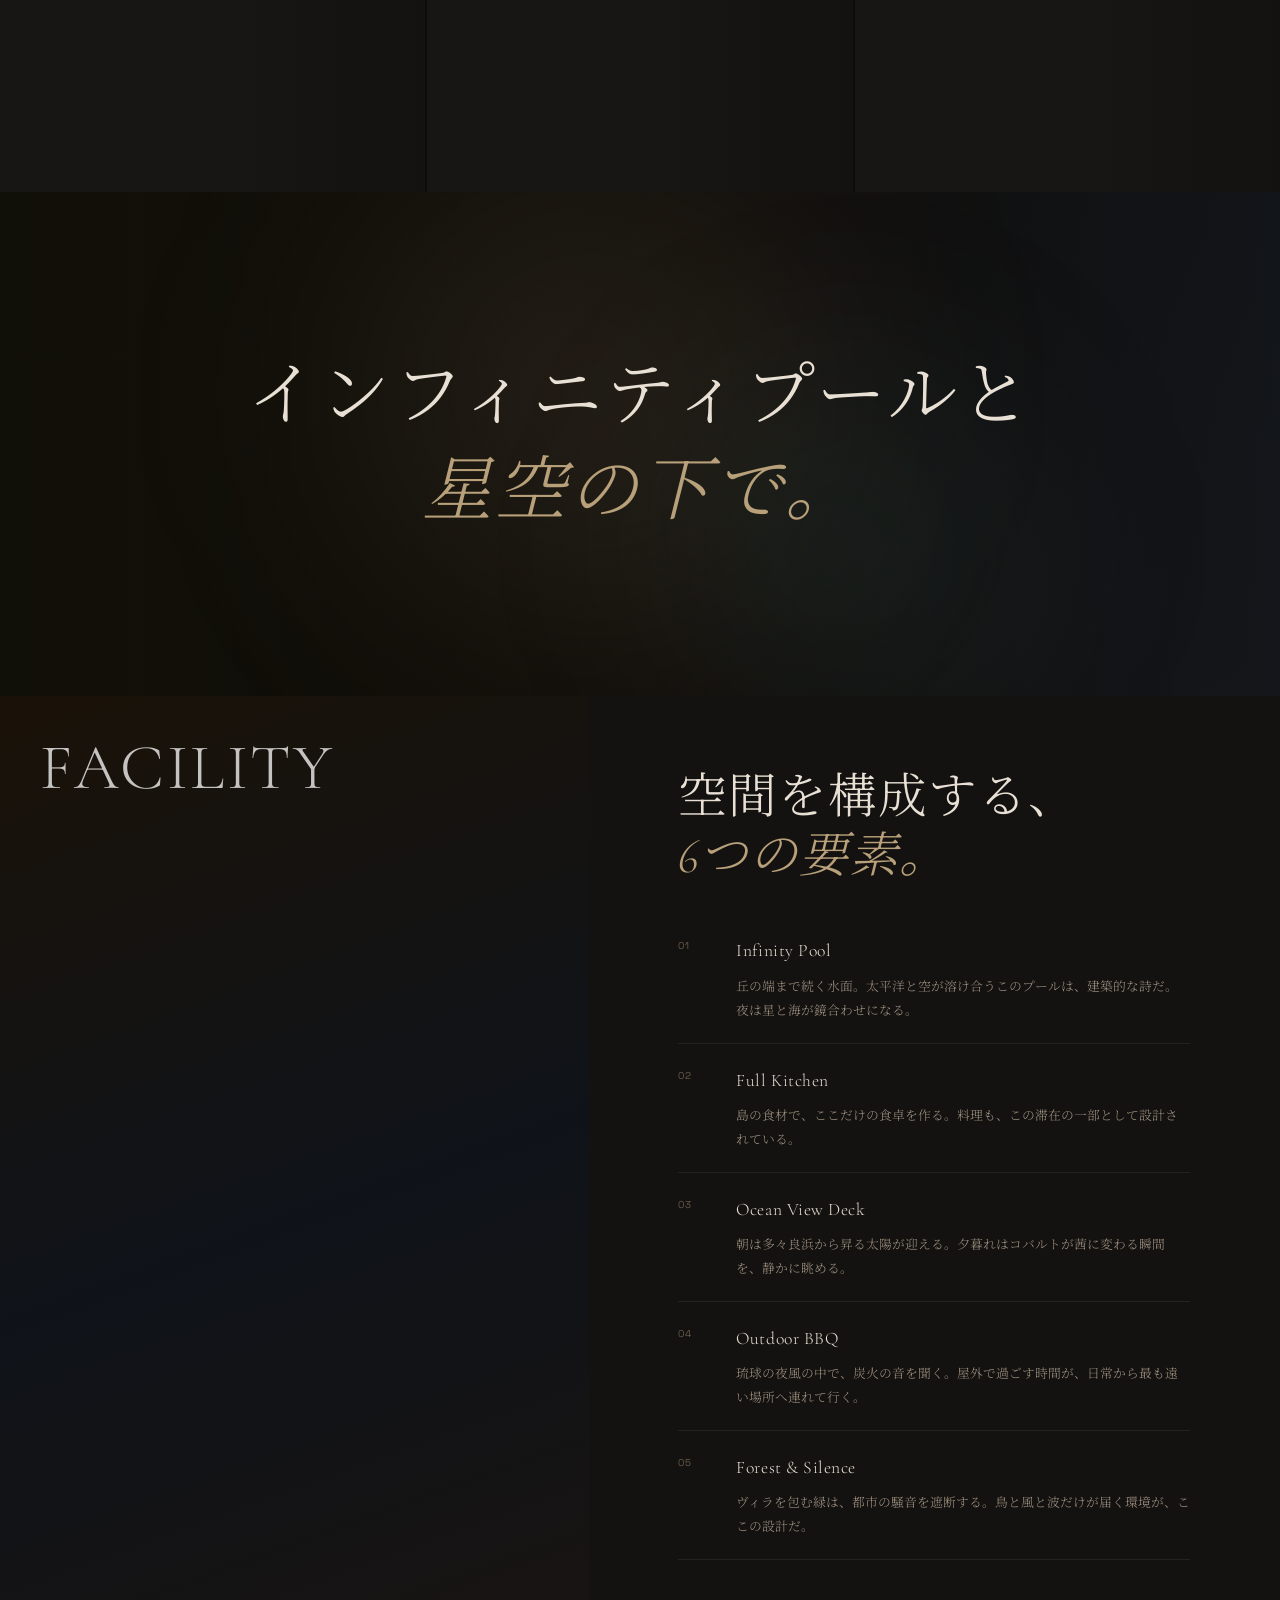
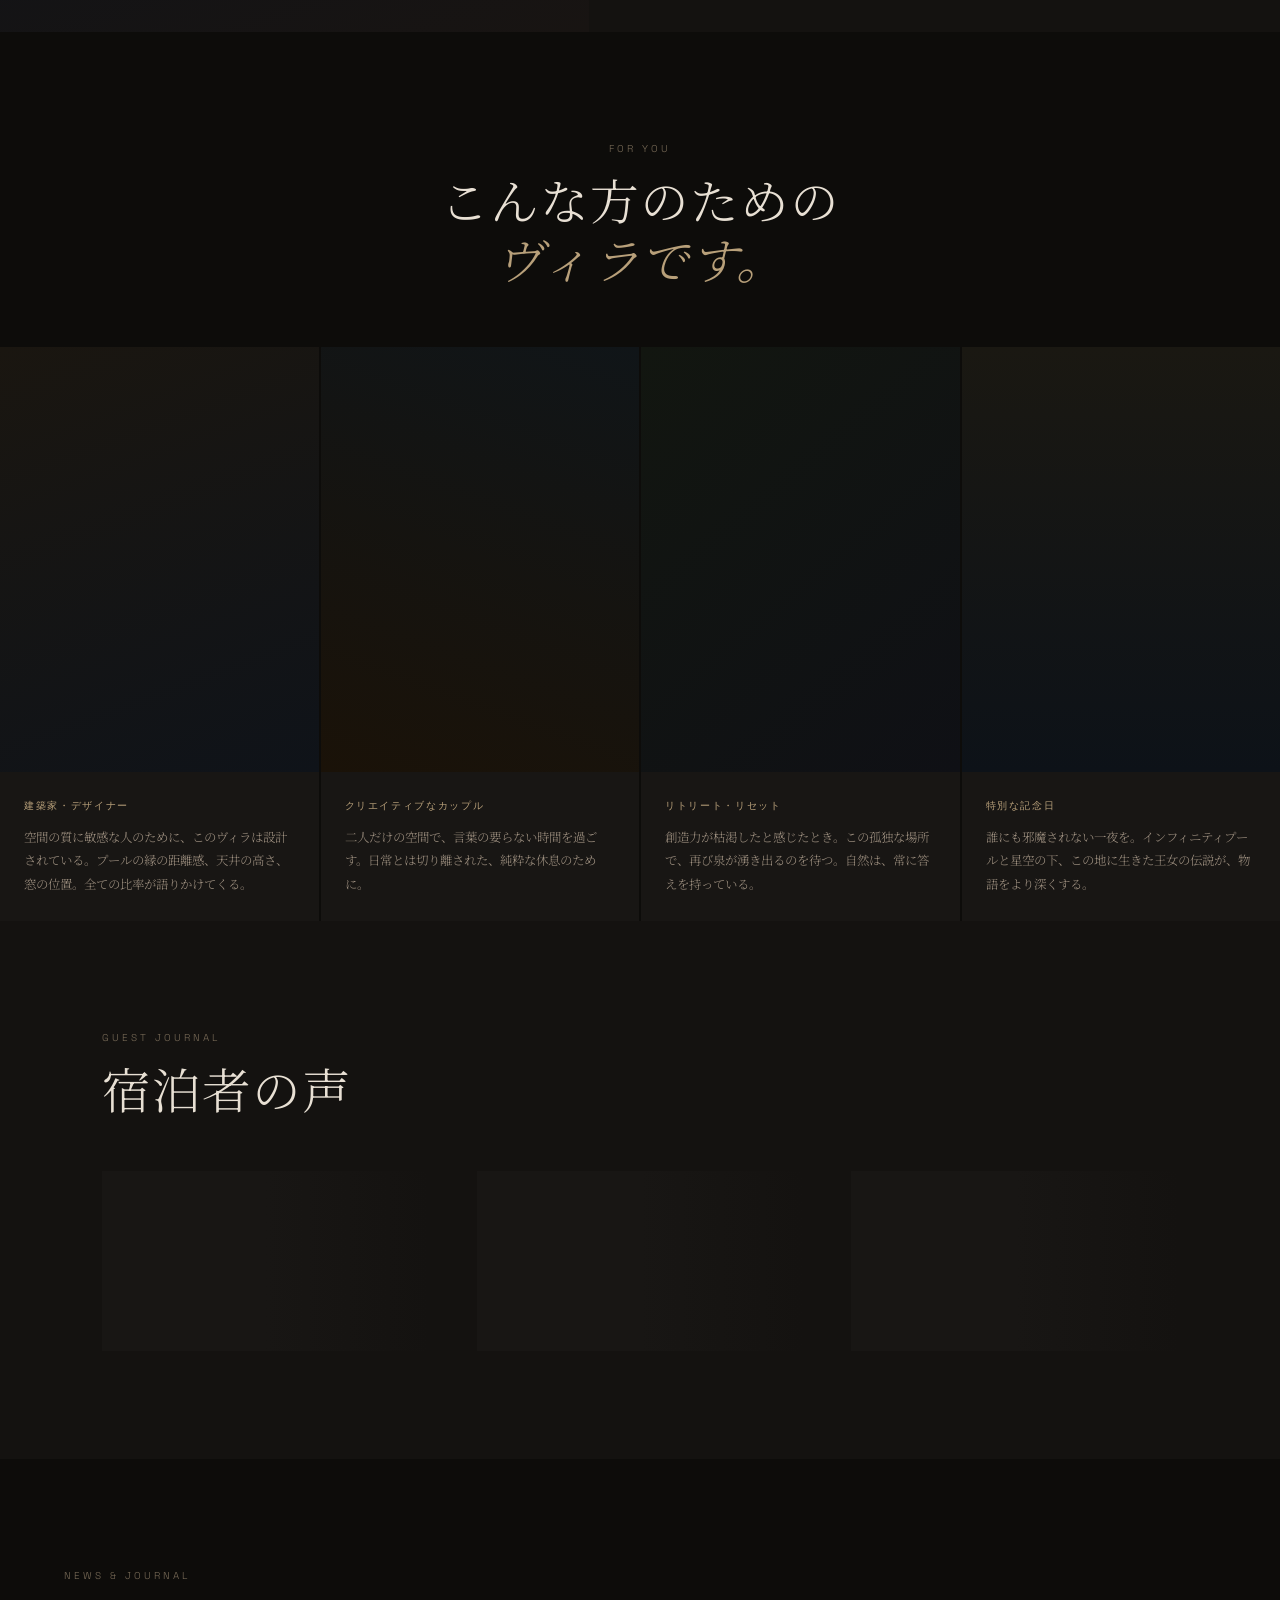
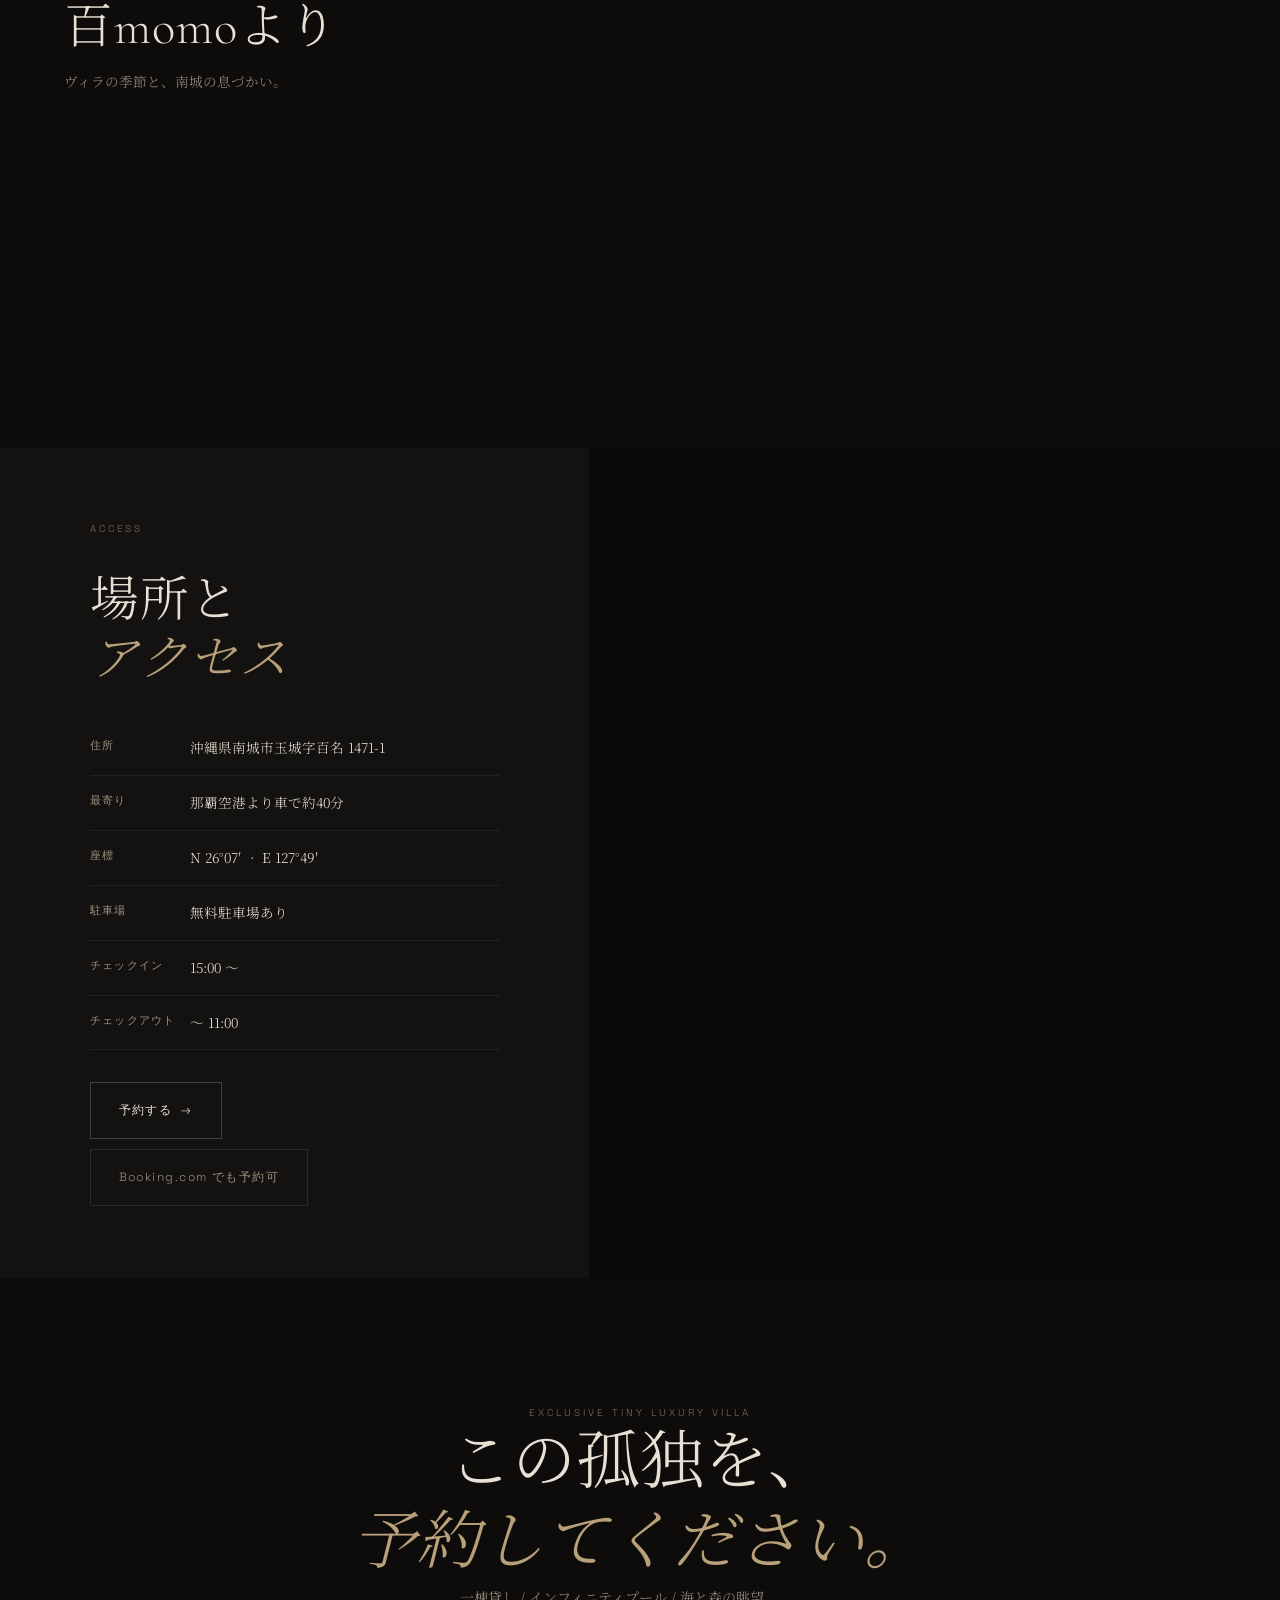
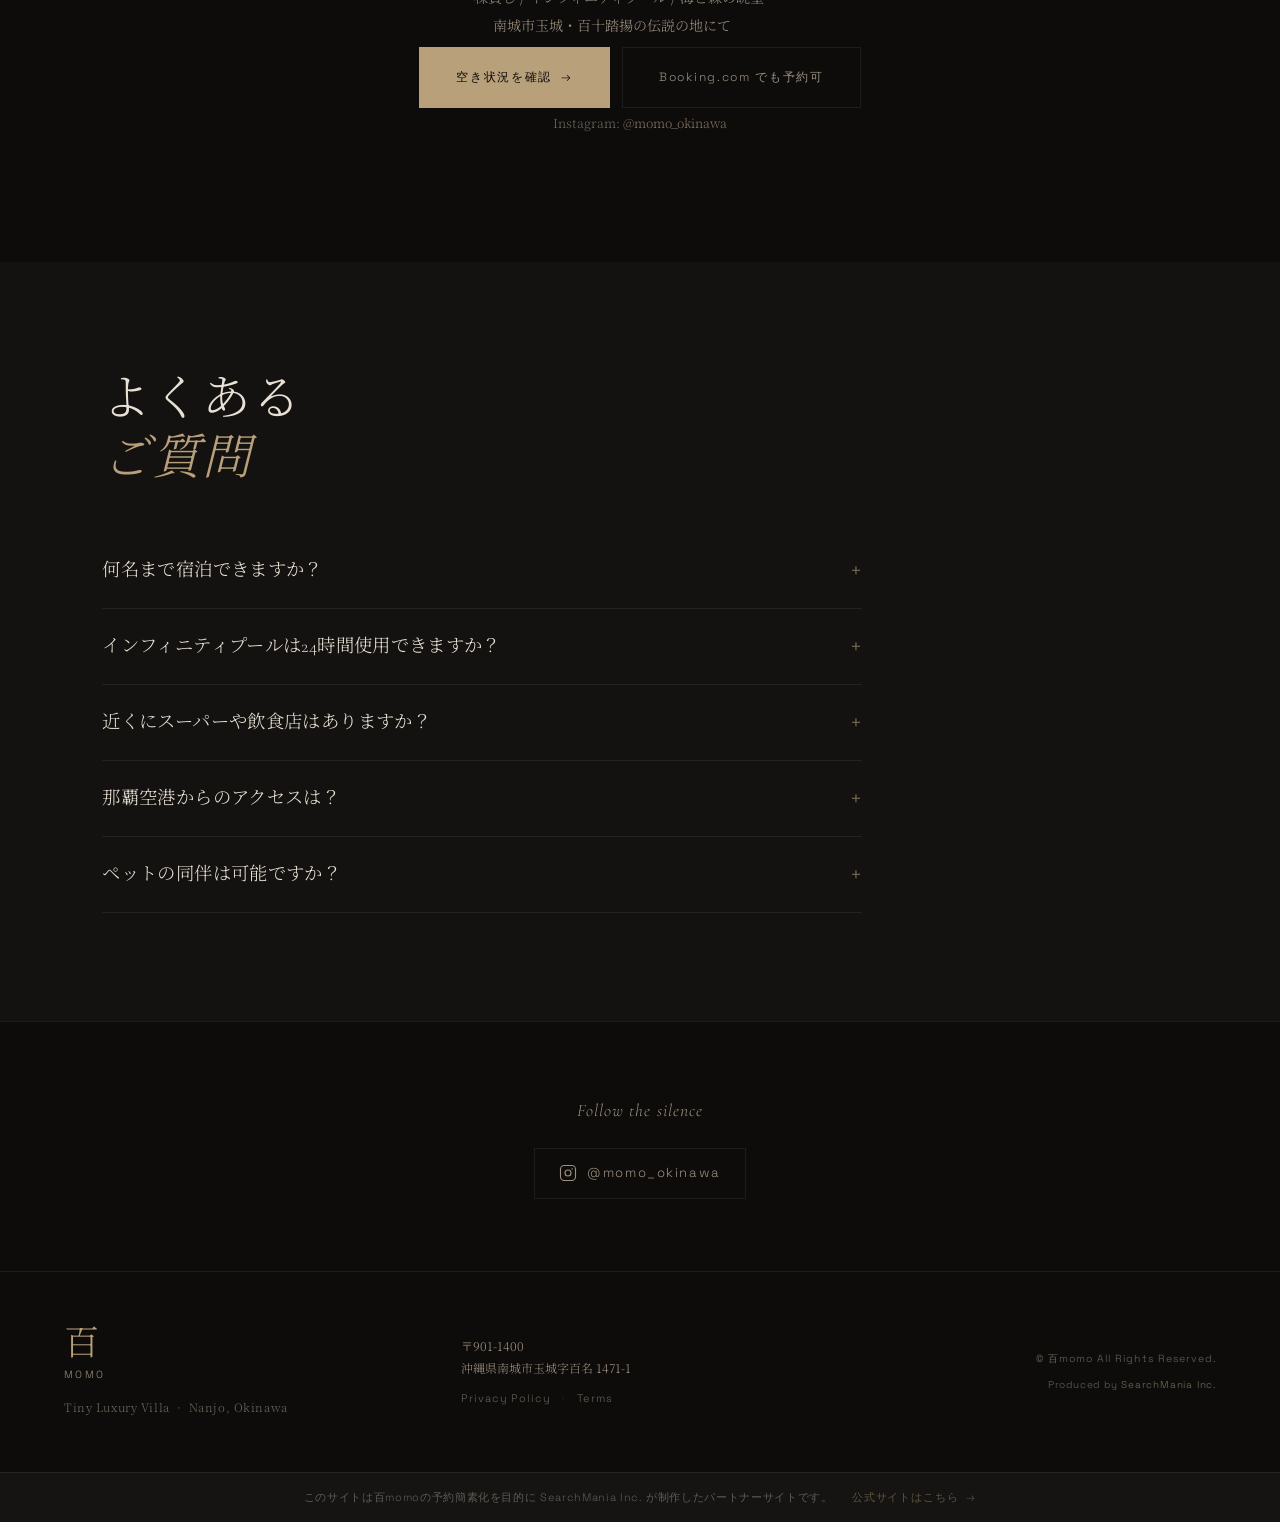
==== commit 063f519d: "feat: English SEO - title/desc/OGP/hreflang/Schema.org + hero & about EN content" ====
--- a/index.html
+++ b/index.html
@@ -4,24 +4,28 @@
 <meta charset="UTF-8">
 <meta name="viewport" content="width=device-width,initial-scale=1,viewport-fit=cover">
 <meta name="theme-color" content="#0D0C0A">
-<title>百momo | Tiny Luxury Villa | 沖縄県南城市</title>
-<meta name="description" content="琉球の丘に建つ、一棟貸しのタイニーラグジュアリーヴィラ。インフィニティプール、海と森の眺望。孤独という贅沢を、南城市玉城から。">
-<meta http-equiv="content-language" content="ja">
+<meta name="google-site-verification" content="LZg90oxtbqi0v6An7Fc0uO3ufbqcmW4_Qp9mCI2u6wk">
+<title>momo Okinawa | Private Luxury Villa | Infinity Pool · Exclusive Use · Nanjo, Japan</title>
+<meta name="description" content="A private luxury villa in Nanjo, Okinawa, Japan. Infinity pool, private sauna &amp; ocean view — exclusively yours for 2–4 guests. 琉球の丘に建つ一棟貸しのヴィラ。インフィニティプール、プライベートサウナ、海眺望。">
+<meta http-equiv="content-language" content="ja, en">
 <link rel="canonical" href="https://momo.search-mania.net/">
+<link rel="alternate" hreflang="ja" href="https://momo.search-mania.net/">
+<link rel="alternate" hreflang="x-default" href="https://momo.search-mania.net/">
 
 <!-- OGP -->
 <meta property="og:type" content="website">
-<meta property="og:title" content="百momo | Tiny Luxury Villa | 沖縄県南城市">
-<meta property="og:description" content="琉球の丘に建つ、一棟貸しのタイニーラグジュアリーヴィラ。インフィニティプール、海と森の眺望。">
+<meta property="og:title" content="momo Okinawa | Private Luxury Villa | Infinity Pool · Exclusive Use">
+<meta property="og:description" content="A private luxury villa in Nanjo, Okinawa. Infinity pool, private sauna &amp; ocean view — exclusively yours.">
 <meta property="og:image" content="https://momo.search-mania.net/ogp.png">
 <meta property="og:image:width" content="1200">
 <meta property="og:image:height" content="630">
 <meta property="og:url" content="https://momo.search-mania.net/">
-<meta property="og:site_name" content="百momo">
+<meta property="og:site_name" content="momo Okinawa">
 <meta property="og:locale" content="ja_JP">
+<meta property="og:locale:alternate" content="en_US">
 <meta name="twitter:card" content="summary_large_image">
-<meta name="twitter:title" content="百momo | Tiny Luxury Villa | 沖縄県南城市">
-<meta name="twitter:description" content="琉球の丘に建つ、一棟貸しのタイニーラグジュアリーヴィラ。インフィニティプール、海と森の眺望。">
+<meta name="twitter:title" content="momo Okinawa | Private Luxury Villa | Infinity Pool · Exclusive Use">
+<meta name="twitter:description" content="A private luxury villa in Nanjo, Okinawa. Infinity pool, private sauna &amp; ocean view — exclusively yours.">
 <meta name="twitter:image" content="https://momo.search-mania.net/ogp.png">
 
 <!-- Favicon -->
@@ -40,23 +44,42 @@
 {
   "@context": "https://schema.org",
   "@type": "LodgingBusiness",
-  "name": "百momo",
-  "inLanguage": "ja",
-  "description": "琉球の丘に建つ、一棟貸しのタイニーラグジュアリーヴィラ。インフィニティプール、海と森の眺望。",
+  "name": "momo",
+  "alternateName": ["百momo", "momo Tiny Luxury Villa", "momo Okinawa"],
+  "description": "A private tiny luxury villa in Nanjo, Okinawa, Japan. Infinity pool, private sauna, and panoramic ocean views. Exclusively for 2–4 guests — architects, creatives and couples seeking solitude in Japan.",
+  "url": "https://momo.search-mania.net/",
+  "telephone": "+81-80-5680-0810",
   "address": {
     "@type": "PostalAddress",
-    "streetAddress": "玉城字百名1471-1",
-    "addressLocality": "南城市",
-    "addressRegion": "沖縄県",
+    "streetAddress": "Tamaki Hyakuna 1471-1",
+    "addressLocality": "Nanjo",
+    "addressRegion": "Okinawa",
     "postalCode": "901-1400",
     "addressCountry": "JP"
   },
-  "url": "https://momo.search-mania.net/",
-  "sameAs": ["https://www.instagram.com/momo_okinawa/"],
+  "geo": {
+    "@type": "GeoCoordinates",
+    "latitude": 26.1481,
+    "longitude": 127.7708
+  },
+  "maximumAttendeeCapacity": 4,
+  "numberOfRooms": 1,
+  "checkinTime": "15:00",
+  "checkoutTime": "11:00",
+  "priceRange": "¥¥¥¥",
   "amenityFeature": [
-    {"@type": "LocationFeatureSpecification", "name": "インフィニティプール", "value": true},
-    {"@type": "LocationFeatureSpecification", "name": "一棟貸し", "value": true},
-    {"@type": "LocationFeatureSpecification", "name": "海眺望", "value": true}
+    {"@type": "LocationFeatureSpecification", "name": "Infinity Pool", "value": true},
+    {"@type": "LocationFeatureSpecification", "name": "Private Sauna", "value": true},
+    {"@type": "LocationFeatureSpecification", "name": "Ocean View", "value": true},
+    {"@type": "LocationFeatureSpecification", "name": "Exclusive Use", "value": true},
+    {"@type": "LocationFeatureSpecification", "name": "Outdoor BBQ", "value": true},
+    {"@type": "LocationFeatureSpecification", "name": "Full Kitchen", "value": true},
+    {"@type": "LocationFeatureSpecification", "name": "Free Parking", "value": true}
+  ],
+  "sameAs": [
+    "https://www.instagram.com/momo_okinawa/",
+    "https://momokinawa.com/",
+    "https://momo.booking.chillnn.com/ja/"
   ]
 }
 </script>
@@ -136,6 +159,7 @@
       <em class="h1-row h1-italic gold-shine">贅 沢</em>
     </h1>
     <p class="hero-sub" id="heroSub">琉球の丘に立つ、一棟貸しのヴィラ。<br>インフィニティプールと静寂が、あなただけのものになる。</p>
+    <p class="hero-sub-en" lang="en">A private villa on the hills of Okinawa. Infinity pool &amp; ocean view — exclusively yours.</p>
   </div>
 
   <div class="hero-scroll" aria-hidden="true">
@@ -168,6 +192,7 @@
       <p>タイニーラグジュアリーとは、面積の小ささではなく、体験の濃さだ。余計なものを削ぎ落とし、本質だけを残す建築的思考がこのヴィラを形づくっている。</p>
       <p>ここに来る人は、リセットを求めている。デザインの仕事から、都市の喧騒から、他者との関係から。そのためにこそ、一棟貸しという形式を選んだ。</p>
     </div>
+    <p class="ed-body-en" lang="en">Nestled on the hill of Hyakuna, Nanjo — a land named for a Ryukyuan princess — momo is a private luxury villa where architecture becomes silence. Infinity pool, private sauna, and unobstructed views of the Pacific. Exclusive use for 2–4 guests.</p>
     <blockquote class="ed-quote" id="aboutQuote">"孤独は空虚ではない。それは、自分自身と対話するための<br>もっとも贅沢な空間だ。"</blockquote>
     <a href="#villa" class="ed-link">ヴィラを見る &nbsp;→</a>
   </div>
@@ -706,9 +731,17 @@
     if (!rawTitle && b.date) rawTitle = `${fmtDate(b.date)} の投稿`;
     const shortTitle = rawTitle.length > 44 ? rawTitle.slice(0, 44) + '…' : rawTitle;
     const imgUrl = driveImg(b.image);
-    const blogHref = (b.url && b.url.includes('/blog/'))
-      ? b.url
-      : (b.date ? `/blog/${b.date}/` : null);
+    // /blog/?post=SLUG 形式で生成（_redirects rewrite 不要、/blog/ ディレクトリが実在するため確実）
+    const _blogSlug = (() => {
+      if (b.url) {
+        const mQ = b.url.match(/[?&]post=([^&]+)/);
+        if (mQ) return mQ[1];
+        const mP = b.url.match(/\/blog\/([^/?#]+)/);
+        if (mP) return mP[1];
+      }
+      return b.date || null;
+    })();
+    const blogHref = _blogSlug ? `/blog/?post=${_blogSlug}` : null;
     const tagOpen = blogHref
       ? `<a href="${blogHref}" class="e blog-card reveal">`
       : `<article class="e blog-card reveal" role="button" tabindex="0" data-idx="${i}">`;
--- a/shared.css
+++ b/shared.css
@@ -1408,6 +1408,60 @@
   filter: blur(4px);
   transition: opacity 0.6s ease;
   will-change: transform;
+}
+
+/* ---- Page Loader ---- */
+#page-loader {
+  position: fixed;
+  inset: 0;
+  z-index: 10000;
+  background: #0D0C0A;
+  display: flex;
+  align-items: center;
+  justify-content: center;
+  pointer-events: none;
+  transition: opacity 0.85s cubic-bezier(0.4,0,0.2,1),
+              visibility 0.85s cubic-bezier(0.4,0,0.2,1);
+}
+#page-loader.is-hidden {
+  opacity: 0;
+  visibility: hidden;
+}
+.loader-inner {
+  display: flex;
+  flex-direction: column;
+  align-items: center;
+  gap: 36px;
+}
+.loader-char {
+  font-family: var(--font-disp);
+  font-weight: 300;
+  font-size: clamp(72px, 14vw, 120px);
+  color: var(--gold);
+  letter-spacing: 0.06em;
+  animation: loader-breathe 2.6s ease-in-out infinite;
+}
+@keyframes loader-breathe {
+  0%, 100% { opacity: 0.35; transform: scale(0.97); }
+  50%       { opacity: 1;   transform: scale(1.03); }
+}
+.loader-line {
+  width: 100px;
+  height: 1px;
+  background: rgba(184,160,122,0.12);
+  position: relative;
+  overflow: hidden;
+}
+.loader-line span {
+  position: absolute;
+  inset: 0;
+  background: linear-gradient(90deg, transparent 0%, var(--gold) 50%, transparent 100%);
+  transform: translateX(-100%);
+  animation: loader-sweep 1.8s ease-in-out infinite;
+}
+@keyframes loader-sweep {
+  0%   { transform: translateX(-100%); }
+  100% { transform: translateX(100%); }
 }
 
 /* ---- Hero aurora ---- */
